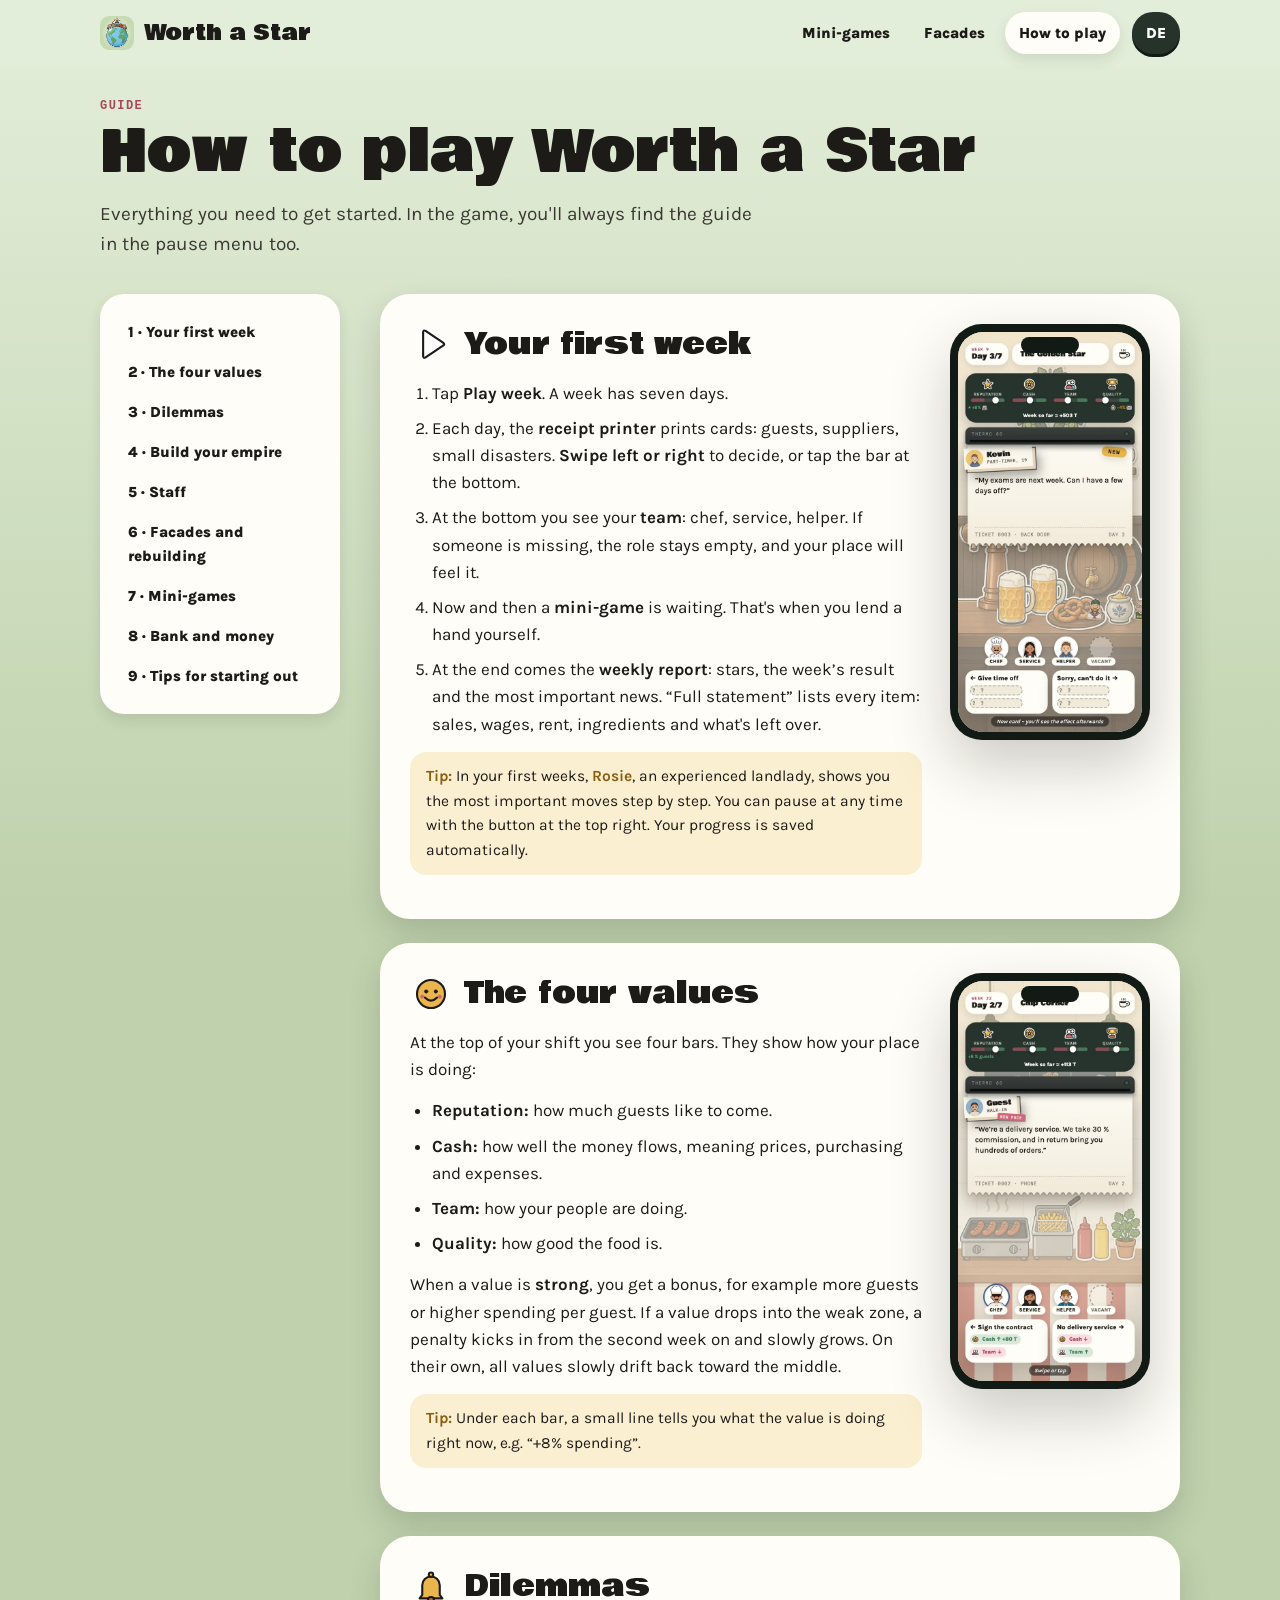
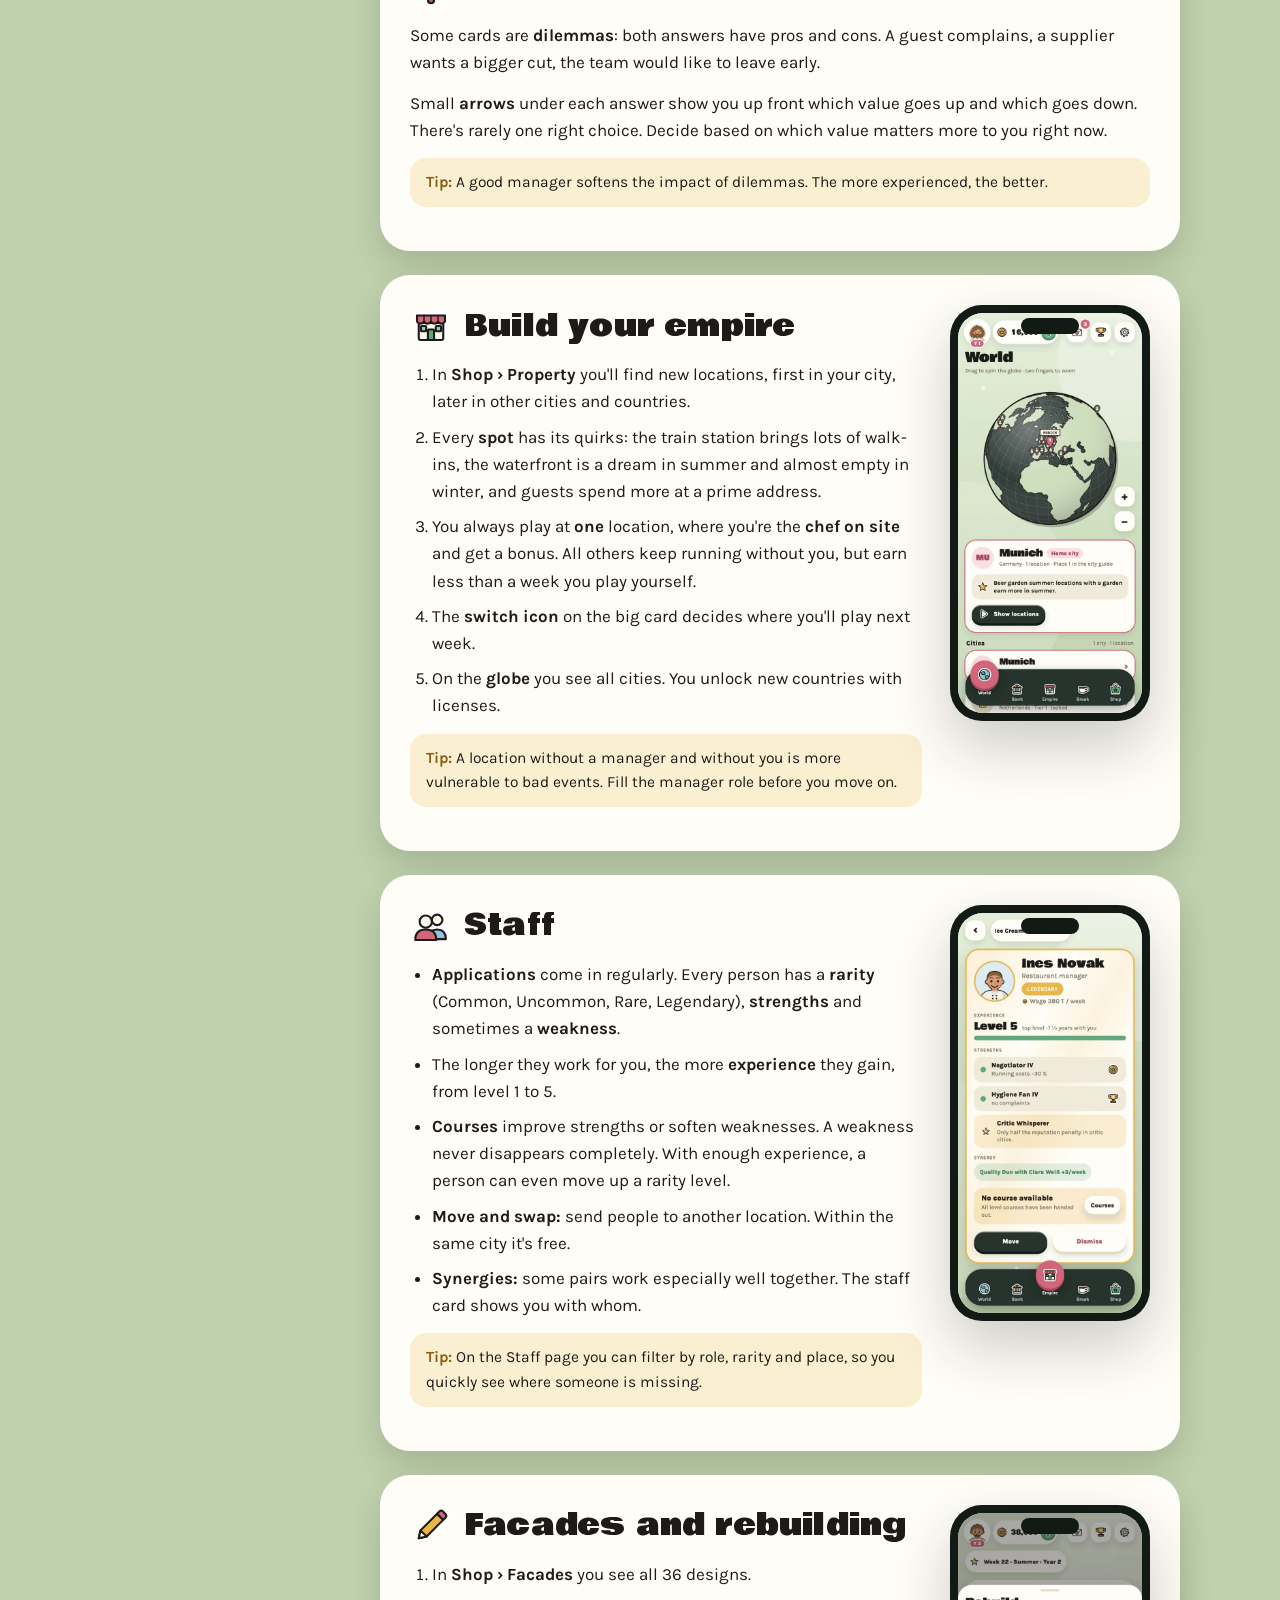
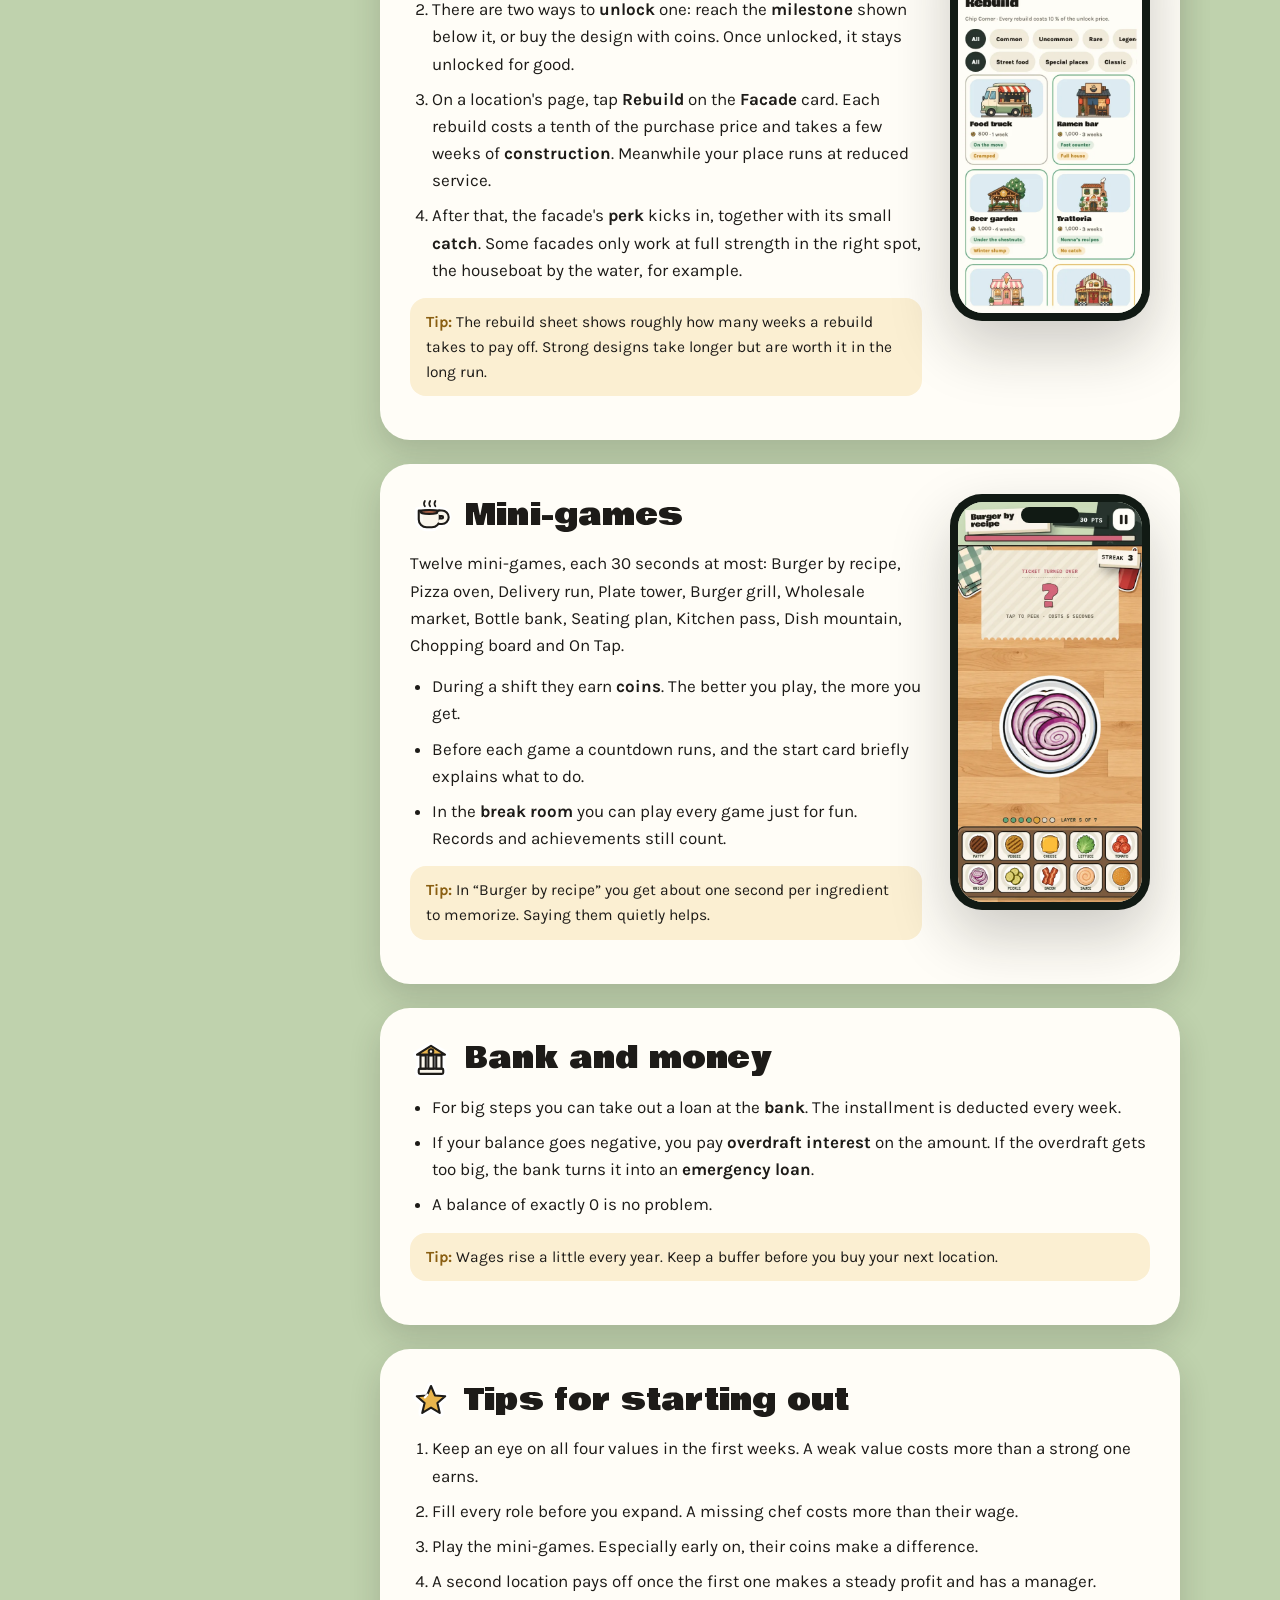
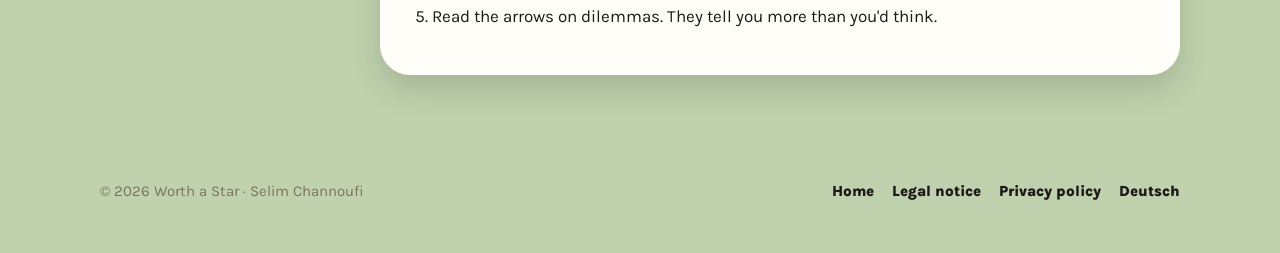
==== anleitung-en.html @ d6e713f4 "WEB-2: Seite auf den aktuellen Stand – 12 Minispiele mit Zapfhahn (Polaroid, „dauert nur 30 Sekunden" ====
<!doctype html>
<html lang="en">
<head>
<meta charset="utf-8">
<meta name="viewport" content="width=device-width, initial-scale=1">
<title>How to play · Worth a Star</title>
<meta name="description" content="How to play Worth a Star: your first week, the four values, dilemmas, empire, staff, facades, mini-games and the bank.">
<meta name="theme-color" content="#E4EEDA">
<link rel="icon" href="img/logo/favicon-32.png" sizes="32x32" type="image/png">
<link rel="icon" href="img/logo/favicon-64.png" sizes="64x64" type="image/png">
<link rel="apple-touch-icon" href="img/logo/apple-touch-icon.png">
<link rel="stylesheet" href="style.css?v=2">
</head>
<body>
<header class="kopf">
  <div class="wrap">
    <a class="marke" href="index-en.html"><img src="img/logo/app-icon-128.png" alt="">Worth a Star</a>
    <nav class="nav" aria-label="Main navigation">
      <a class="mehr" href="index-en.html#minispiele">Mini-games</a>
      <a class="mehr" href="index-en.html#fassaden">Facades</a>
      <a class="aktiv" href="anleitung-en.html">How to play</a>
      <a class="sprache" href="anleitung.html" lang="de" hreflang="de">DE</a>
    </nav>
  </div>
</header>

<main class="wrap" style="padding-top:34px;padding-bottom:40px">
  <span class="etikett">Guide</span>
  <h1 style="font-size:clamp(36px,6vw,58px)">How to play Worth a Star</h1>
  <p style="font-size:19px;max-width:660px;color:#3b3833;margin-bottom:34px">Everything you need to get started. In the game, you'll always find the guide in the pause menu too.</p>

  <div class="inhalt">
    <nav class="toc" aria-label="Contents">
      <a href="#erste-woche">1 · Your first week</a>
      <a href="#werte">2 · The four values</a>
      <a href="#zwickmuehlen">3 · Dilemmas</a>
      <a href="#imperium">4 · Build your empire</a>
      <a href="#personal">5 · Staff</a>
      <a href="#fassaden">6 · Facades and rebuilding</a>
      <a href="#minispiele">7 · Mini-games</a>
      <a href="#bank">8 · Bank and money</a>
      <a href="#tipps">9 · Tips for starting out</a>
    </nav>

    <div>
      <article class="kapitel" id="erste-woche">
        <div>
          <h2><img src="img/symbole/weiter.svg" alt="">Your first week</h2>
          <ol>
            <li>Tap <b>Play week</b>. A week has seven days.</li>
            <li>Each day, the <b>receipt printer</b> prints cards: guests, suppliers, small disasters. <b>Swipe left or right</b> to decide, or tap the bar at the bottom.</li>
            <li>At the bottom you see your <b>team</b>: chef, service, helper. If someone is missing, the role stays empty, and your place will feel it.</li>
            <li>Now and then a <b>mini-game</b> is waiting. That's when you lend a hand yourself.</li>
            <li>At the end comes the <b>weekly report</b>: stars, the week’s result and the most important news. “Full statement” lists every item: sales, wages, rent, ingredients and what's left over.</li>
          </ol>
          <p class="tipp"><b>Tip:</b> In your first weeks, <b>Rosie</b>, an experienced landlady, shows you the most important moves step by step. You can pause at any time with the button at the top right. Your progress is saved automatically.</p>
        </div>
        <div class="telefon"><div class="bild"><img src="img/screens/en/schicht.webp?v=3" alt="Shift with receipt printer" loading="lazy"></div></div>
      </article>

      <article class="kapitel" id="werte">
        <div>
          <h2><img src="img/symbole/stimmung.svg" alt="">The four values</h2>
          <p>At the top of your shift you see four bars. They show how your place is doing:</p>
          <ul>
            <li><b>Reputation:</b> how much guests like to come.</li>
            <li><b>Cash:</b> how well the money flows, meaning prices, purchasing and expenses.</li>
            <li><b>Team:</b> how your people are doing.</li>
            <li><b>Quality:</b> how good the food is.</li>
          </ul>
          <p>When a value is <b>strong</b>, you get a bonus, for example more guests or higher spending per guest. If a value drops into the weak zone, a penalty kicks in from the second week on and slowly grows. On their own, all values slowly drift back toward the middle.</p>
          <p class="tipp"><b>Tip:</b> Under each bar, a small line tells you what the value is doing right now, e.g. “+8% spending”.</p>
        </div>
        <div class="telefon"><div class="bild"><img src="img/screens/en/zwickmuehle.webp?v=3" alt="Values board during a shift" loading="lazy"></div></div>
      </article>

      <article class="kapitel ohnebild" id="zwickmuehlen">
        <div>
          <h2><img src="img/symbole/glocke.svg" alt="">Dilemmas</h2>
          <p>Some cards are <b>dilemmas</b>: both answers have pros and cons. A guest complains, a supplier wants a bigger cut, the team would like to leave early.</p>
          <p>Small <b>arrows</b> under each answer show you up front which value goes up and which goes down. There's rarely one right choice. Decide based on which value matters more to you right now.</p>
          <p class="tipp"><b>Tip:</b> A good manager softens the impact of dilemmas. The more experienced, the better.</p>
        </div>
      </article>

      <article class="kapitel" id="imperium">
        <div>
          <h2><img src="img/symbole/imperium.svg" alt="">Build your empire</h2>
          <ol>
            <li>In <b>Shop › Property</b> you'll find new locations, first in your city, later in other cities and countries.</li>
            <li>Every <b>spot</b> has its quirks: the train station brings lots of walk-ins, the waterfront is a dream in summer and almost empty in winter, and guests spend more at a prime address.</li>
            <li>You always play at <b>one</b> location, where you're the <b>chef on site</b> and get a bonus. All others keep running without you, but earn less than a week you play yourself.</li>
            <li>The <b>switch icon</b> on the big card decides where you'll play next week.</li>
            <li>On the <b>globe</b> you see all cities. You unlock new countries with licenses.</li>
          </ol>
          <p class="tipp"><b>Tip:</b> A location without a manager and without you is more vulnerable to bad events. Fill the manager role before you move on.</p>
        </div>
        <div class="telefon"><div class="bild"><img src="img/screens/en/welt.webp?v=3" alt="Globe" loading="lazy"></div></div>
      </article>

      <article class="kapitel" id="personal">
        <div>
          <h2><img src="img/symbole/team.svg" alt="">Staff</h2>
          <ul>
            <li><b>Applications</b> come in regularly. Every person has a <b>rarity</b> (Common, Uncommon, Rare, Legendary), <b>strengths</b> and sometimes a <b>weakness</b>.</li>
            <li>The longer they work for you, the more <b>experience</b> they gain, from level 1 to 5.</li>
            <li><b>Courses</b> improve strengths or soften weaknesses. A weakness never disappears completely. With enough experience, a person can even move up a rarity level.</li>
            <li><b>Move and swap:</b> send people to another location. Within the same city it's free.</li>
            <li><b>Synergies:</b> some pairs work especially well together. The staff card shows you with whom.</li>
          </ul>
          <p class="tipp"><b>Tip:</b> On the Staff page you can filter by role, rarity and place, so you quickly see where someone is missing.</p>
        </div>
        <div class="telefon"><div class="bild"><img src="img/screens/en/mitarbeiter.webp?v=3" alt="Staff card" loading="lazy"></div></div>
      </article>

      <article class="kapitel" id="fassaden">
        <div>
          <h2><img src="img/symbole/stift.svg" alt="">Facades and rebuilding</h2>
          <ol>
            <li>In <b>Shop › Facades</b> you see all 36 designs.</li>
            <li>There are two ways to <b>unlock</b> one: reach the <b>milestone</b> shown below it, or buy the design with coins. Once unlocked, it stays unlocked for good.</li>
            <li>On a location's page, tap <b>Rebuild</b> on the <b>Facade</b> card. Each rebuild costs a tenth of the purchase price and takes a few weeks of <b>construction</b>. Meanwhile your place runs at reduced service.</li>
            <li>After that, the facade's <b>perk</b> kicks in, together with its small <b>catch</b>. Some facades only work at full strength in the right spot, the houseboat by the water, for example.</li>
          </ol>
          <p class="tipp"><b>Tip:</b> The rebuild sheet shows roughly how many weeks a rebuild takes to pay off. Strong designs take longer but are worth it in the long run.</p>
        </div>
        <div class="telefon"><div class="bild"><img src="img/screens/en/umbau.webp?v=3" alt="Rebuild sheet" loading="lazy"></div></div>
      </article>

      <article class="kapitel" id="minispiele">
        <div>
          <h2><img src="img/symbole/pause.svg" alt="">Mini-games</h2>
          <p>Twelve mini-games, each 30 seconds at most: Burger by recipe, Pizza oven, Delivery run, Plate tower, Burger grill, Wholesale market, Bottle bank, Seating plan, Kitchen pass, Dish mountain, Chopping board and On Tap.</p>
          <ul>
            <li>During a shift they earn <b>coins</b>. The better you play, the more you get.</li>
            <li>Before each game a countdown runs, and the start card briefly explains what to do.</li>
            <li>In the <b>break room</b> you can play every game just for fun. Records and achievements still count.</li>
          </ul>
          <p class="tipp"><b>Tip:</b> In “Burger by recipe” you get about one second per ingredient to memorize. Saying them quietly helps.</p>
        </div>
        <div class="telefon"><div class="bild"><img src="img/screens/en/burger.webp?v=3" alt="Burger by recipe" loading="lazy"></div></div>
      </article>

      <article class="kapitel ohnebild" id="bank">
        <div>
          <h2><img src="img/symbole/bank.svg" alt="">Bank and money</h2>
          <ul>
            <li>For big steps you can take out a loan at the <b>bank</b>. The installment is deducted every week.</li>
            <li>If your balance goes negative, you pay <b>overdraft interest</b> on the amount. If the overdraft gets too big, the bank turns it into an <b>emergency loan</b>.</li>
            <li>A balance of exactly 0 is no problem.</li>
          </ul>
          <p class="tipp"><b>Tip:</b> Wages rise a little every year. Keep a buffer before you buy your next location.</p>
        </div>
      </article>

      <article class="kapitel ohnebild" id="tipps">
        <div>
          <h2><img src="img/symbole/stern.svg" alt="">Tips for starting out</h2>
          <ol>
            <li>Keep an eye on all four values in the first weeks. A weak value costs more than a strong one earns.</li>
            <li>Fill every role before you expand. A missing chef costs more than their wage.</li>
            <li>Play the mini-games. Especially early on, their coins make a difference.</li>
            <li>A second location pays off once the first one makes a steady profit and has a manager.</li>
            <li>Read the arrows on dilemmas. They tell you more than you'd think.</li>
          </ol>
        </div>
      </article>
    </div>
  </div>
</main>

<footer class="fuss">
  <div class="wrap">
    <span>© 2026 Worth a Star · Selim Channoufi</span>
    <nav aria-label="Legal">
      <a href="index-en.html">Home</a>
      <a href="impressum-en.html">Legal notice</a>
      <a href="datenschutz-en.html">Privacy policy</a>
      <a href="anleitung.html" lang="de">Deutsch</a>
    </nav>
  </div>
</footer>
</body>
</html>
---- style.css ----
/* Worth a Star – Webseite. Farben, Schriften und Formen wie die Menüs im Spiel (CI Variante B).
   Schriften liegen lokal in fonts/ (SIL Open Font License). Es wird nichts von fremden Servern geladen. */
@font-face{font-family:'Bowlby One';font-weight:400;font-display:swap;src:url('fonts/bowlby-one-latin-400-normal.woff2') format('woff2')}
@font-face{font-family:'Karla';font-weight:400;font-display:swap;src:url('fonts/karla-latin-400-normal.woff2') format('woff2')}
@font-face{font-family:'Karla';font-weight:700;font-display:swap;src:url('fonts/karla-latin-700-normal.woff2') format('woff2')}
@font-face{font-family:'Karla';font-weight:800;font-display:swap;src:url('fonts/karla-latin-800-normal.woff2') format('woff2')}

:root{
  --bg-oben:#E4EEDA; --bg-unten:#BFD2AD;
  --karte:#FFFDF7; --kachel:#F1EAD9; --feld:#E2DAC6; --himmel:#DCEBF2;
  --rose:#D2667A; --rose-kante:#A9485C; --rose-hell:#F9DDE2;
  --senf:#E9B54C; --senf-kante:#C48A2A; --senf-hell:#FBEFD2;
  --gruen:#5FA77A; --gruen-kante:#3F8159; --gruen-hell:#DCEFE1;
  --blau:#3E5C8A;
  --dunkel:#26332B; --dunkel-kante:#111A14;
  --tinte:#1D1B18; --leise:#7A7364;
  --sh-karte:0 14px 32px rgba(29,27,24,.16);
  --sh-kachel:0 6px 14px rgba(29,27,24,.11);
  --sh-gross:0 26px 60px rgba(29,27,24,.22);
  --breit:1120px;
}
*{box-sizing:border-box}
html{background:var(--bg-unten);overflow-x:hidden;scroll-behavior:smooth;scroll-padding-top:84px}
@media (prefers-reduced-motion:reduce){html{scroll-behavior:auto}*{animation:none!important;transition:none!important}}
body{margin:0;background:linear-gradient(180deg,var(--bg-oben),var(--bg-unten)) fixed;color:var(--tinte);
  font:400 17px/1.6 Karla,system-ui,-apple-system,sans-serif;-webkit-text-size-adjust:100%;overflow-x:hidden}
img{max-width:100%;display:block}
a{color:var(--rose-kante);font-weight:700}
h1,h2,h3,.bowlby{font-family:'Bowlby One','Arial Black',sans-serif;font-weight:400;letter-spacing:.2px}
h1{font-size:clamp(40px,7vw,76px);line-height:.98;margin:0 0 18px}
h2{font-size:clamp(30px,4.4vw,46px);line-height:1.05;margin:0 0 14px}
h3{font-size:22px;line-height:1.15;margin:0 0 8px}
p{margin:0 0 14px}
.leise{color:var(--leise)}
.etikett{font:600 12px/1 'IBM Plex Mono',ui-monospace,Menlo,monospace;letter-spacing:.12em;text-transform:uppercase;color:var(--rose-kante);margin:0 0 12px;display:block}
.wrap{max-width:var(--breit);margin:0 auto;padding:0 20px}

/* Kopfleiste */
.kopf{position:sticky;top:0;z-index:20;padding:12px 0;background:rgba(228,238,218,.86);backdrop-filter:blur(10px);-webkit-backdrop-filter:blur(10px)}
.kopf .wrap{display:flex;align-items:center;justify-content:space-between;gap:16px}
.marke{display:flex;align-items:center;gap:10px;font:400 21px/1 'Bowlby One','Arial Black',sans-serif;color:var(--tinte);text-decoration:none;white-space:nowrap}
.marke img{width:34px;height:34px;border-radius:9px}
.nav{display:flex;gap:6px;align-items:center}
.nav a{color:var(--tinte);text-decoration:none;font-weight:800;font-size:15px;padding:9px 14px;border-radius:22px}
.nav a:hover{background:var(--karte)}
.nav a.sprache{background:var(--dunkel);color:#fff;margin-left:6px;padding:9px 14px;box-shadow:0 3px 0 var(--dunkel-kante)}
.nav a.sprache:hover{background:var(--dunkel)}
.nav a.aktiv{background:var(--karte);box-shadow:var(--sh-kachel)}
@media (max-width:760px){.nav a.mehr{display:none}}

/* Knöpfe mit 3D-Kante wie im Spiel */
.knopf{display:inline-flex;align-items:center;gap:10px;font:400 18px/1 'Bowlby One','Arial Black',sans-serif;text-decoration:none;
  padding:16px 26px;border-radius:22px;color:#fff;background:var(--rose);box-shadow:0 5px 0 var(--rose-kante),var(--sh-kachel);
  transition:transform .12s ease,box-shadow .12s ease;border:0;cursor:pointer}
.knopf:hover{transform:translateY(-2px);box-shadow:0 7px 0 var(--rose-kante),var(--sh-karte)}
.knopf:active{transform:translateY(4px);box-shadow:0 1px 0 var(--rose-kante)}
.knopf img{width:26px;height:26px}
.knopf.dunkel{background:var(--dunkel);box-shadow:0 5px 0 var(--dunkel-kante),var(--sh-kachel)}
.knopf.dunkel:hover{box-shadow:0 7px 0 var(--dunkel-kante),var(--sh-karte)}
.knopf.hell{background:var(--karte);color:var(--tinte);box-shadow:0 5px 0 var(--feld),var(--sh-kachel)}
.knopf.klein{font-size:15px;padding:12px 18px;border-radius:18px}

/* Hintergrund-Deko wie im Spiel: helle Kreise und kleine Sterne */
.deko{position:relative;isolation:isolate;overflow-x:clip}
.deko::before,.deko::after{content:"";position:absolute;border-radius:50%;background:#fff;z-index:-1;pointer-events:none}
.deko::before{width:620px;height:620px;opacity:.22;top:-140px;right:-160px}
.deko::after{width:380px;height:380px;opacity:.16;bottom:-120px;left:-140px}
.stern{position:absolute;width:18px;opacity:.85;z-index:-1;pointer-events:none}

/* Hero */
.hero{padding:42px 0 70px;overflow:hidden}
.hero .wrap{display:grid;grid-template-columns:1.05fr .95fr;gap:40px;align-items:center}
.hero p.unter{font-size:20px;max-width:520px;color:#3b3833}
.hero .aktionen{display:flex;flex-wrap:wrap;gap:16px;margin-top:26px}
.hero .hinweis{margin-top:16px;font-size:14px;color:var(--leise)}
.buehne{position:relative;min-height:600px}
.buehne .telefon{position:relative;margin:0 auto;z-index:2}
.schwebe{position:absolute;z-index:3;filter:drop-shadow(0 10px 14px rgba(29,27,24,.18));animation:schweben 6s ease-in-out infinite}
.schwebe.a{width:150px;left:-40px;top:30px;animation-delay:-1s}
.schwebe.b{width:130px;right:-30px;top:150px;animation-delay:-3s}
.schwebe.c{width:150px;left:-50px;bottom:10px;animation-delay:-2s}
.schwebe.d{width:130px;right:-40px;bottom:120px;animation-delay:-4s}
@keyframes schweben{0%,100%{transform:translateY(0) rotate(-2deg)}50%{transform:translateY(-12px) rotate(2deg)}}
@media (max-width:880px){
  .hero .wrap{grid-template-columns:1fr}
  .schwebe.a,.schwebe.b,.schwebe.c,.schwebe.d{display:none}
  .schwebe.a,.schwebe.d{display:block}
  .buehne{min-height:520px}
  .schwebe.a,.schwebe.c{left:0}.schwebe.b,.schwebe.d{right:0}
  .schwebe{width:110px!important}
}

/* Telefon-Rahmen */
.telefon{width:290px;background:#111A14;border-radius:46px;padding:11px;box-shadow:var(--sh-gross);position:relative}
.telefon::after{content:"";position:absolute;top:19px;left:50%;transform:translateX(-50%);width:86px;height:24px;background:#111A14;border-radius:14px;z-index:2}
.telefon .bild{width:100%;aspect-ratio:804/1748;border-radius:36px;overflow:hidden;position:relative;background:var(--bg-oben)}
.telefon .bild img{position:absolute;inset:0;width:100%;height:100%;object-fit:cover;object-position:top;transition:opacity .7s ease}
.telefon .bild img.weg{opacity:0}
.telefon.klein{width:230px;border-radius:38px;padding:9px}
.telefon.klein .bild{border-radius:30px}
.telefon.klein::after{top:15px;width:68px;height:19px}

/* Abschnitte */
section{padding:84px 0;position:relative}
.kopfzeile{max-width:680px;margin-bottom:38px}
.kopfzeile p{font-size:19px;color:#3b3833}
.karte{background:var(--karte);border-radius:30px;box-shadow:var(--sh-karte);padding:28px}
.kachel{background:var(--kachel);border-radius:18px;padding:18px}
.zwei{display:grid;grid-template-columns:1fr 1fr;gap:48px;align-items:center}
.zwei.umgekehrt>:first-child{order:2}
@media (max-width:880px){.zwei{grid-template-columns:1fr;gap:32px}.zwei.umgekehrt>:first-child{order:0}}
.telefone{display:flex;gap:22px;justify-content:center;align-items:flex-start}
.telefone .telefon:nth-child(2){margin-top:46px}
@media (max-width:560px){.telefone .telefon.klein{width:46%}.telefone .telefon.klein .bild{border-radius:22px}.telefone .telefon.klein{border-radius:28px;padding:7px}.telefone .telefon.klein::after{display:none}}

/* Woche in drei Schritten */
.schritte{display:grid;grid-template-columns:repeat(3,1fr);gap:22px;counter-reset:s}
.schritt{background:var(--karte);border-radius:30px;box-shadow:var(--sh-karte);padding:22px;display:flex;flex-direction:column;gap:14px}
.schritt .nr{counter-increment:s;display:flex;align-items:center;gap:12px}
.schritt .nr::before{content:counter(s);display:grid;place-items:center;width:40px;height:40px;border-radius:50%;background:var(--rose);color:#fff;font:400 20px/1 'Bowlby One',sans-serif;box-shadow:0 3px 0 var(--rose-kante)}
.telefon.mini{width:200px;border-radius:32px;padding:8px;margin:4px auto 0;box-shadow:var(--sh-karte)}
.telefon.mini .bild{border-radius:25px}
.telefon.mini::after{top:13px;width:58px;height:16px}
@media (max-width:880px){.schritte{grid-template-columns:1fr}}

/* Werte */
.werte{display:grid;grid-template-columns:repeat(4,1fr);gap:14px;margin-top:22px}
.wert{background:var(--kachel);border-radius:18px;padding:16px;text-align:center}
.wert img{width:40px;height:40px;margin:0 auto 8px}
.wert b{display:block;font:400 17px/1.1 'Bowlby One',sans-serif}
.wert span{font-size:14px;color:var(--leise)}
@media (max-width:560px){.werte{grid-template-columns:repeat(2,1fr)}}

/* Minispiele */
.minis{display:grid;grid-template-columns:1fr 330px;gap:40px;align-items:start}
.polaroids{display:grid;grid-template-columns:repeat(auto-fill,minmax(150px,1fr));gap:18px}
.polaroid{background:#fff;padding:10px 10px 12px;border-radius:6px;box-shadow:var(--sh-kachel);cursor:pointer;border:0;text-align:left;font:inherit;color:inherit;
  transform:rotate(var(--r,0deg));transition:transform .18s ease,box-shadow .18s ease}
.polaroid:nth-child(3n+1){--r:-2deg}.polaroid:nth-child(3n+2){--r:1.5deg}.polaroid:nth-child(4n){--r:-1deg}
.polaroid:hover,.polaroid:focus-visible{transform:rotate(0) translateY(-4px) scale(1.03);box-shadow:var(--sh-karte);outline:none}
.polaroid[aria-pressed="true"]{box-shadow:0 0 0 4px var(--rose),var(--sh-karte);transform:rotate(0) scale(1.03)}
.polaroid img{aspect-ratio:1;object-fit:cover;border-radius:2px}
.polaroid b{display:block;font:400 15px/1.15 'Bowlby One',sans-serif;margin-top:9px}
.polaroid span{display:block;font-size:13px;line-height:1.35;color:var(--leise);margin-top:3px}
.minis .vorschau{position:sticky;top:100px;display:flex;flex-direction:column;align-items:center;gap:16px}
.minis .vorschau .titel{font:400 22px/1.1 'Bowlby One',sans-serif;text-align:center}
@media (max-width:880px){.minis{grid-template-columns:1fr}.minis .vorschau{position:static;order:-1}}

/* Fassaden */
.filter{display:flex;flex-wrap:wrap;gap:8px;margin-bottom:22px}
.filter button{font:800 15px/1 Karla,sans-serif;border:0;border-radius:20px;padding:10px 16px;background:var(--karte);color:var(--tinte);cursor:pointer;box-shadow:var(--sh-kachel)}
.filter button[aria-pressed="true"]{background:var(--dunkel);color:#fff}
.fassaden{display:grid;grid-template-columns:repeat(auto-fill,minmax(160px,1fr));gap:16px}
.fassade{background:var(--karte);border-radius:24px;box-shadow:var(--sh-kachel);padding:12px;border:2px solid transparent}
.fassade .bildflaeche{background:var(--himmel);border-radius:18px;aspect-ratio:4/3;display:flex;align-items:flex-end;justify-content:center;padding:8px 8px 4px}
.fassade .bildflaeche img{max-height:100%;width:auto;object-fit:contain}
.fassade b{display:block;font:400 15px/1.15 'Bowlby One',sans-serif;margin:10px 4px 6px}
.selt{display:inline-block;font:600 10px/1 'IBM Plex Mono',ui-monospace,monospace;letter-spacing:.1em;text-transform:uppercase;border-radius:10px;padding:5px 8px;margin:0 4px 4px;color:#fff;background:#A79F8C}
.fassade[data-s="selten"]{border-color:var(--gruen)} .fassade[data-s="selten"] .selt{background:var(--gruen-kante)}
.fassade[data-s="rar"]{border-color:var(--blau)} .fassade[data-s="rar"] .selt{background:var(--blau)}
.fassade[data-s="legendaer"]{border-color:var(--senf)} .fassade[data-s="legendaer"] .selt{background:var(--senf-kante)}
.fassade[hidden]{display:none}

/* Personal */
.chips{display:flex;flex-wrap:wrap;gap:8px;margin:18px 0}
.chip{font:600 12px/1 'IBM Plex Mono',ui-monospace,monospace;letter-spacing:.1em;text-transform:uppercase;border-radius:12px;padding:8px 12px;color:#fff}

/* Anleitungs-Karten */
.anleitungen{display:grid;grid-template-columns:repeat(3,1fr);gap:18px}
@media (max-width:880px){.anleitungen{grid-template-columns:1fr 1fr}}
@media (max-width:560px){.anleitungen{grid-template-columns:1fr}}
.anleitungen a{display:flex;gap:14px;align-items:flex-start;background:var(--karte);border-radius:24px;padding:20px;box-shadow:var(--sh-kachel);color:var(--tinte);text-decoration:none;transition:transform .15s ease,box-shadow .15s ease}
.anleitungen a:hover{transform:translateY(-3px);box-shadow:var(--sh-karte)}
.anleitungen img{width:46px;height:46px;flex:none}
.anleitungen b{display:block;font:400 18px/1.15 'Bowlby One',sans-serif;margin-bottom:4px}
.anleitungen span{font-size:15px;color:var(--leise);line-height:1.45}

/* Abschluss-Band */
.band{background:var(--dunkel);color:#fff;border-radius:36px;padding:48px 36px;text-align:center;box-shadow:var(--sh-gross);position:relative;overflow:hidden}
.band h2{color:#fff}
.band p{color:#D6DED0;max-width:560px;margin:0 auto 24px}
.band .fassreihe{display:flex;justify-content:center;gap:10px;margin-bottom:22px;flex-wrap:wrap}
.band .fassreihe img{height:70px;width:auto}

/* Anleitung (Unterseite) */
.inhalt{display:grid;grid-template-columns:240px 1fr;gap:40px;align-items:start}
.toc{position:sticky;top:96px;background:var(--karte);border-radius:24px;padding:18px;box-shadow:var(--sh-kachel)}
.toc a{display:block;color:var(--tinte);text-decoration:none;font-weight:800;font-size:15px;padding:8px 10px;border-radius:12px}
.toc a:hover{background:var(--kachel)}
.kapitel{background:var(--karte);border-radius:30px;box-shadow:var(--sh-karte);padding:30px;margin-bottom:24px;display:grid;grid-template-columns:1fr 200px;gap:28px;align-items:start}
.kapitel.ohnebild{grid-template-columns:1fr}
.kapitel h2{font-size:30px;display:flex;align-items:center;gap:12px}
.kapitel h2 img{width:42px;height:42px}
.kapitel ol,.kapitel ul{padding-left:22px;margin:0 0 14px}
.kapitel li{margin-bottom:8px}
.tipp{background:var(--senf-hell);border-radius:16px;padding:12px 16px;font-size:15.5px;margin-top:6px}
.tipp b{color:#8A5F12}
.kapitel .telefon{width:200px;border-radius:32px;padding:8px}
.kapitel .telefon .bild{border-radius:25px}
.kapitel .telefon::after{top:13px;width:58px;height:16px}
@media (max-width:880px){.inhalt{grid-template-columns:1fr}.toc{position:static}.kapitel{grid-template-columns:1fr}.kapitel .telefon{margin:0 auto}}

/* Rechtstexte */
.recht{max-width:760px;margin:0 auto;padding:30px 20px 60px}
.recht .karte{margin-bottom:18px;padding:24px 26px 12px}
.recht h1{font-size:clamp(34px,6vw,48px)}
.recht h2{font:800 20px/1.3 Karla,system-ui,sans-serif;margin:0 0 8px;letter-spacing:0}
.recht ul{padding-left:20px;margin:0 0 14px}
.recht li{margin-bottom:6px}
.recht address{font-style:normal;margin-bottom:14px}

/* Fuß */
footer.fuss{padding:40px 0 50px;color:var(--leise);font-size:15px}
footer.fuss .wrap{display:flex;flex-wrap:wrap;gap:14px 26px;justify-content:space-between;align-items:center}
footer.fuss nav{display:flex;flex-wrap:wrap;gap:6px 18px}
footer.fuss a{color:var(--tinte);text-decoration:none;font-weight:800}
footer.fuss a:hover{text-decoration:underline}
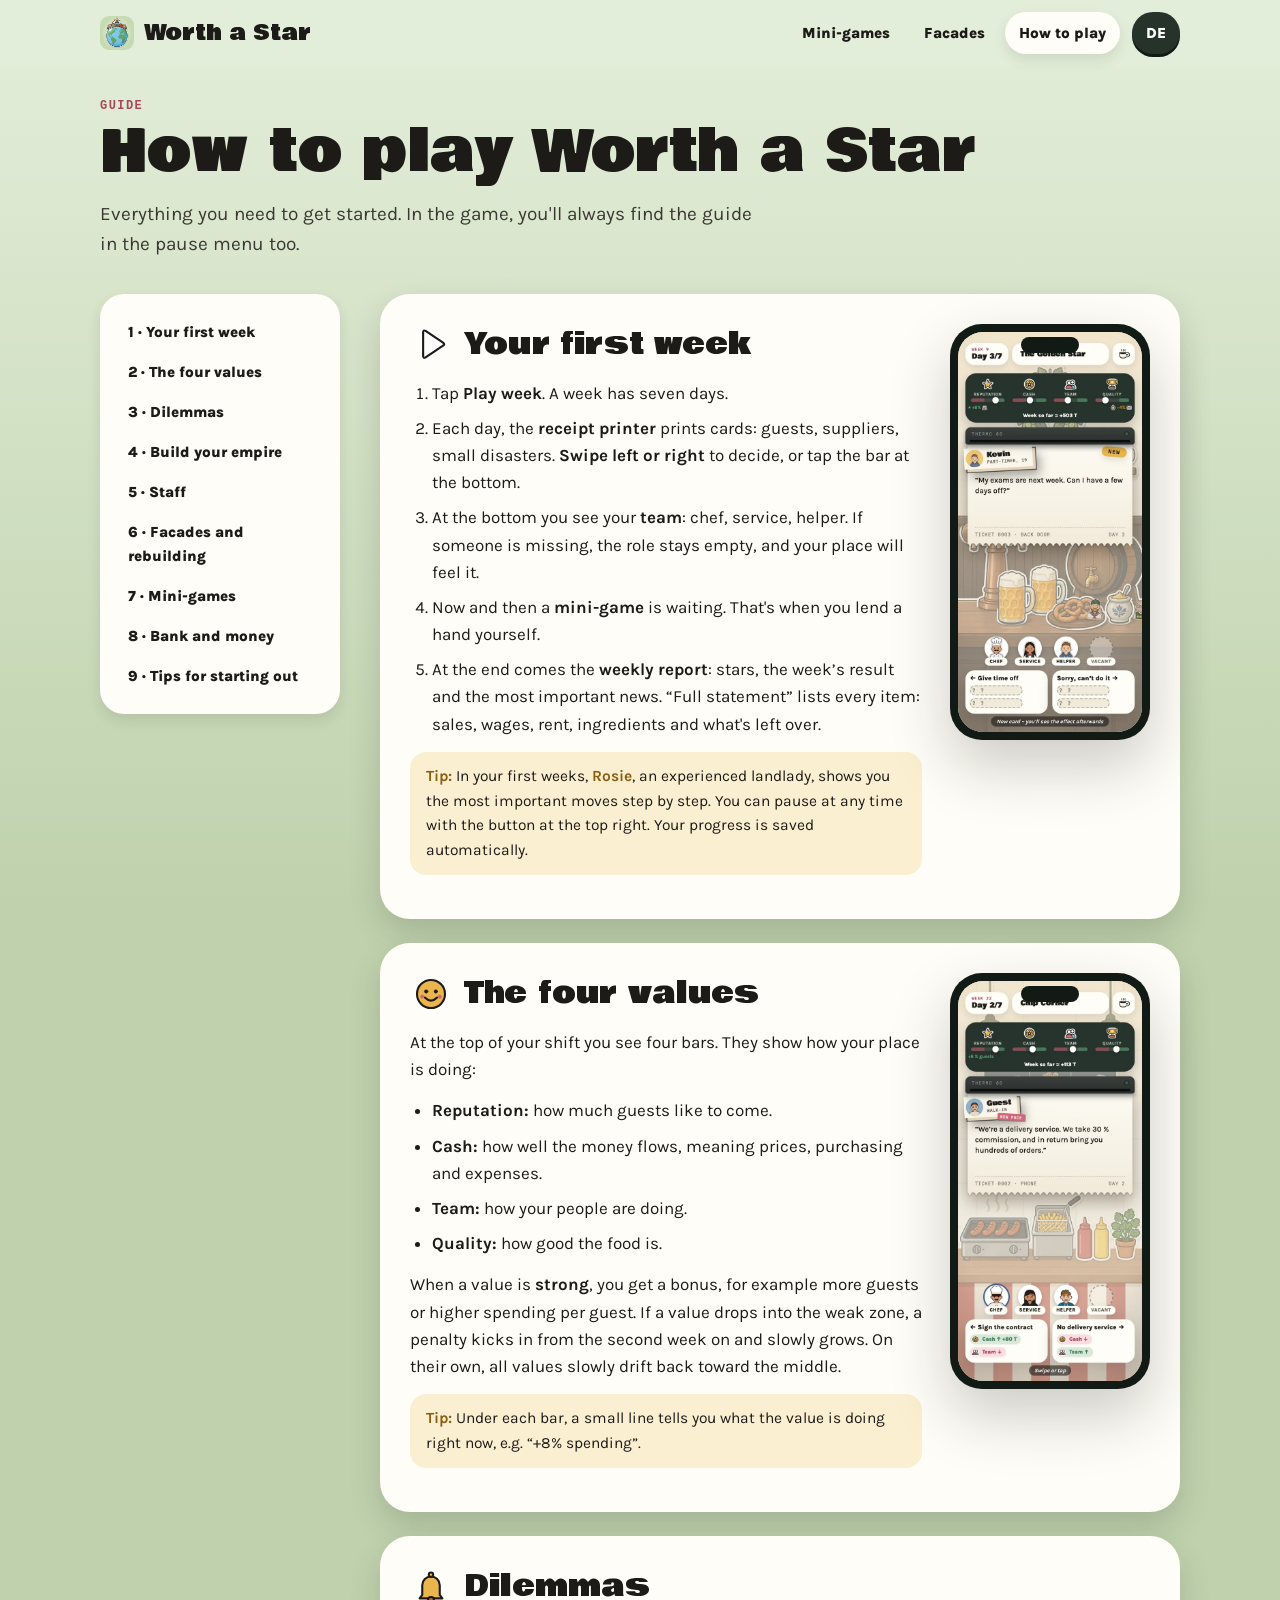
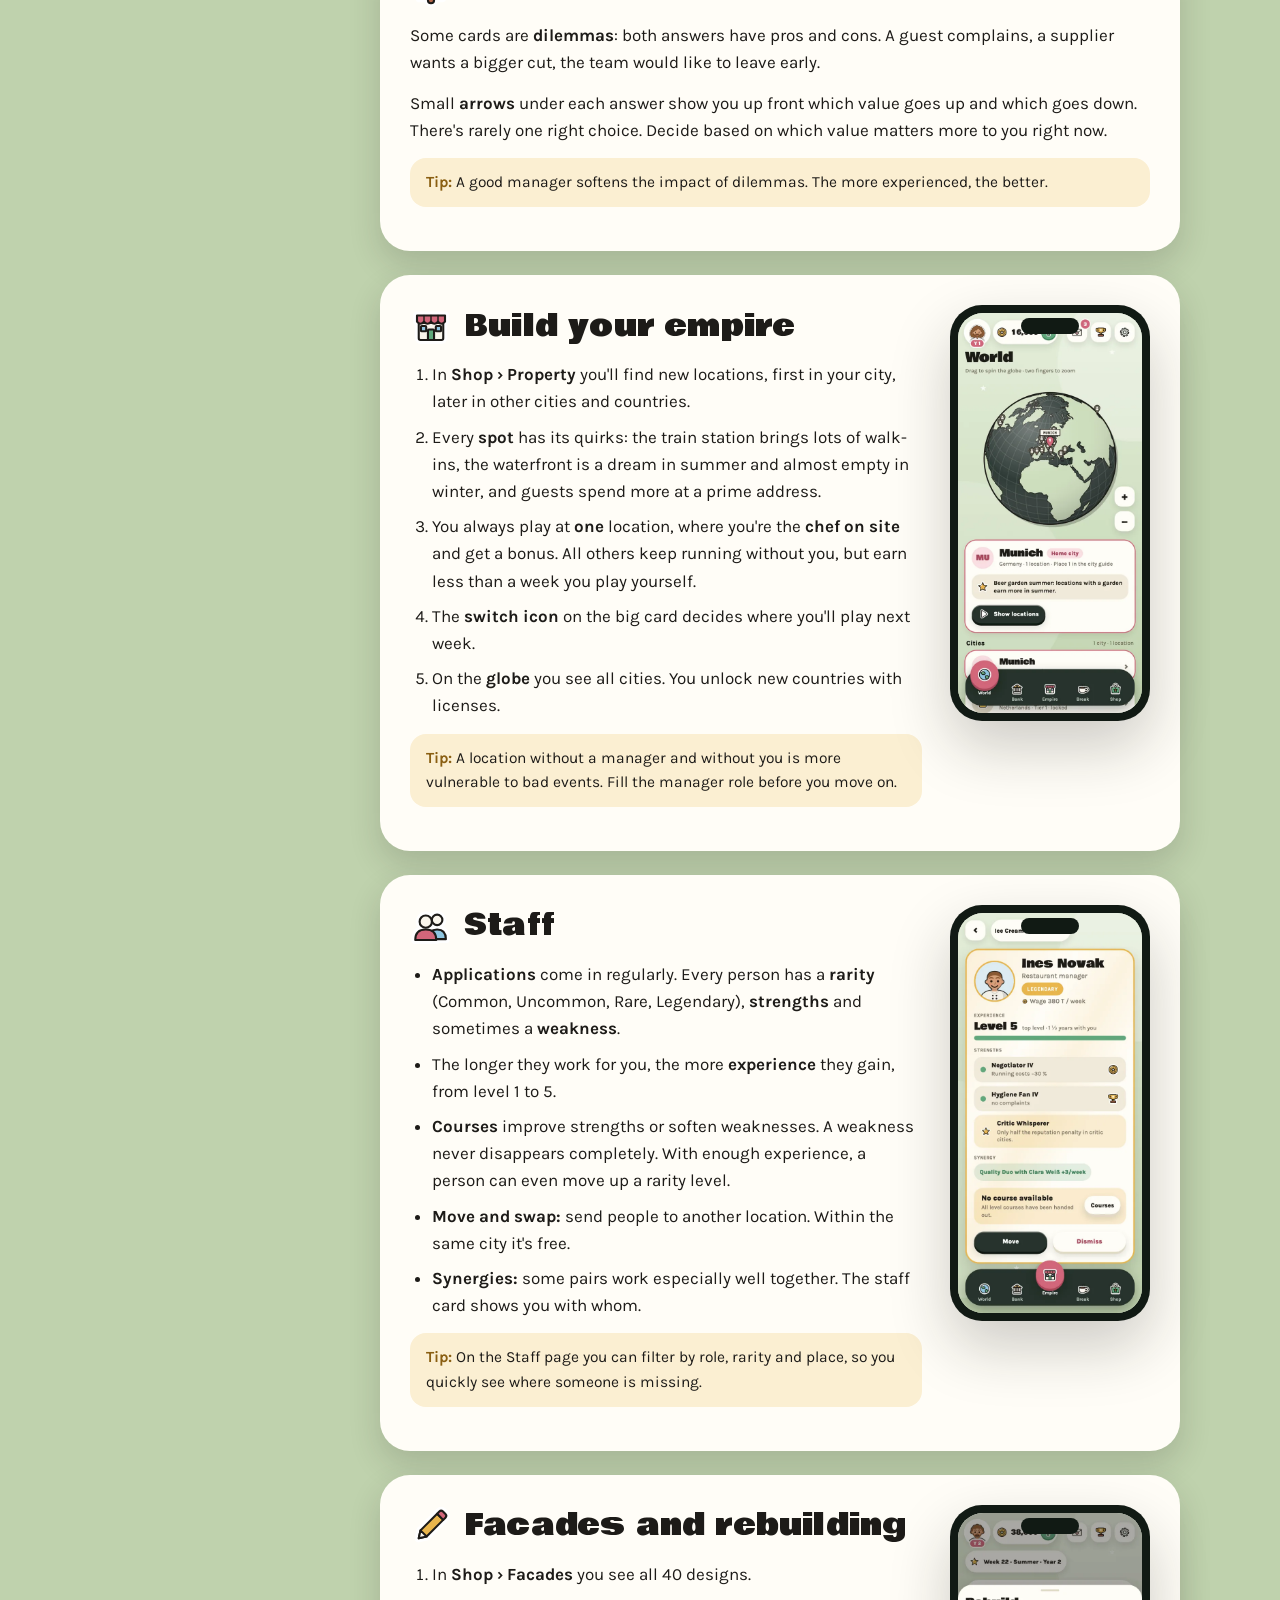
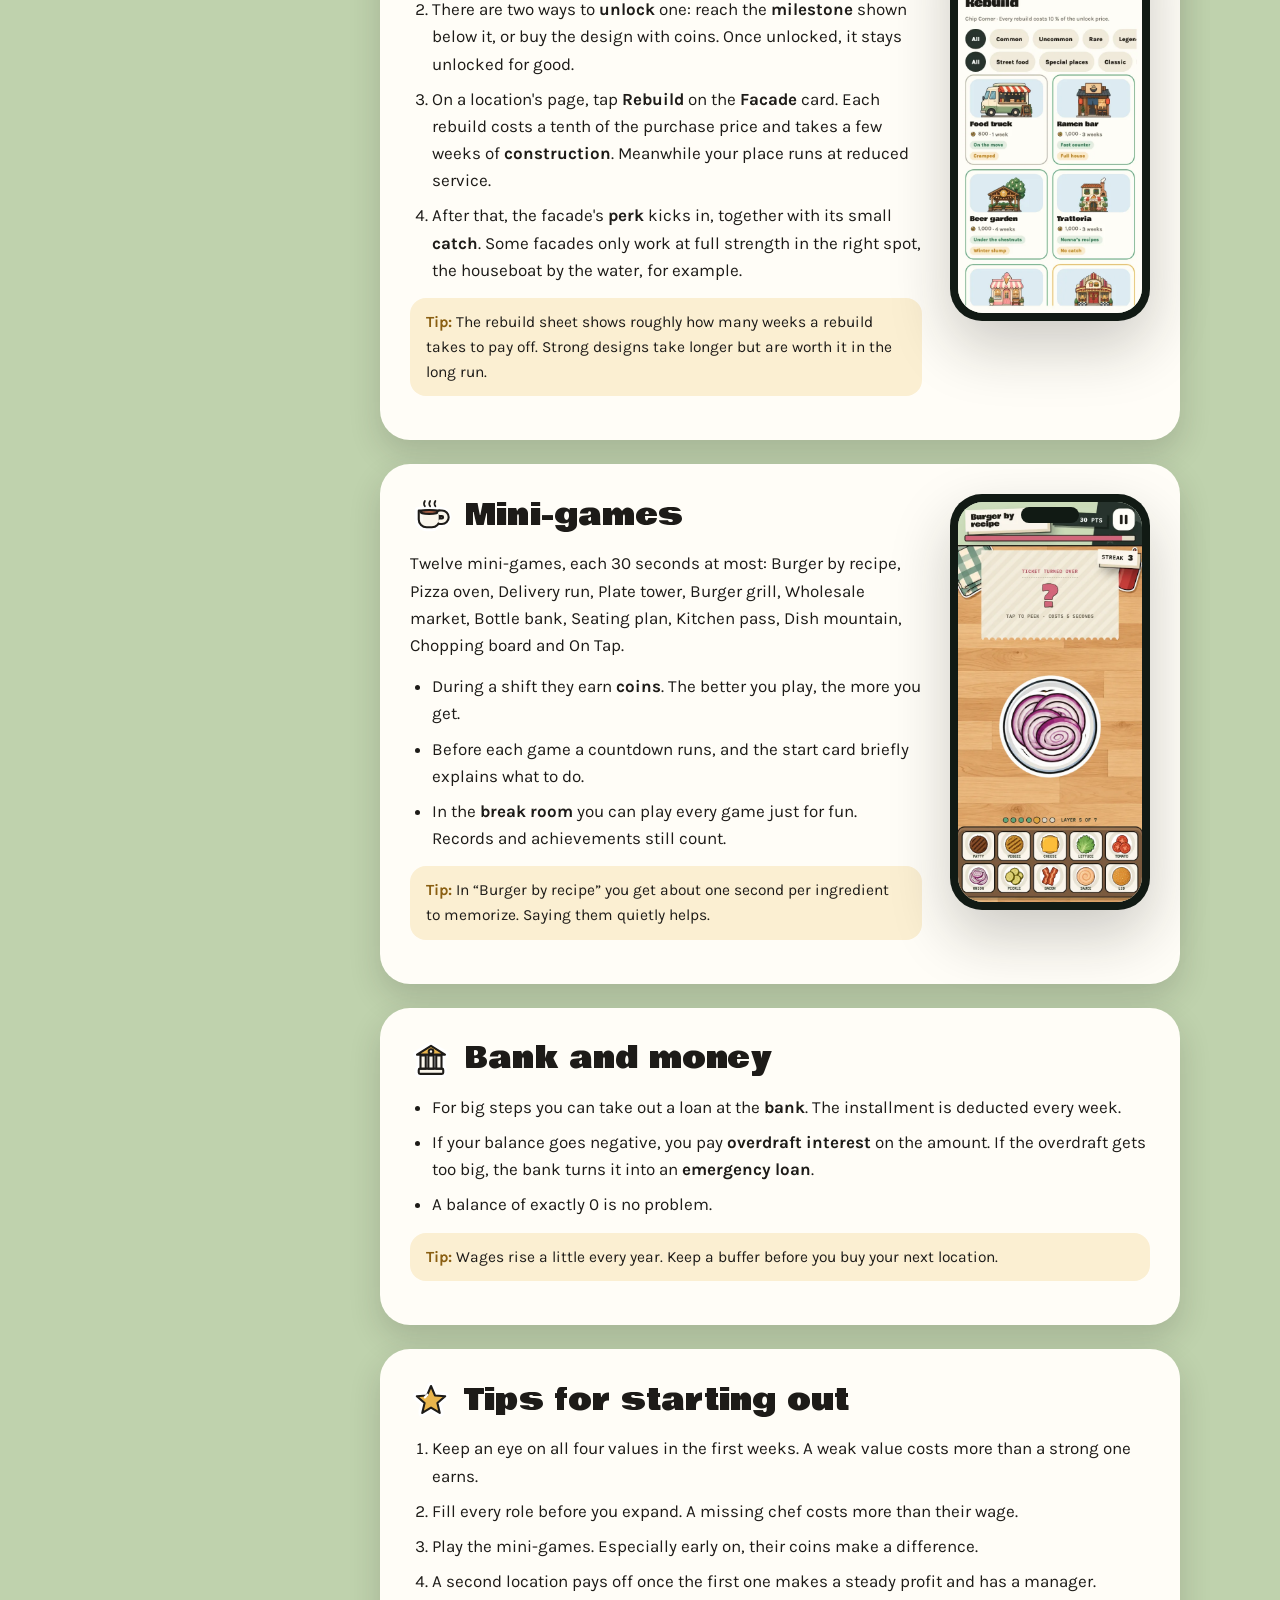
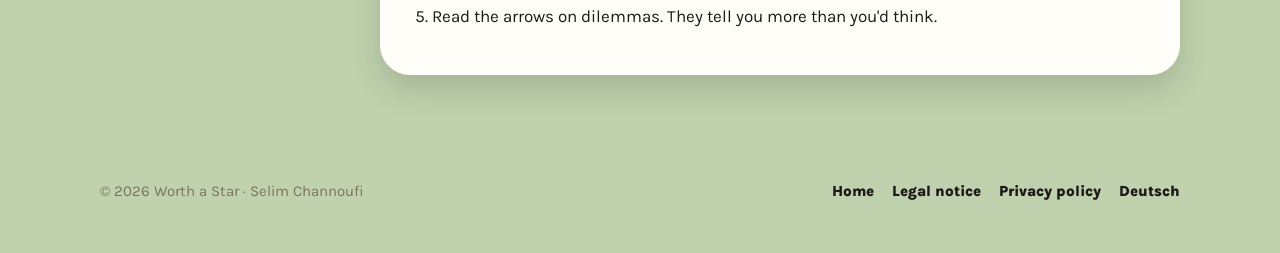
==== commit 21cb8421: "FEB A7: 40 Fassaden – Zirkuswagen-Waffeln, Hofcafé, Riad-Teestube und Feuerwache-Pizzeria in der Fas" ====
--- a/anleitung-en.html
+++ b/anleitung-en.html
@@ -117,7 +117,7 @@
         <div>
           <h2><img src="img/symbole/stift.svg" alt="">Facades and rebuilding</h2>
           <ol>
-            <li>In <b>Shop › Facades</b> you see all 36 designs.</li>
+            <li>In <b>Shop › Facades</b> you see all 40 designs.</li>
             <li>There are two ways to <b>unlock</b> one: reach the <b>milestone</b> shown below it, or buy the design with coins. Once unlocked, it stays unlocked for good.</li>
             <li>On a location's page, tap <b>Rebuild</b> on the <b>Facade</b> card. Each rebuild costs a tenth of the purchase price and takes a few weeks of <b>construction</b>. Meanwhile your place runs at reduced service.</li>
             <li>After that, the facade's <b>perk</b> kicks in, together with its small <b>catch</b>. Some facades only work at full strength in the right spot, the houseboat by the water, for example.</li>
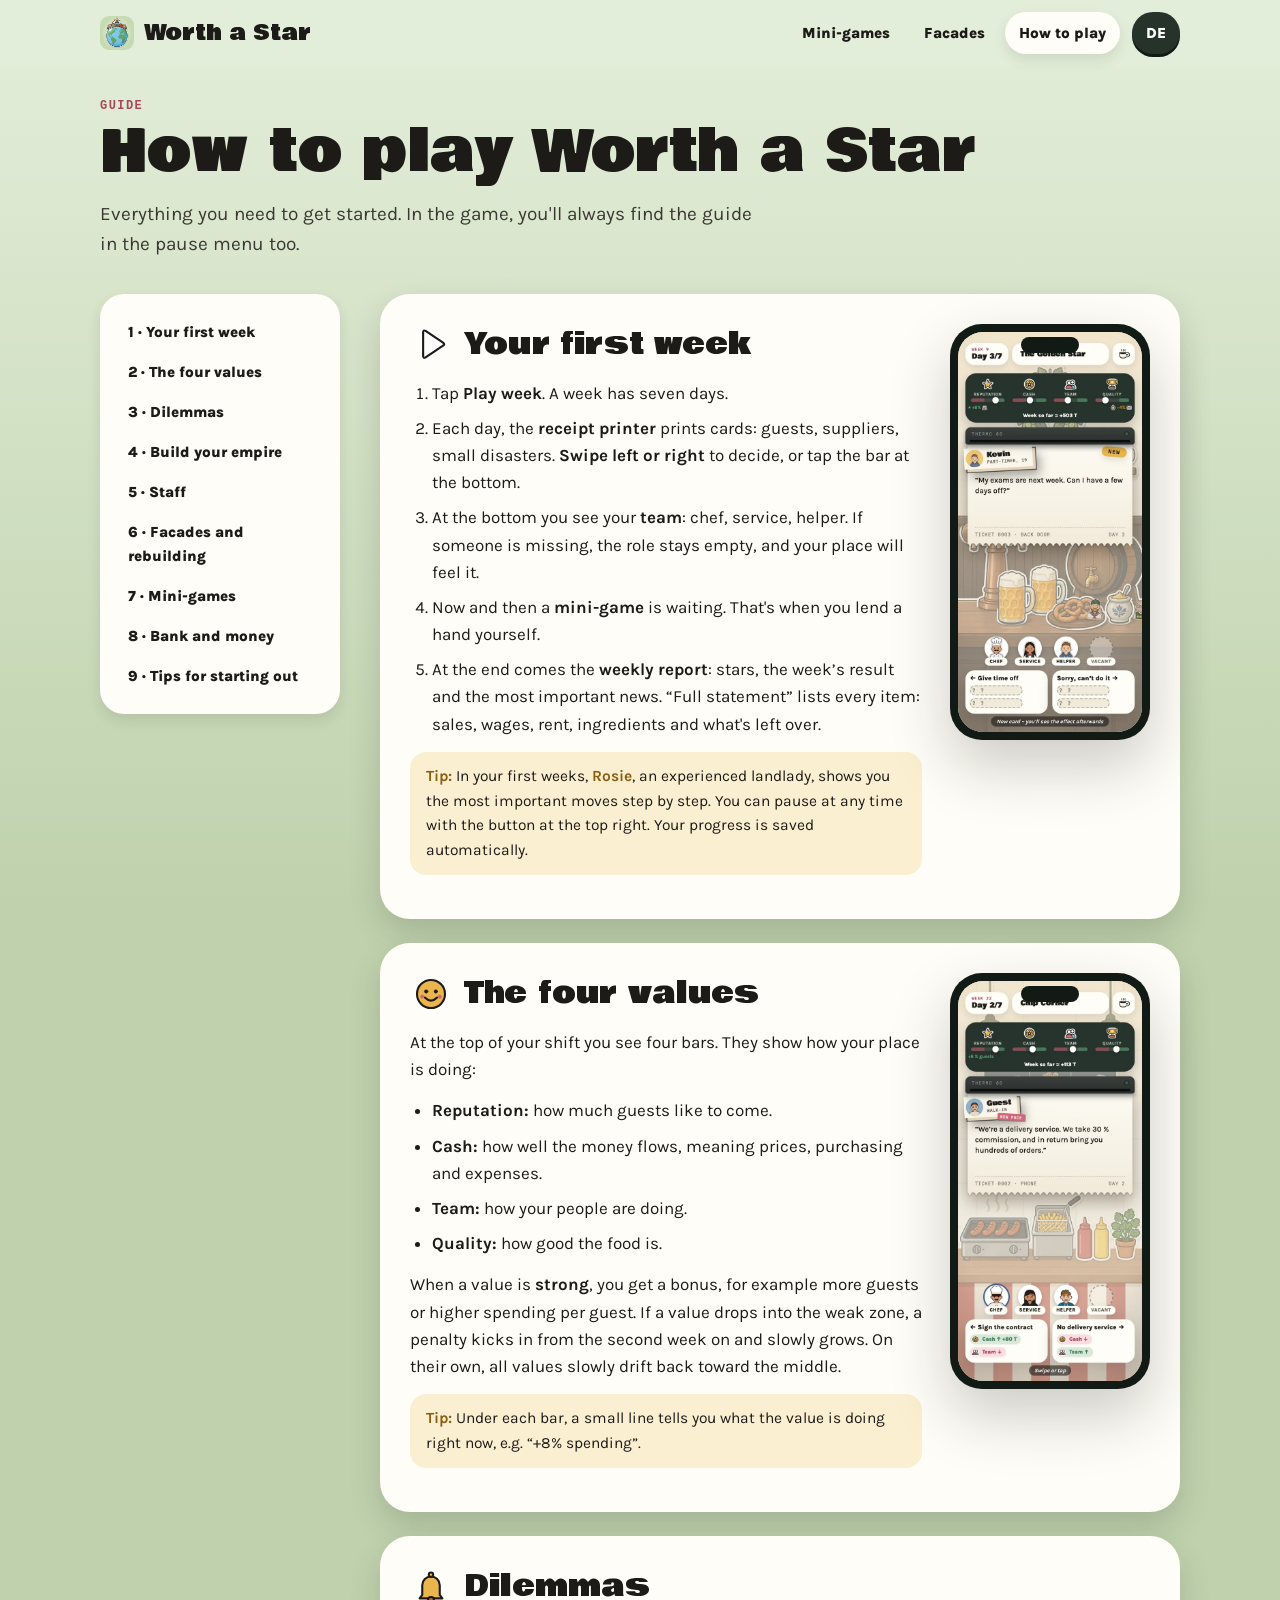
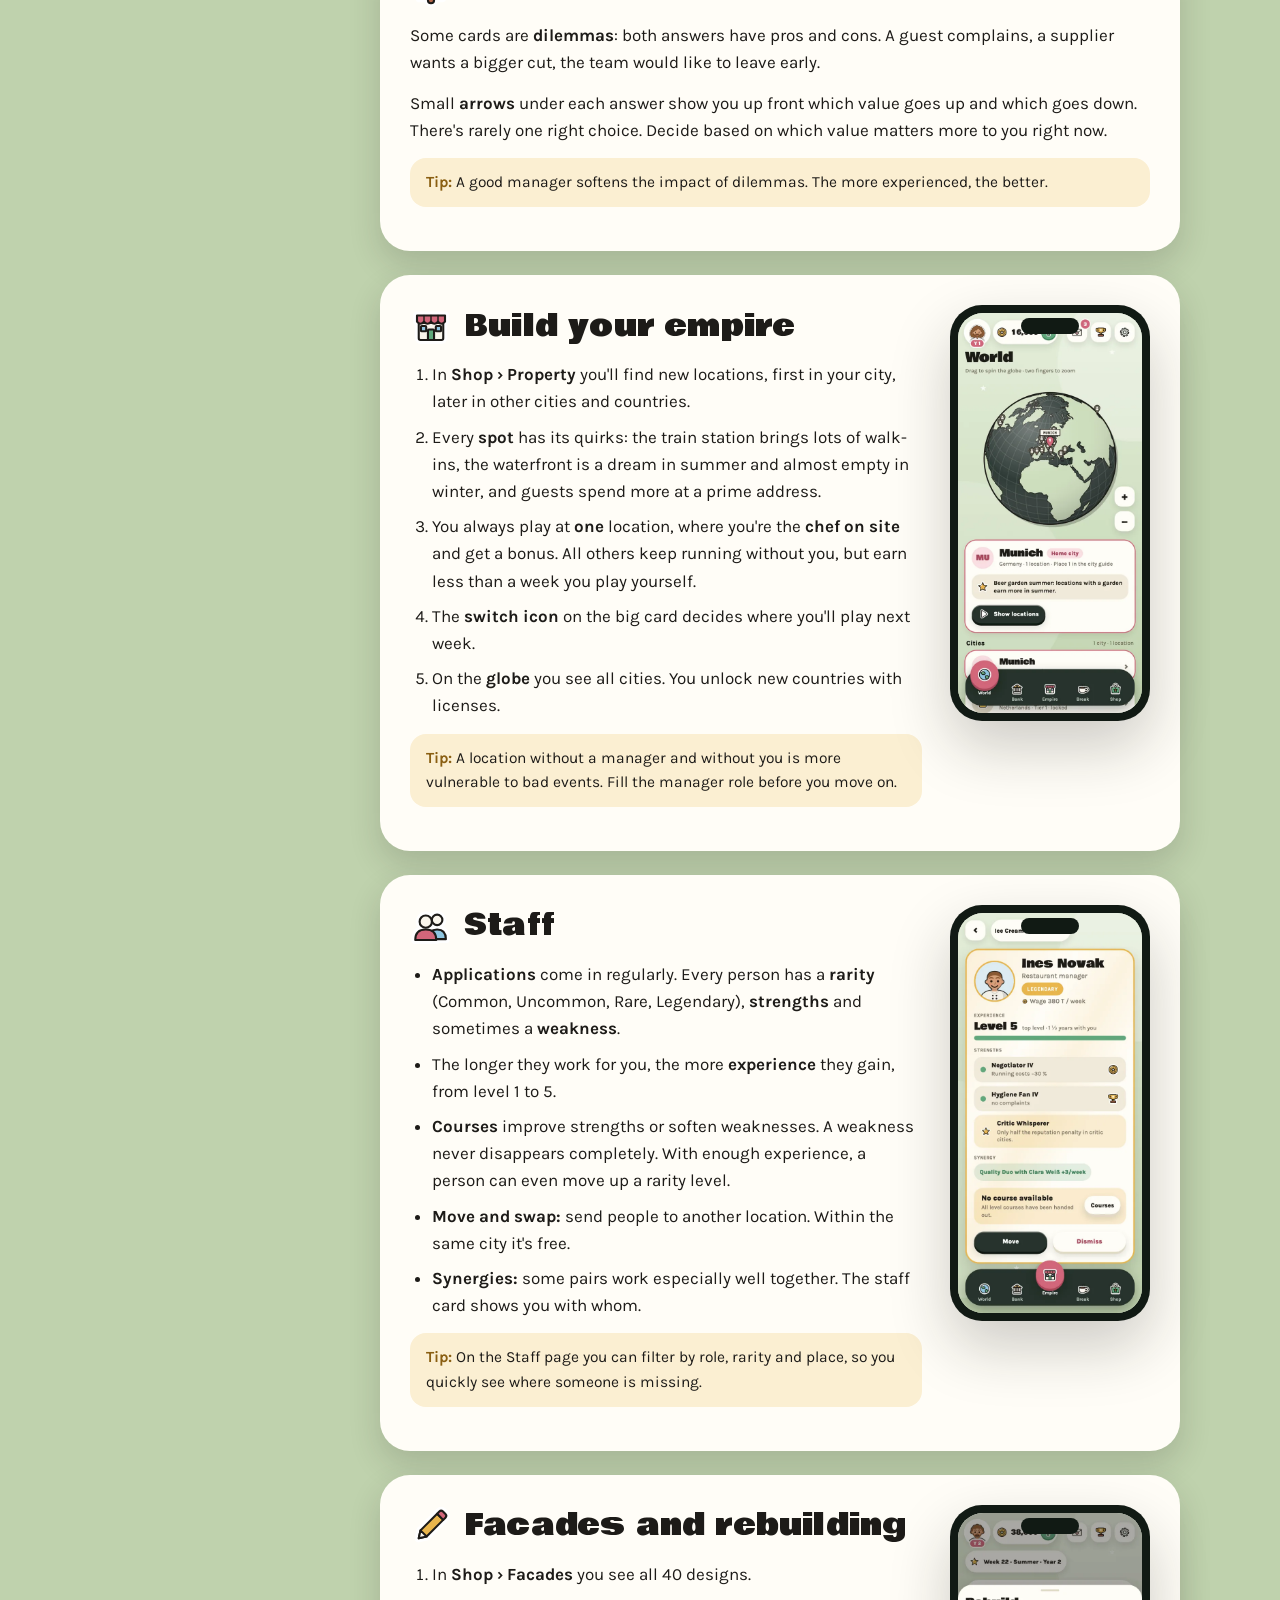
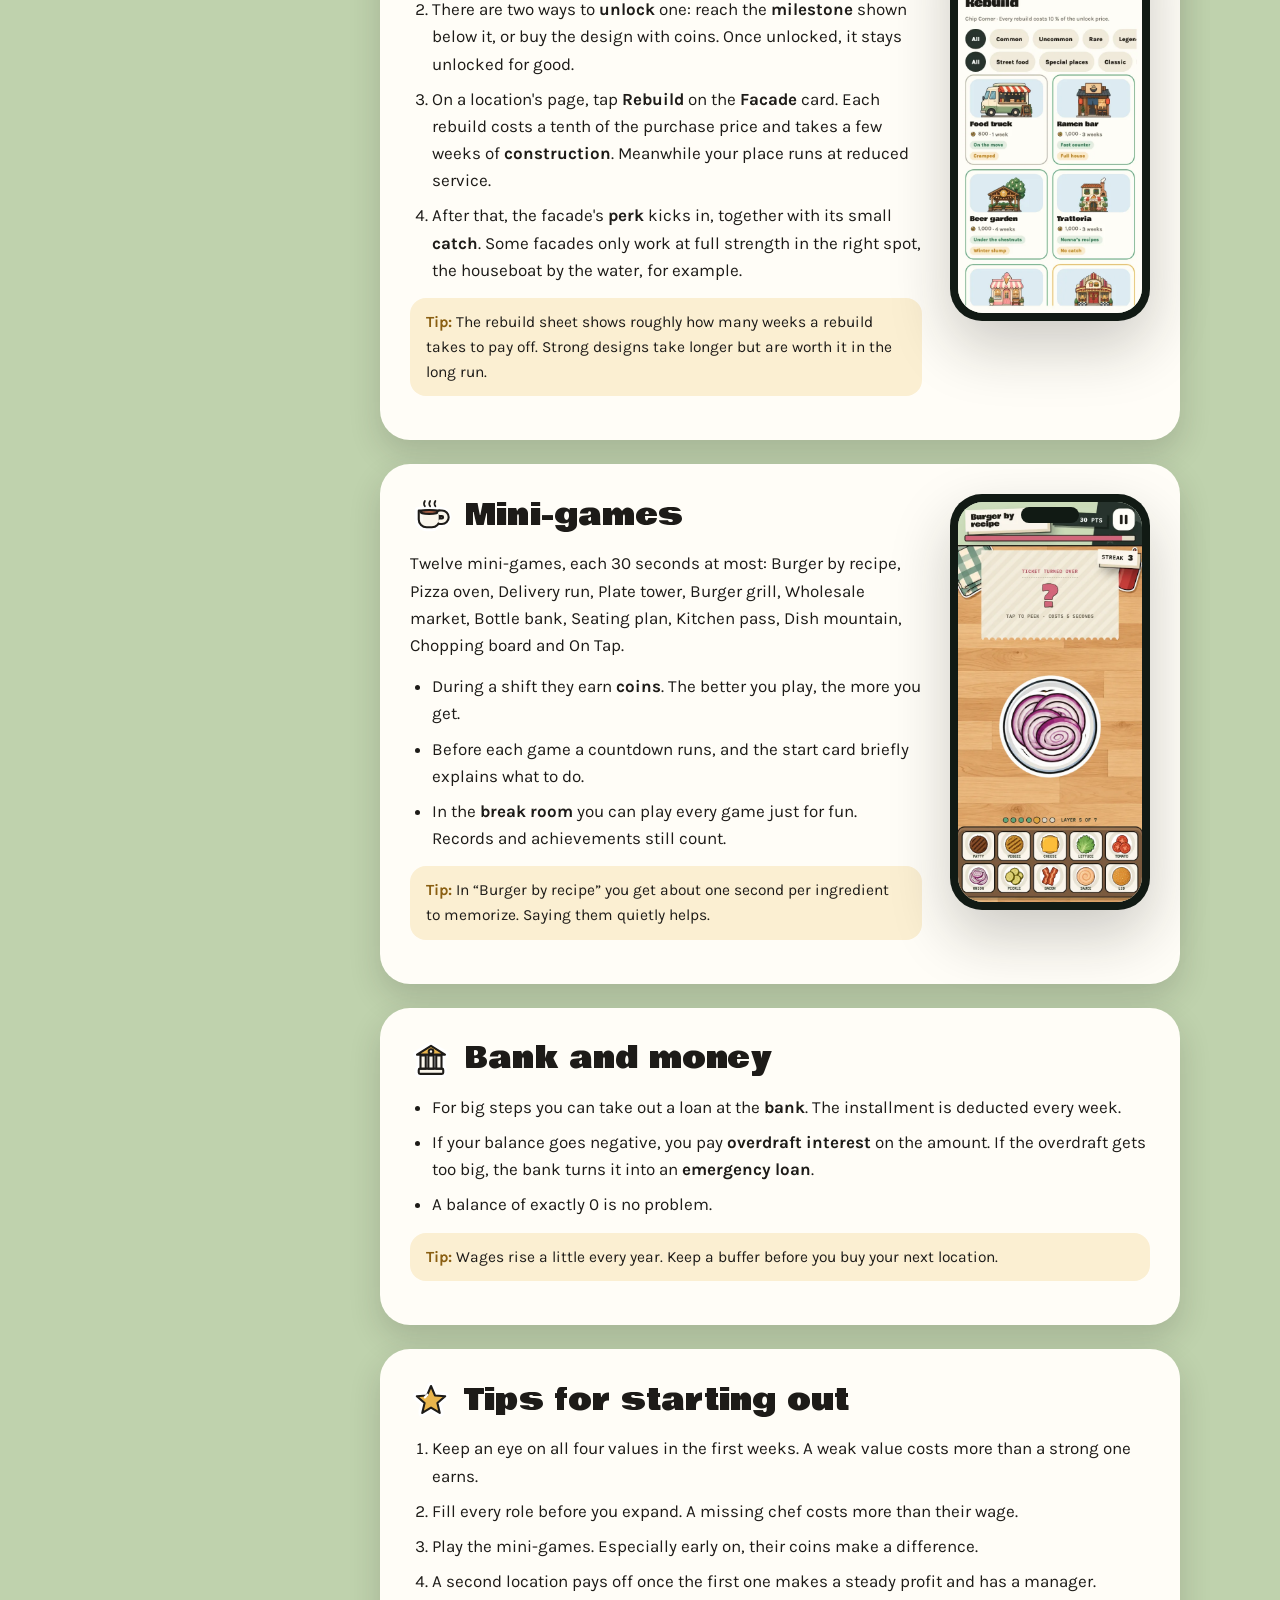
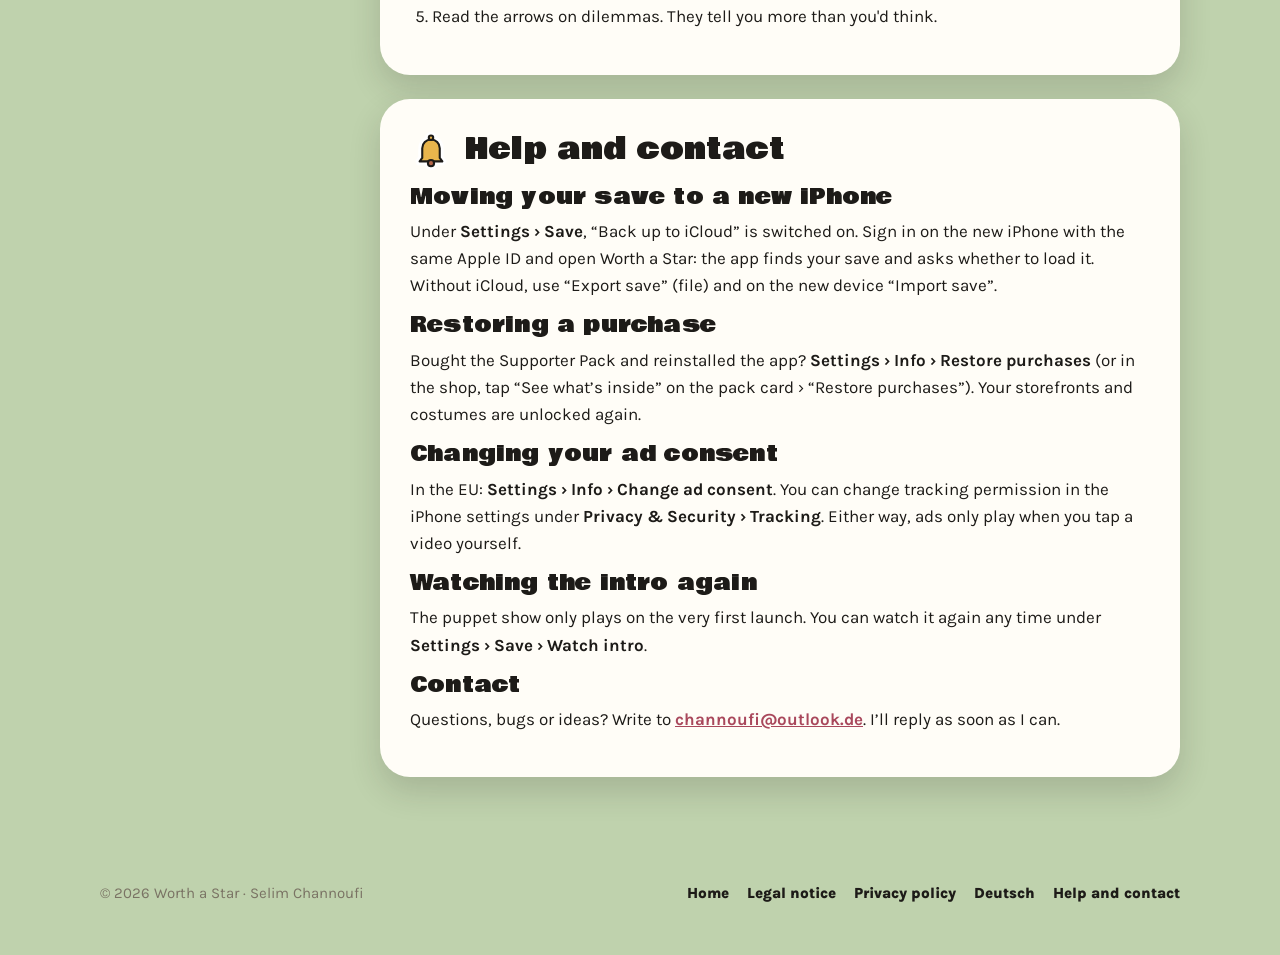
==== commit 54acda63: "RELEASE-1: Hilfe und Kontakt auf der Anleitung (DE/EN: Spielstand übertragen, Kauf wiederherstellen," ====
--- a/anleitung-en.html
+++ b/anleitung-en.html
@@ -165,6 +165,22 @@
           </ol>
         </div>
       </article>
+
+      <article class="kapitel ohnebild" id="hilfe">
+        <div>
+          <h2><img src="img/symbole/glocke.svg" alt="">Help and contact</h2>
+          <h3>Moving your save to a new iPhone</h3>
+          <p>Under <b>Settings › Save</b>, “Back up to iCloud” is switched on. Sign in on the new iPhone with the same Apple ID and open Worth a Star: the app finds your save and asks whether to load it. Without iCloud, use “Export save” (file) and on the new device “Import save”.</p>
+          <h3>Restoring a purchase</h3>
+          <p>Bought the Supporter Pack and reinstalled the app? <b>Settings › Info › Restore purchases</b> (or in the shop, tap “See what’s inside” on the pack card › “Restore purchases”). Your storefronts and costumes are unlocked again.</p>
+          <h3>Changing your ad consent</h3>
+          <p>In the EU: <b>Settings › Info › Change ad consent</b>. You can change tracking permission in the iPhone settings under <b>Privacy &amp; Security › Tracking</b>. Either way, ads only play when you tap a video yourself.</p>
+          <h3>Watching the intro again</h3>
+          <p>The puppet show only plays on the very first launch. You can watch it again any time under <b>Settings › Save › Watch intro</b>.</p>
+          <h3>Contact</h3>
+          <p>Questions, bugs or ideas? Write to <a href="mailto:channoufi@outlook.de">channoufi@outlook.de</a>. I’ll reply as soon as I can.</p>
+        </div>
+      </article>
     </div>
   </div>
 </main>
@@ -177,6 +193,7 @@
       <a href="impressum-en.html">Legal notice</a>
       <a href="datenschutz-en.html">Privacy policy</a>
       <a href="anleitung.html" lang="de">Deutsch</a>
+      <a href="anleitung-en.html#hilfe">Help and contact</a>
     </nav>
   </div>
 </footer>
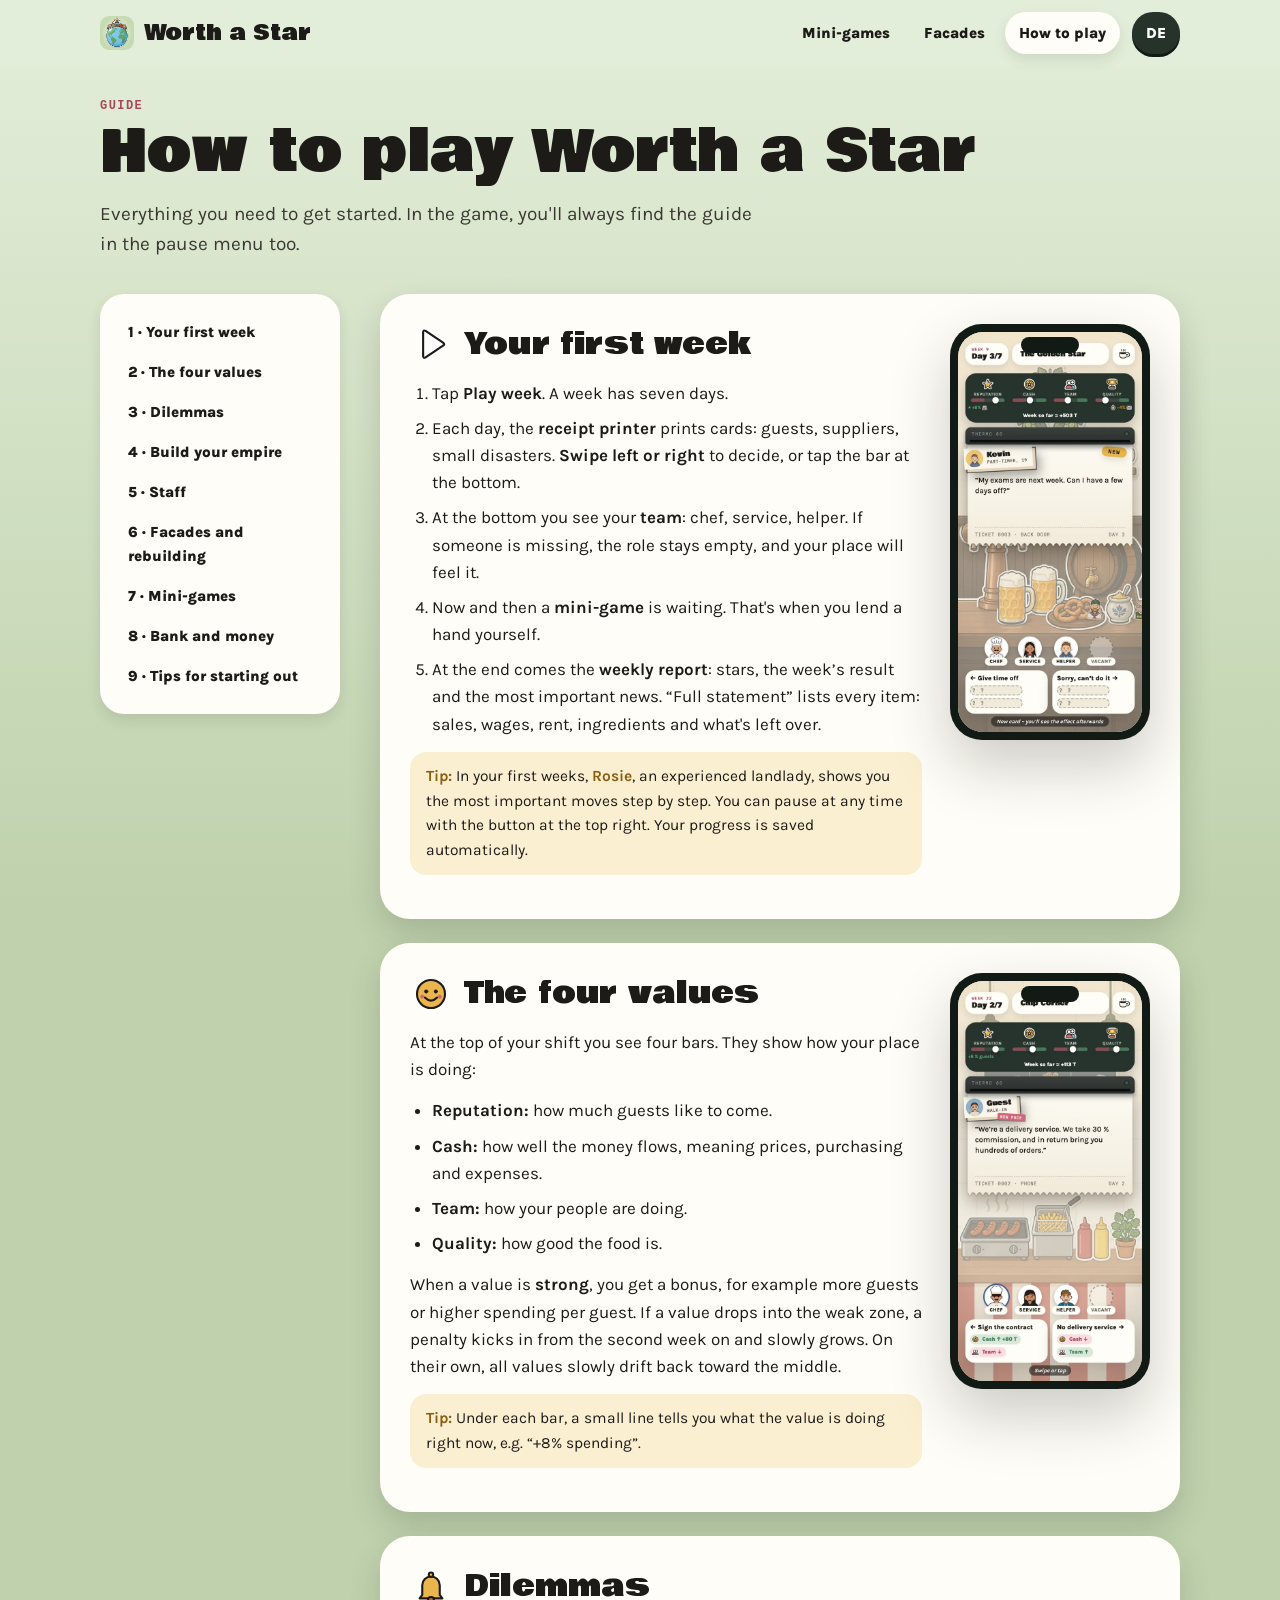
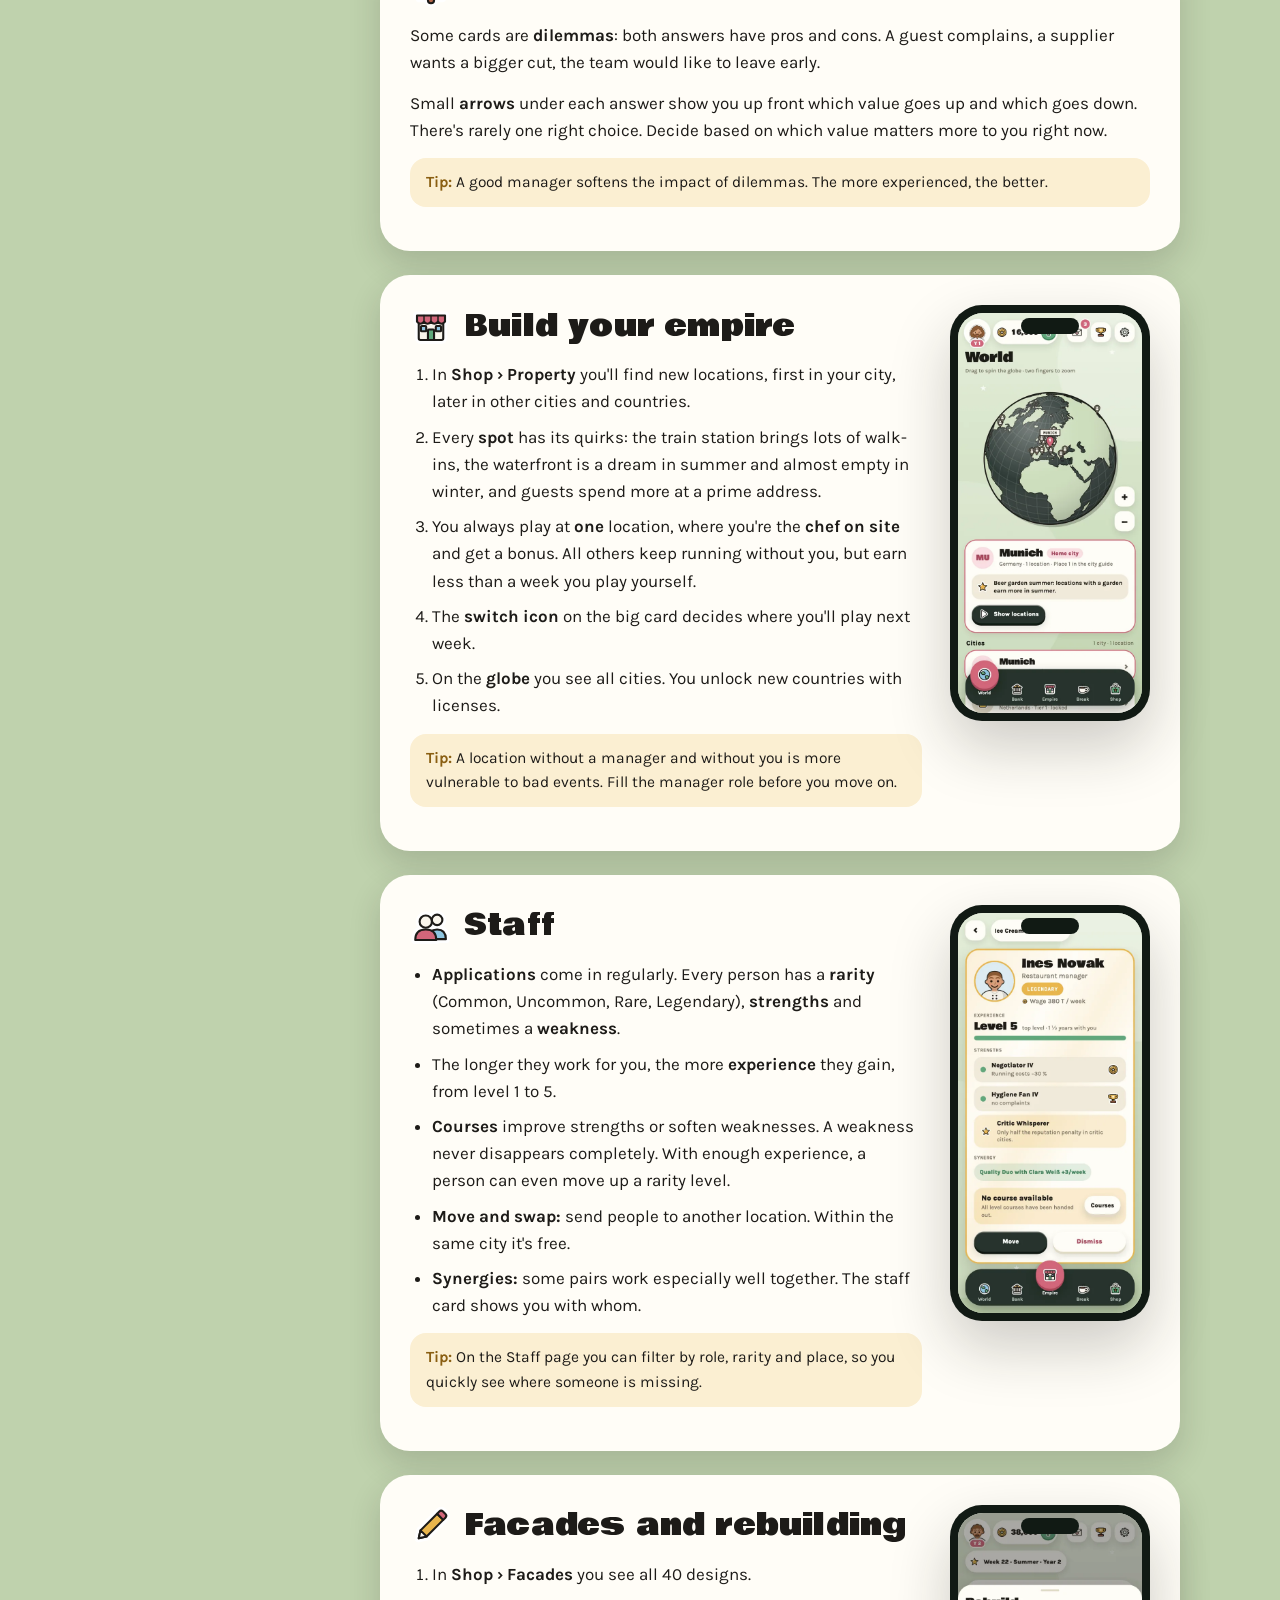
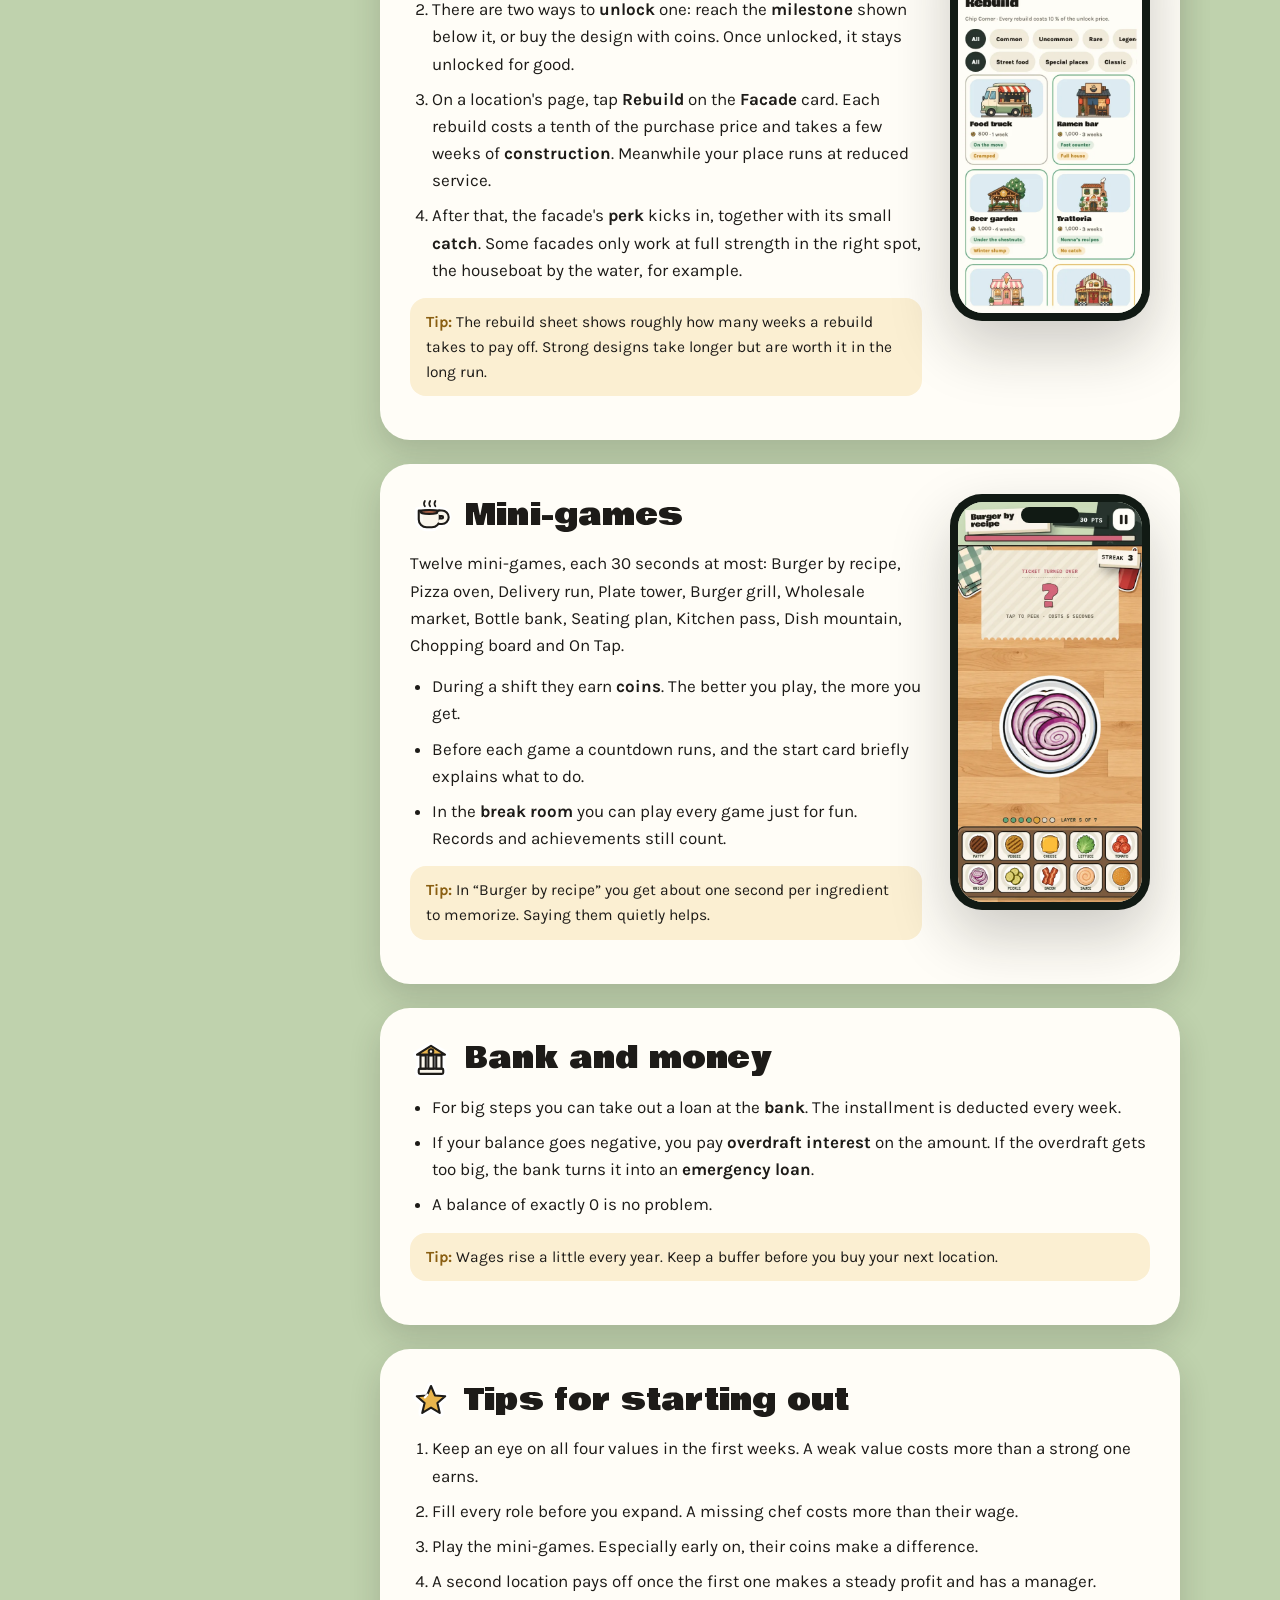
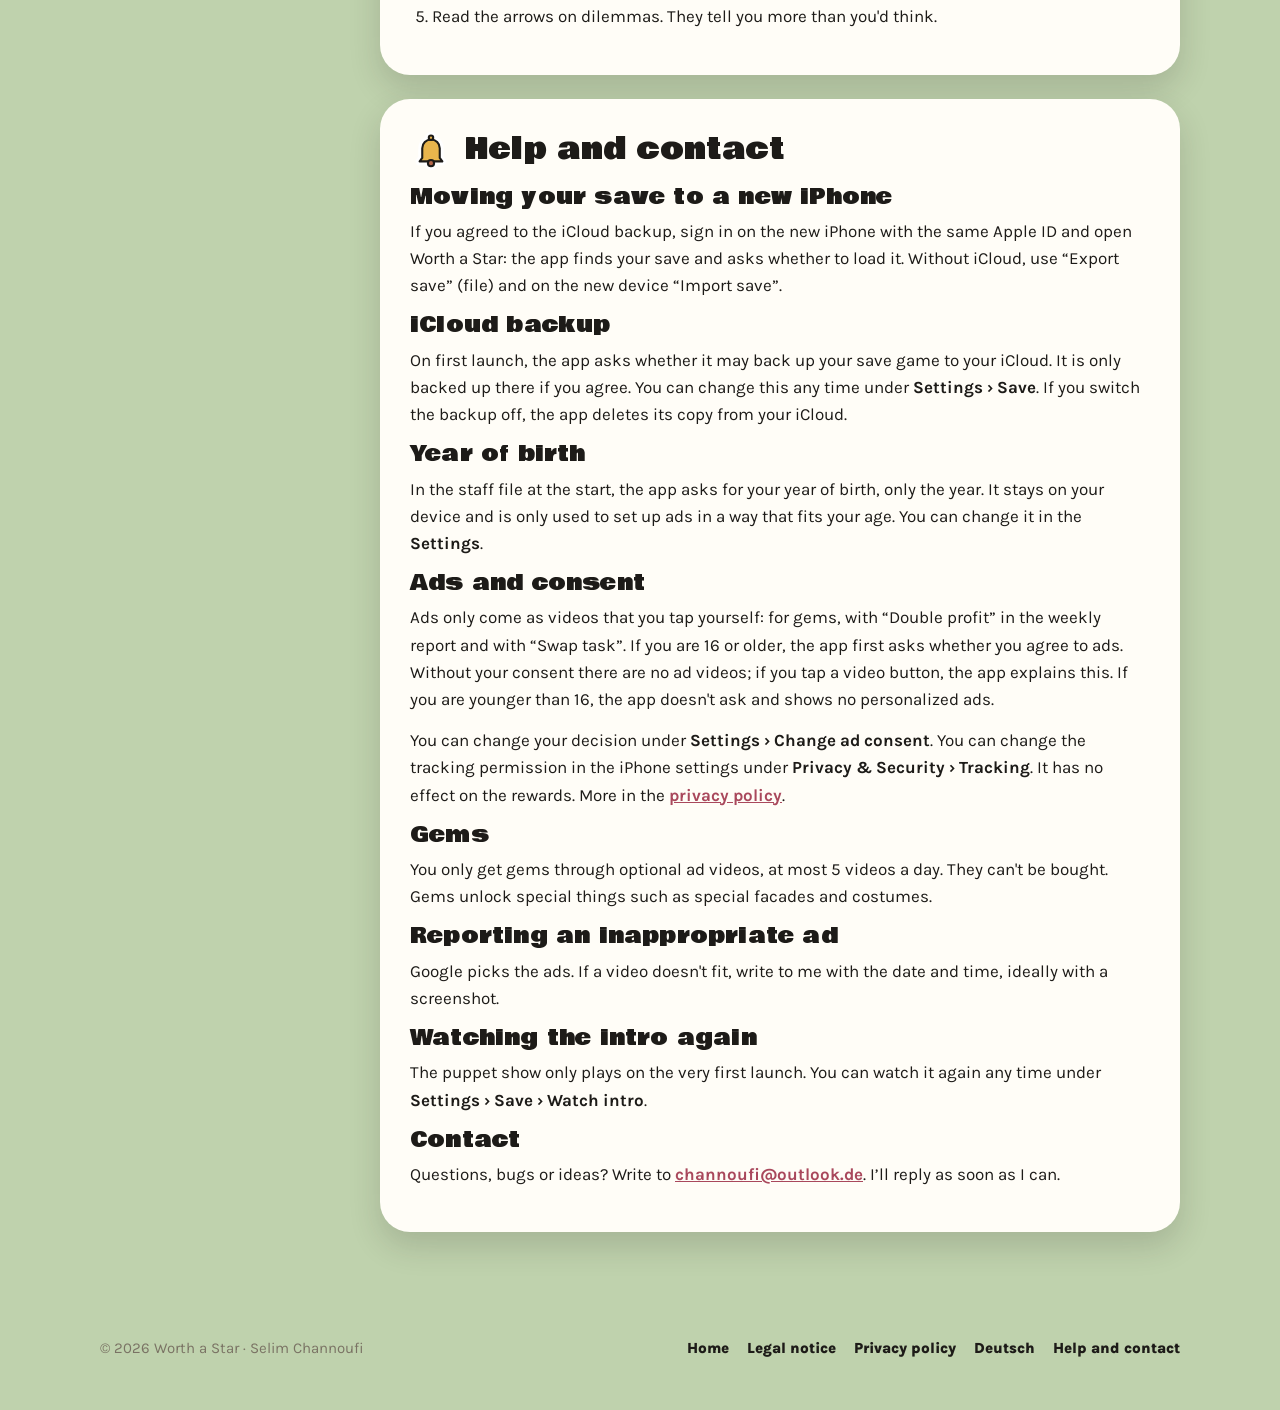
==== commit 86069e64: "RECHT-1A Teil C: Unterstützer-Paket überall entfernt – Startseite nennt stattdessen „Kostenlos, ohne" ====
--- a/anleitung-en.html
+++ b/anleitung-en.html
@@ -170,11 +170,18 @@
         <div>
           <h2><img src="img/symbole/glocke.svg" alt="">Help and contact</h2>
           <h3>Moving your save to a new iPhone</h3>
-          <p>Under <b>Settings › Save</b>, “Back up to iCloud” is switched on. Sign in on the new iPhone with the same Apple ID and open Worth a Star: the app finds your save and asks whether to load it. Without iCloud, use “Export save” (file) and on the new device “Import save”.</p>
-          <h3>Restoring a purchase</h3>
-          <p>Bought the Supporter Pack and reinstalled the app? <b>Settings › Info › Restore purchases</b> (or in the shop, tap “See what’s inside” on the pack card › “Restore purchases”). Your storefronts and costumes are unlocked again.</p>
-          <h3>Changing your ad consent</h3>
-          <p>In the EU: <b>Settings › Info › Change ad consent</b>. You can change tracking permission in the iPhone settings under <b>Privacy &amp; Security › Tracking</b>. Either way, ads only play when you tap a video yourself.</p>
+          <p>If you agreed to the iCloud backup, sign in on the new iPhone with the same Apple ID and open Worth a Star: the app finds your save and asks whether to load it. Without iCloud, use “Export save” (file) and on the new device “Import save”.</p>
+          <h3>iCloud backup</h3>
+          <p>On first launch, the app asks whether it may back up your save game to your iCloud. It is only backed up there if you agree. You can change this any time under <b>Settings › Save</b>. If you switch the backup off, the app deletes its copy from your iCloud.</p>
+          <h3>Year of birth</h3>
+          <p>In the staff file at the start, the app asks for your year of birth, only the year. It stays on your device and is only used to set up ads in a way that fits your age. You can change it in the <b>Settings</b>.</p>
+          <h3>Ads and consent</h3>
+          <p>Ads only come as videos that you tap yourself: for gems, with “Double profit” in the weekly report and with “Swap task”. If you are 16 or older, the app first asks whether you agree to ads. Without your consent there are no ad videos; if you tap a video button, the app explains this. If you are younger than 16, the app doesn't ask and shows no personalized ads.</p>
+          <p>You can change your decision under <b>Settings › Change ad consent</b>. You can change the tracking permission in the iPhone settings under <b>Privacy &amp; Security › Tracking</b>. It has no effect on the rewards. More in the <a href="datenschutz-en.html">privacy policy</a>.</p>
+          <h3>Gems</h3>
+          <p>You only get gems through optional ad videos, at most 5 videos a day. They can't be bought. Gems unlock special things such as special facades and costumes.</p>
+          <h3>Reporting an inappropriate ad</h3>
+          <p>Google picks the ads. If a video doesn't fit, write to me with the date and time, ideally with a screenshot.</p>
           <h3>Watching the intro again</h3>
           <p>The puppet show only plays on the very first launch. You can watch it again any time under <b>Settings › Save › Watch intro</b>.</p>
           <h3>Contact</h3>
--- a/style.css
+++ b/style.css
@@ -208,6 +208,9 @@
 .recht ul{padding-left:20px;margin:0 0 14px}
 .recht li{margin-bottom:6px}
 .recht address{font-style:normal;margin-bottom:14px}
+.recht h3{font:800 17px/1.3 Karla,system-ui,sans-serif;margin:16px 0 6px;letter-spacing:0}
+.recht .tipp{margin:0 0 14px}
+.recht a{overflow-wrap:anywhere}
 
 /* Fuß */
 footer.fuss{padding:40px 0 50px;color:var(--leise);font-size:15px}
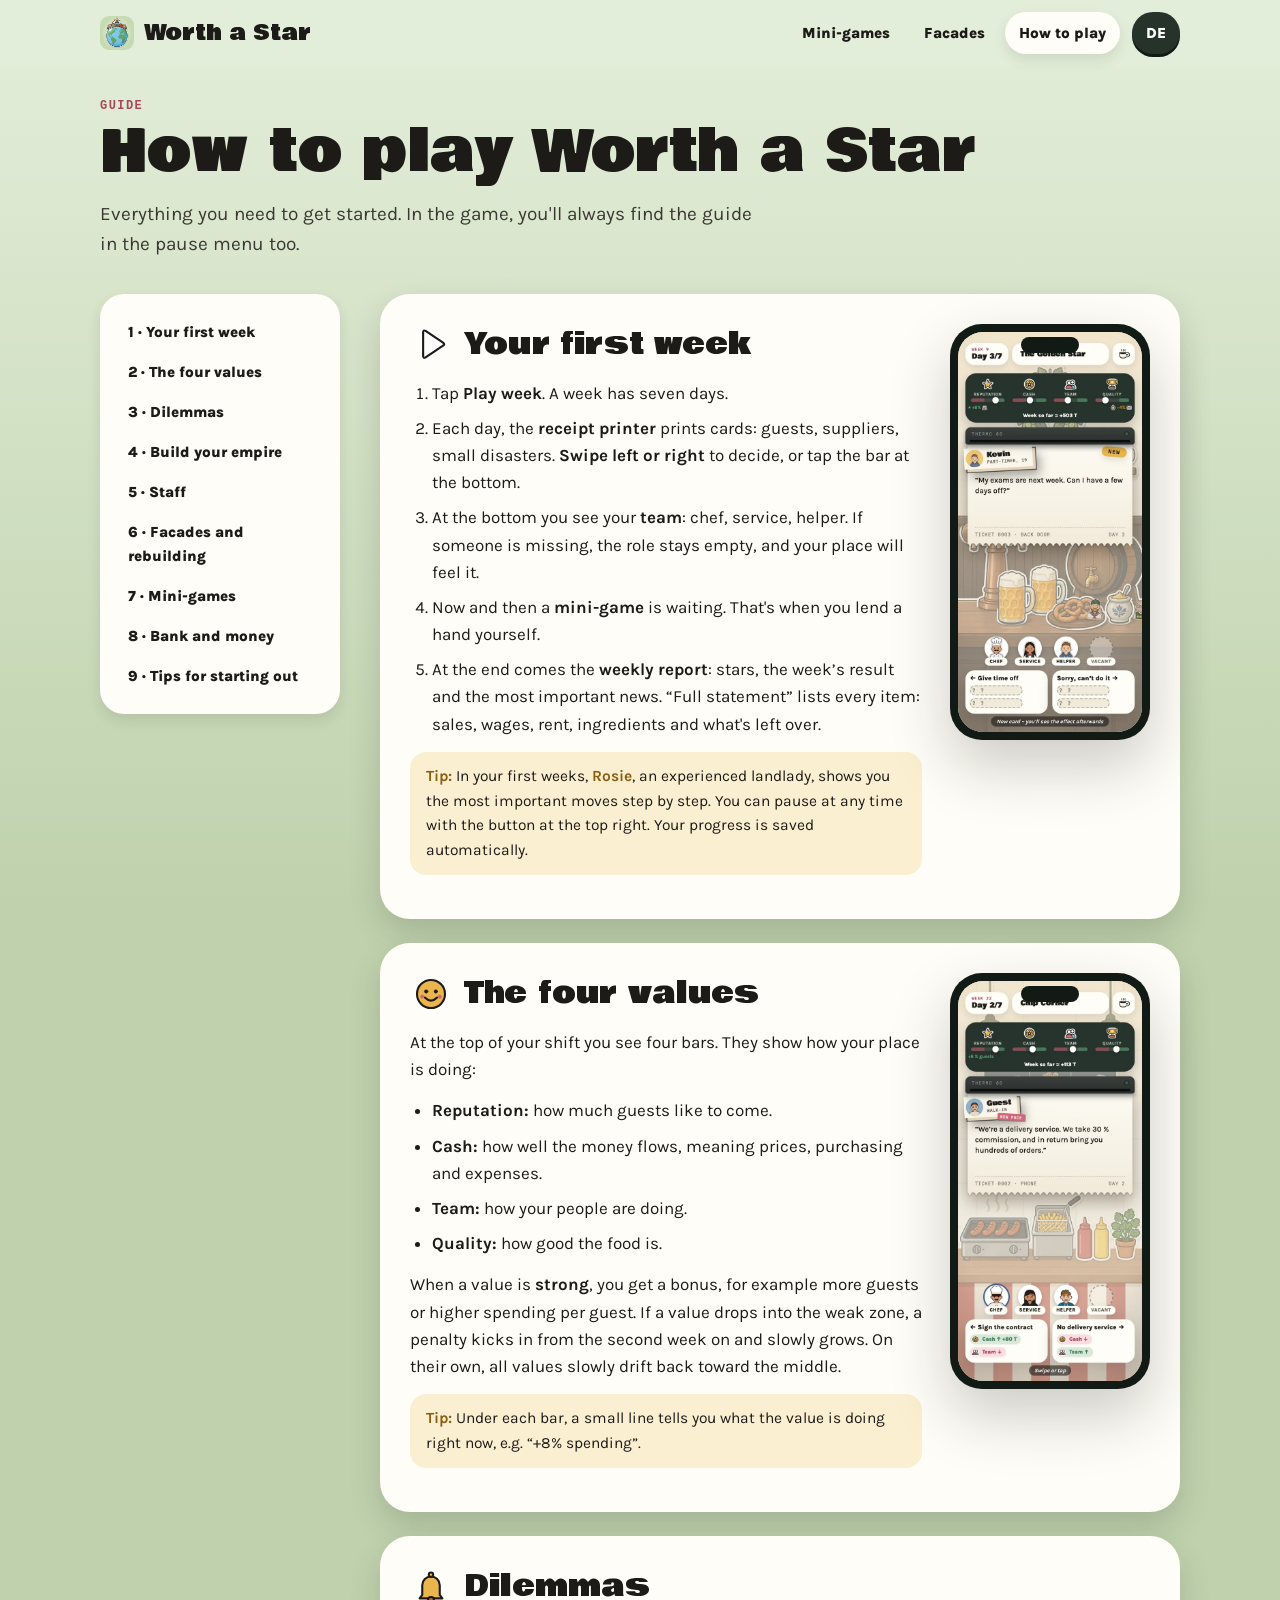
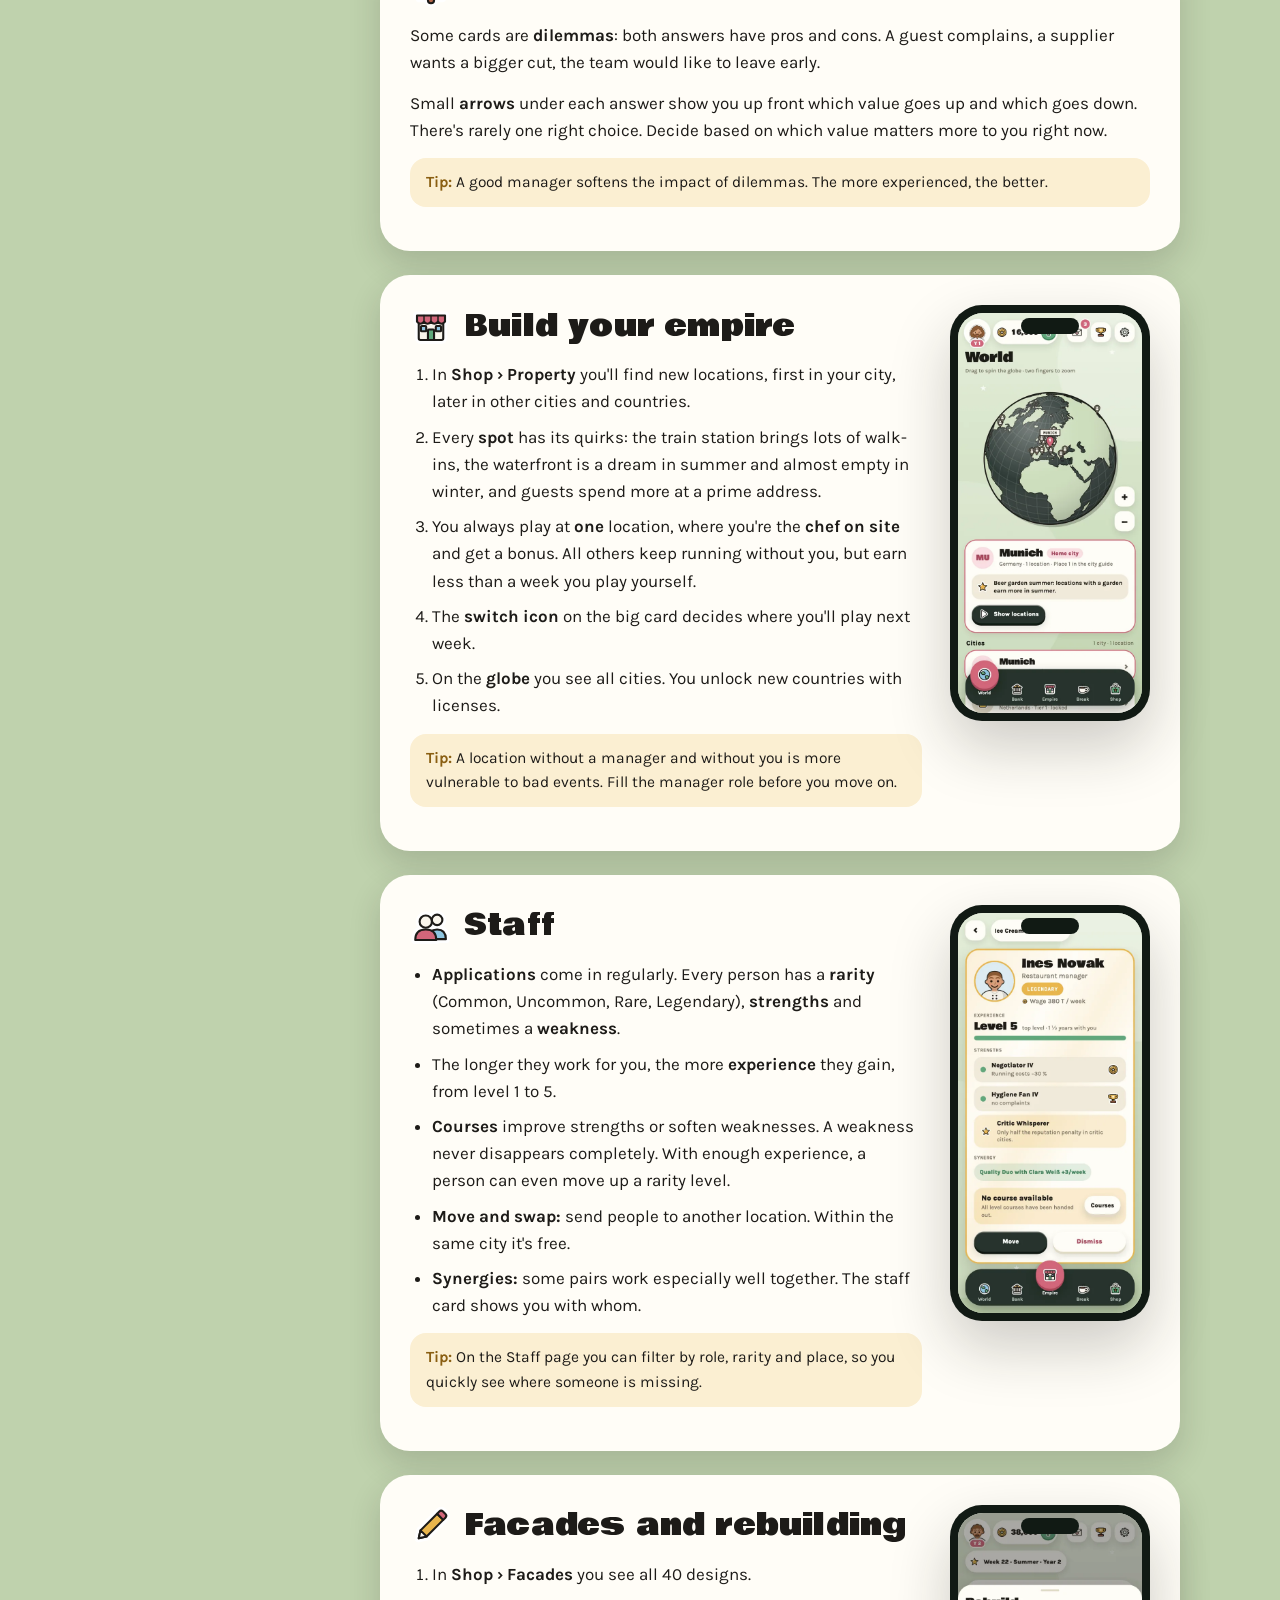
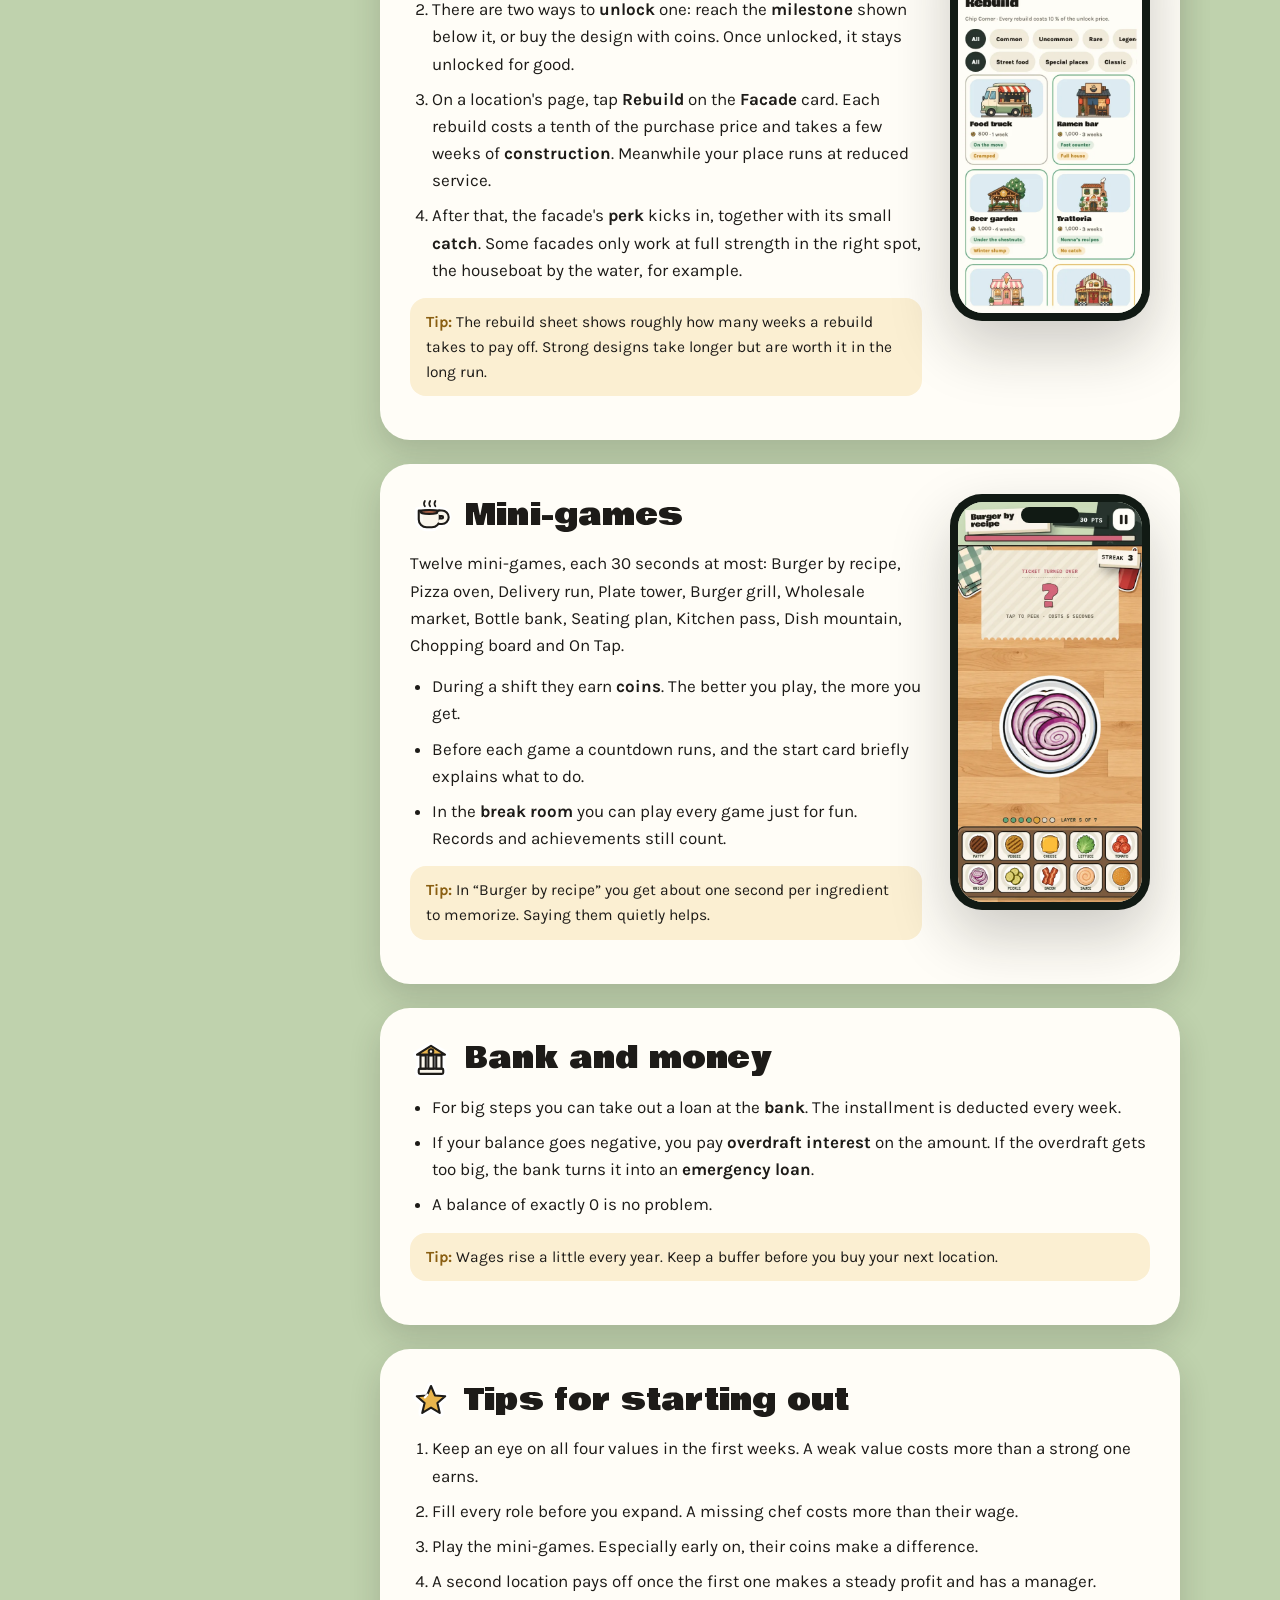
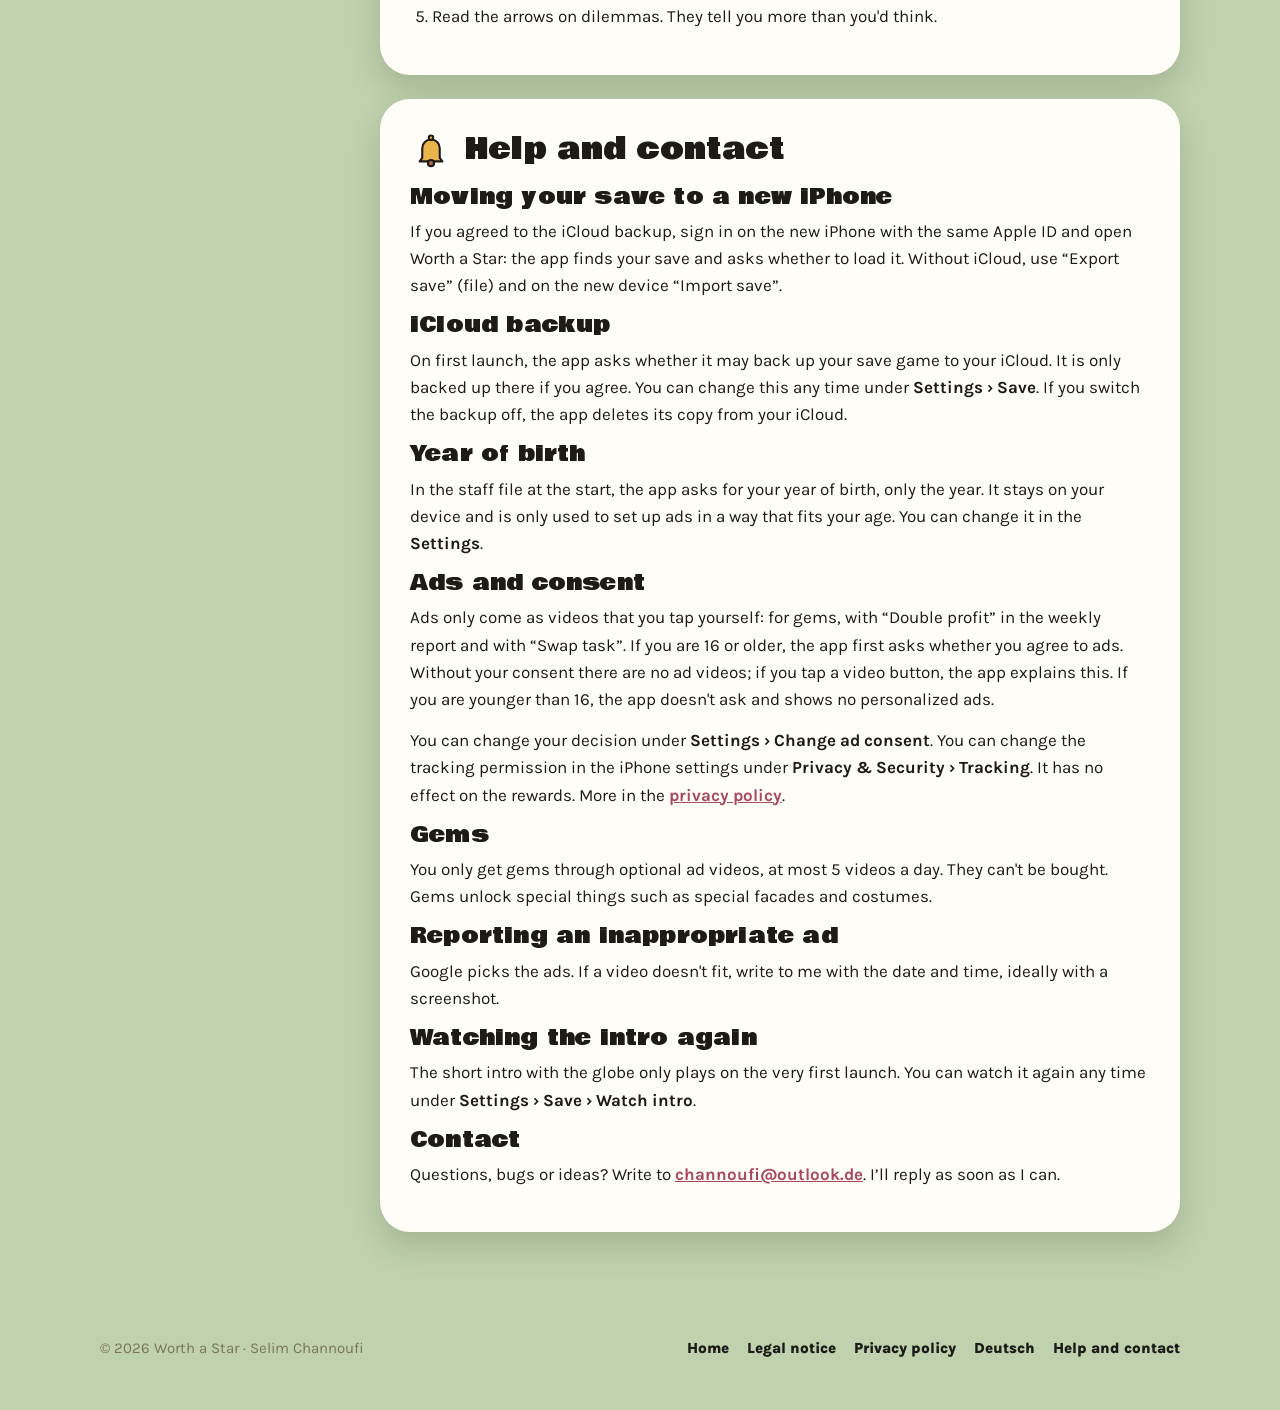
==== commit 3ddc1820: "Anleitung: Intro-Absatz ohne Puppentheater" ====
--- a/anleitung-en.html
+++ b/anleitung-en.html
@@ -183,7 +183,7 @@
           <h3>Reporting an inappropriate ad</h3>
           <p>Google picks the ads. If a video doesn't fit, write to me with the date and time, ideally with a screenshot.</p>
           <h3>Watching the intro again</h3>
-          <p>The puppet show only plays on the very first launch. You can watch it again any time under <b>Settings › Save › Watch intro</b>.</p>
+          <p>The short intro with the globe only plays on the very first launch. You can watch it again any time under <b>Settings › Save › Watch intro</b>.</p>
           <h3>Contact</h3>
           <p>Questions, bugs or ideas? Write to <a href="mailto:channoufi@outlook.de">channoufi@outlook.de</a>. I’ll reply as soon as I can.</p>
         </div>
--- a/style.css
+++ b/style.css
@@ -47,6 +47,7 @@
 .nav a.sprache:hover{background:var(--dunkel)}
 .nav a.aktiv{background:var(--karte);box-shadow:var(--sh-kachel)}
 @media (max-width:760px){.nav a.mehr{display:none}}
+@media (max-width:420px){.kopf .wrap{gap:8px}.marke{font-size:17px;gap:7px}.marke img{width:28px;height:28px}.nav{gap:2px}.nav a{padding:8px 9px;font-size:14px}.nav a.sprache{margin-left:2px;padding:8px 10px}}
 
 /* Knöpfe mit 3D-Kante wie im Spiel */
 .knopf{display:inline-flex;align-items:center;gap:10px;font:400 18px/1 'Bowlby One','Arial Black',sans-serif;text-decoration:none;
@@ -199,6 +200,8 @@
 .kapitel .telefon .bild{border-radius:25px}
 .kapitel .telefon::after{top:13px;width:58px;height:16px}
 @media (max-width:880px){.inhalt{grid-template-columns:1fr}.toc{position:static}.kapitel{grid-template-columns:1fr}.kapitel .telefon{margin:0 auto}}
+.inhalt>*,.kapitel>*{min-width:0}
+@media (max-width:420px){.kapitel{padding:22px 20px}.kapitel h2{font-size:25px;overflow-wrap:anywhere}}
 
 /* Rechtstexte */
 .recht{max-width:760px;margin:0 auto;padding:30px 20px 60px}
@@ -210,7 +213,9 @@
 .recht address{font-style:normal;margin-bottom:14px}
 .recht h3{font:800 17px/1.3 Karla,system-ui,sans-serif;margin:16px 0 6px;letter-spacing:0}
 .recht .tipp{margin:0 0 14px}
-.recht a{overflow-wrap:anywhere}
+.recht a{overflow-wrap:anywhere;-webkit-hyphens:none;hyphens:none}
+.recht a[href^="mailto:"],.recht a[href^="tel:"]{white-space:nowrap}
+.recht h2,.recht h3,.recht p,.recht li{overflow-wrap:break-word;-webkit-hyphens:auto;hyphens:auto}
 
 /* Fuß */
 footer.fuss{padding:40px 0 50px;color:var(--leise);font-size:15px}
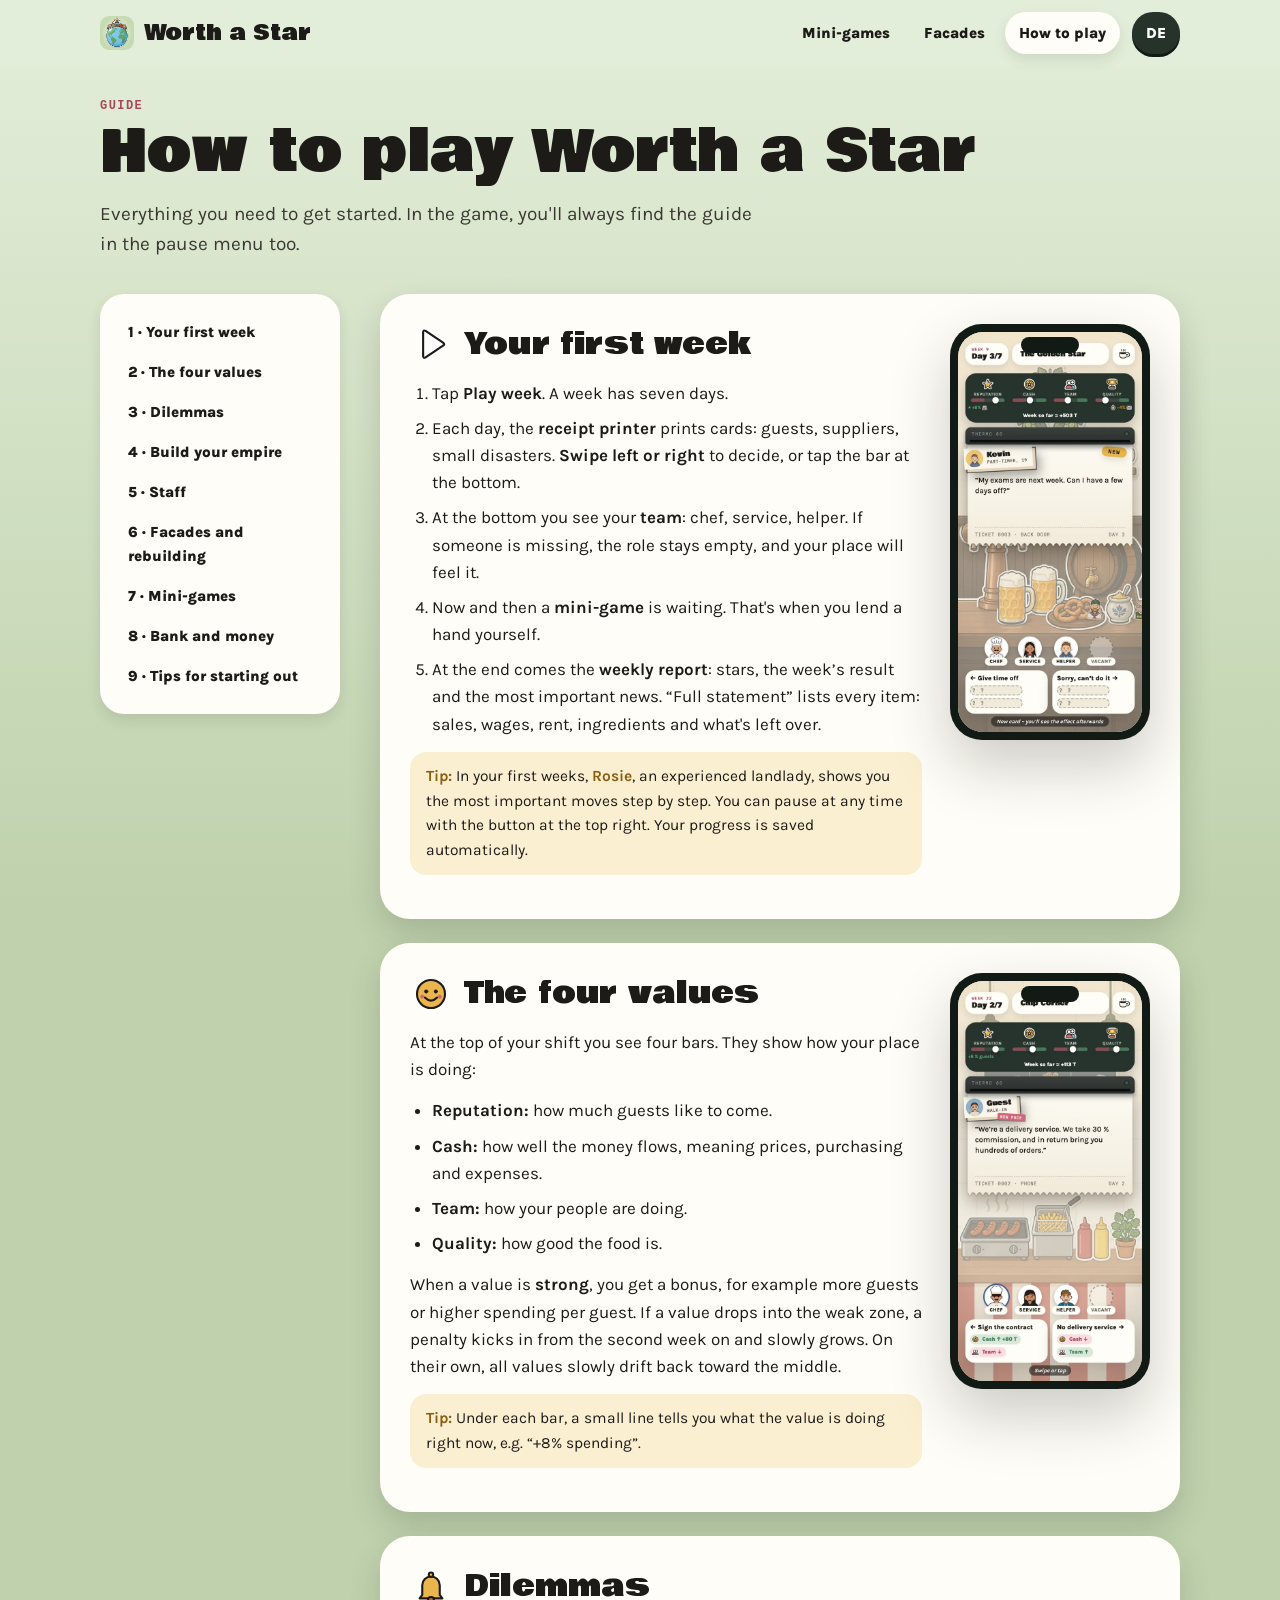
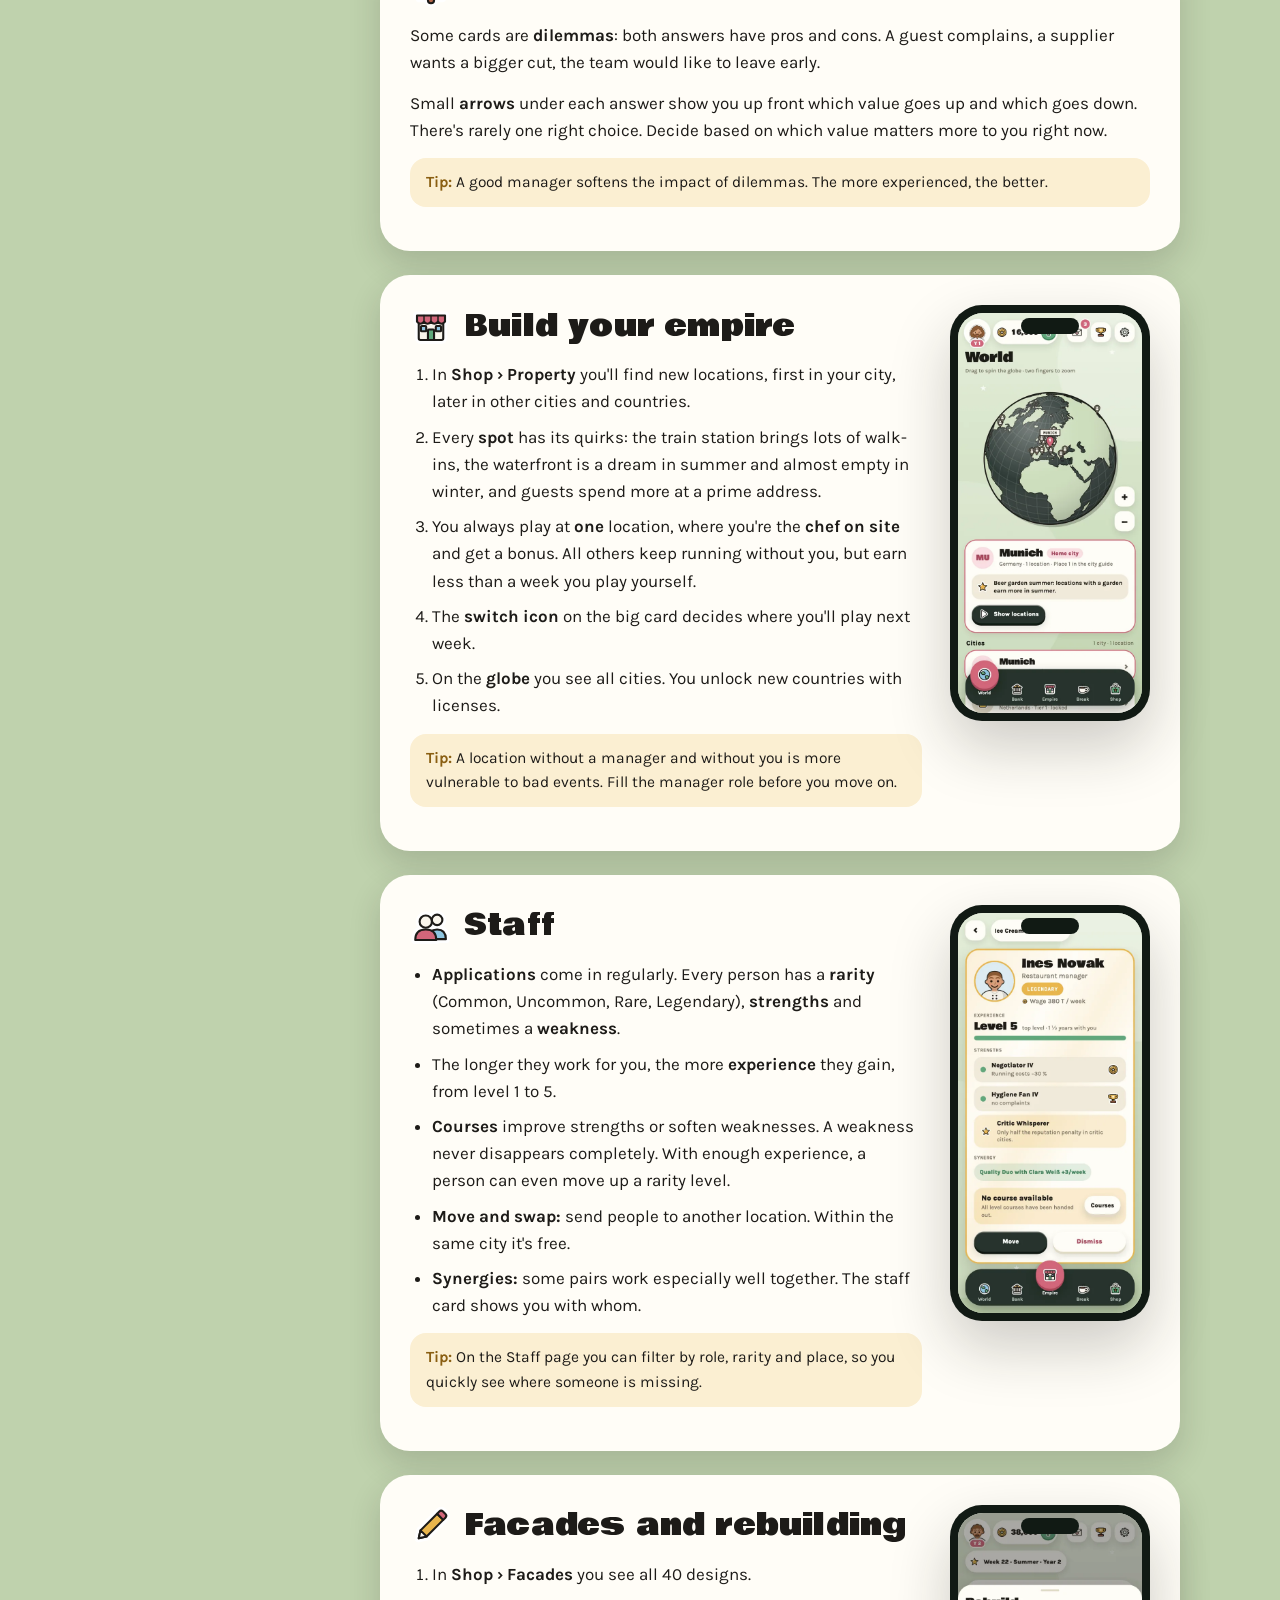
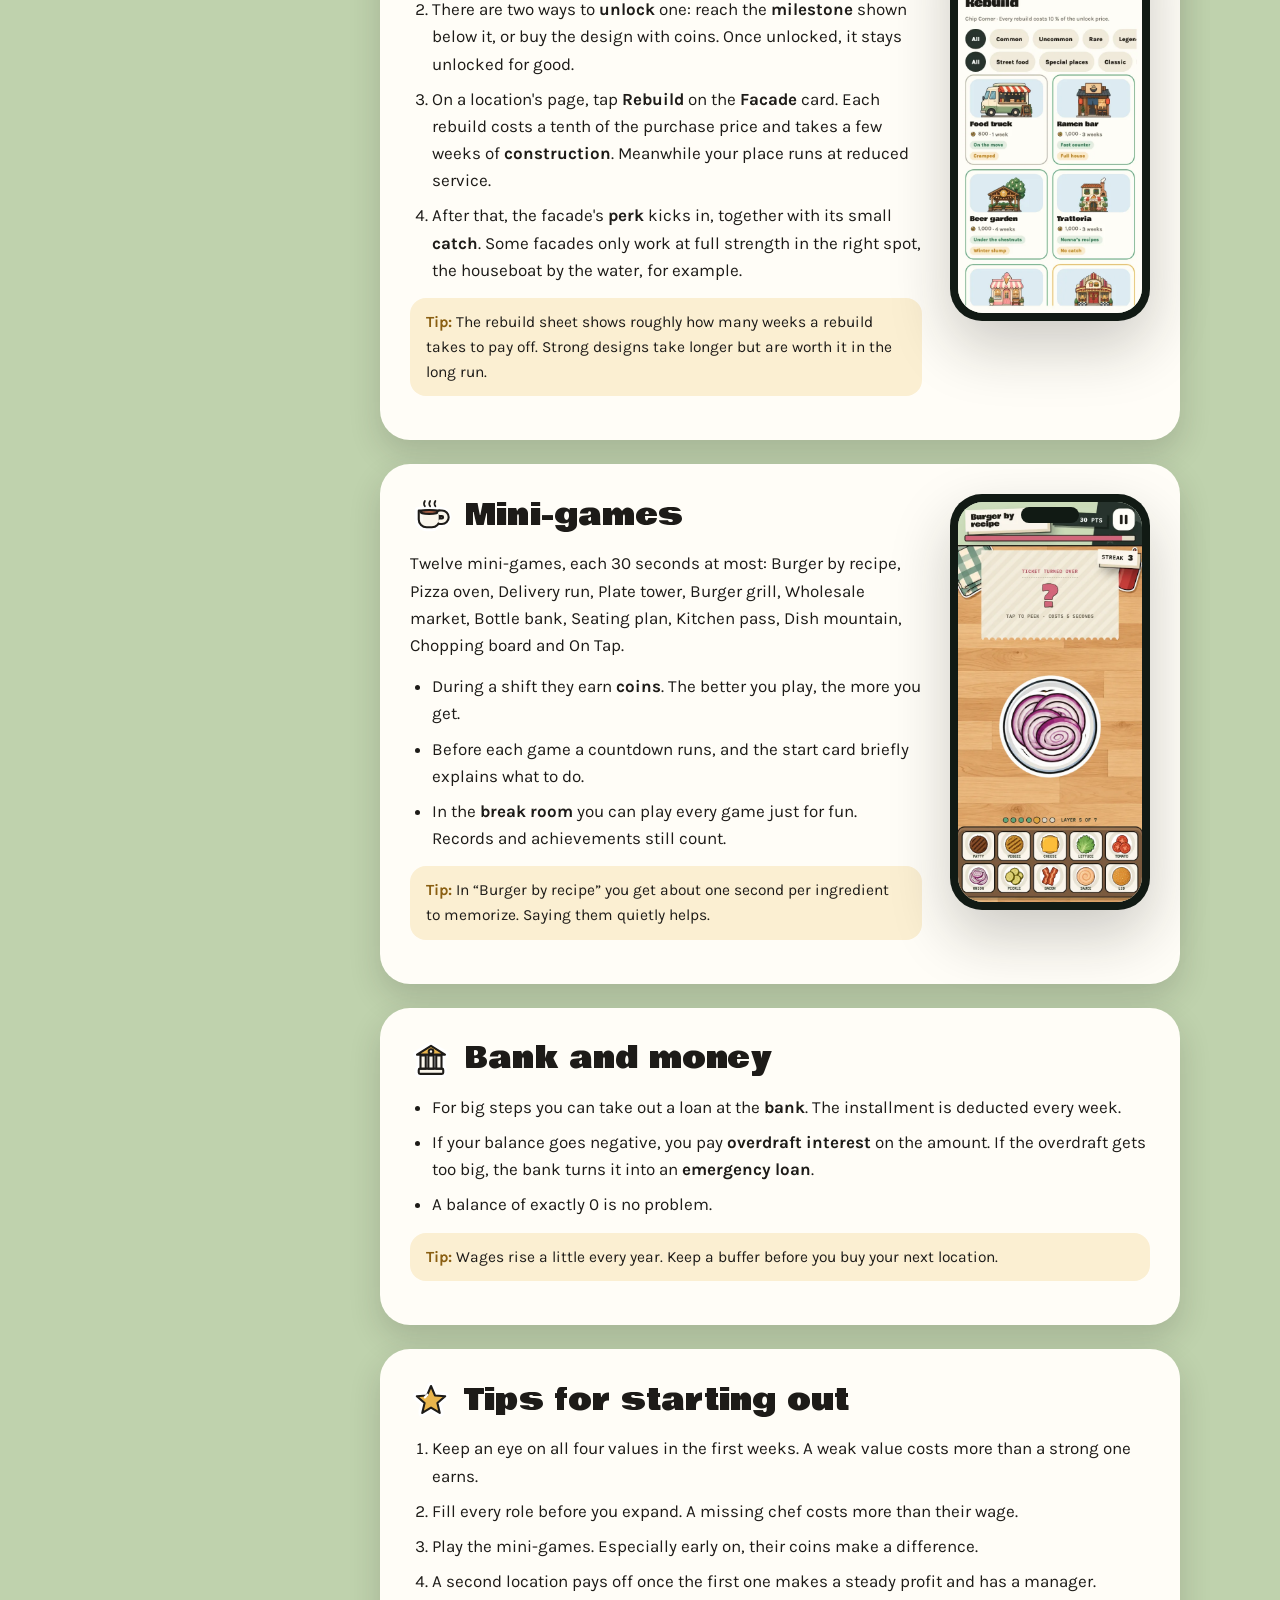
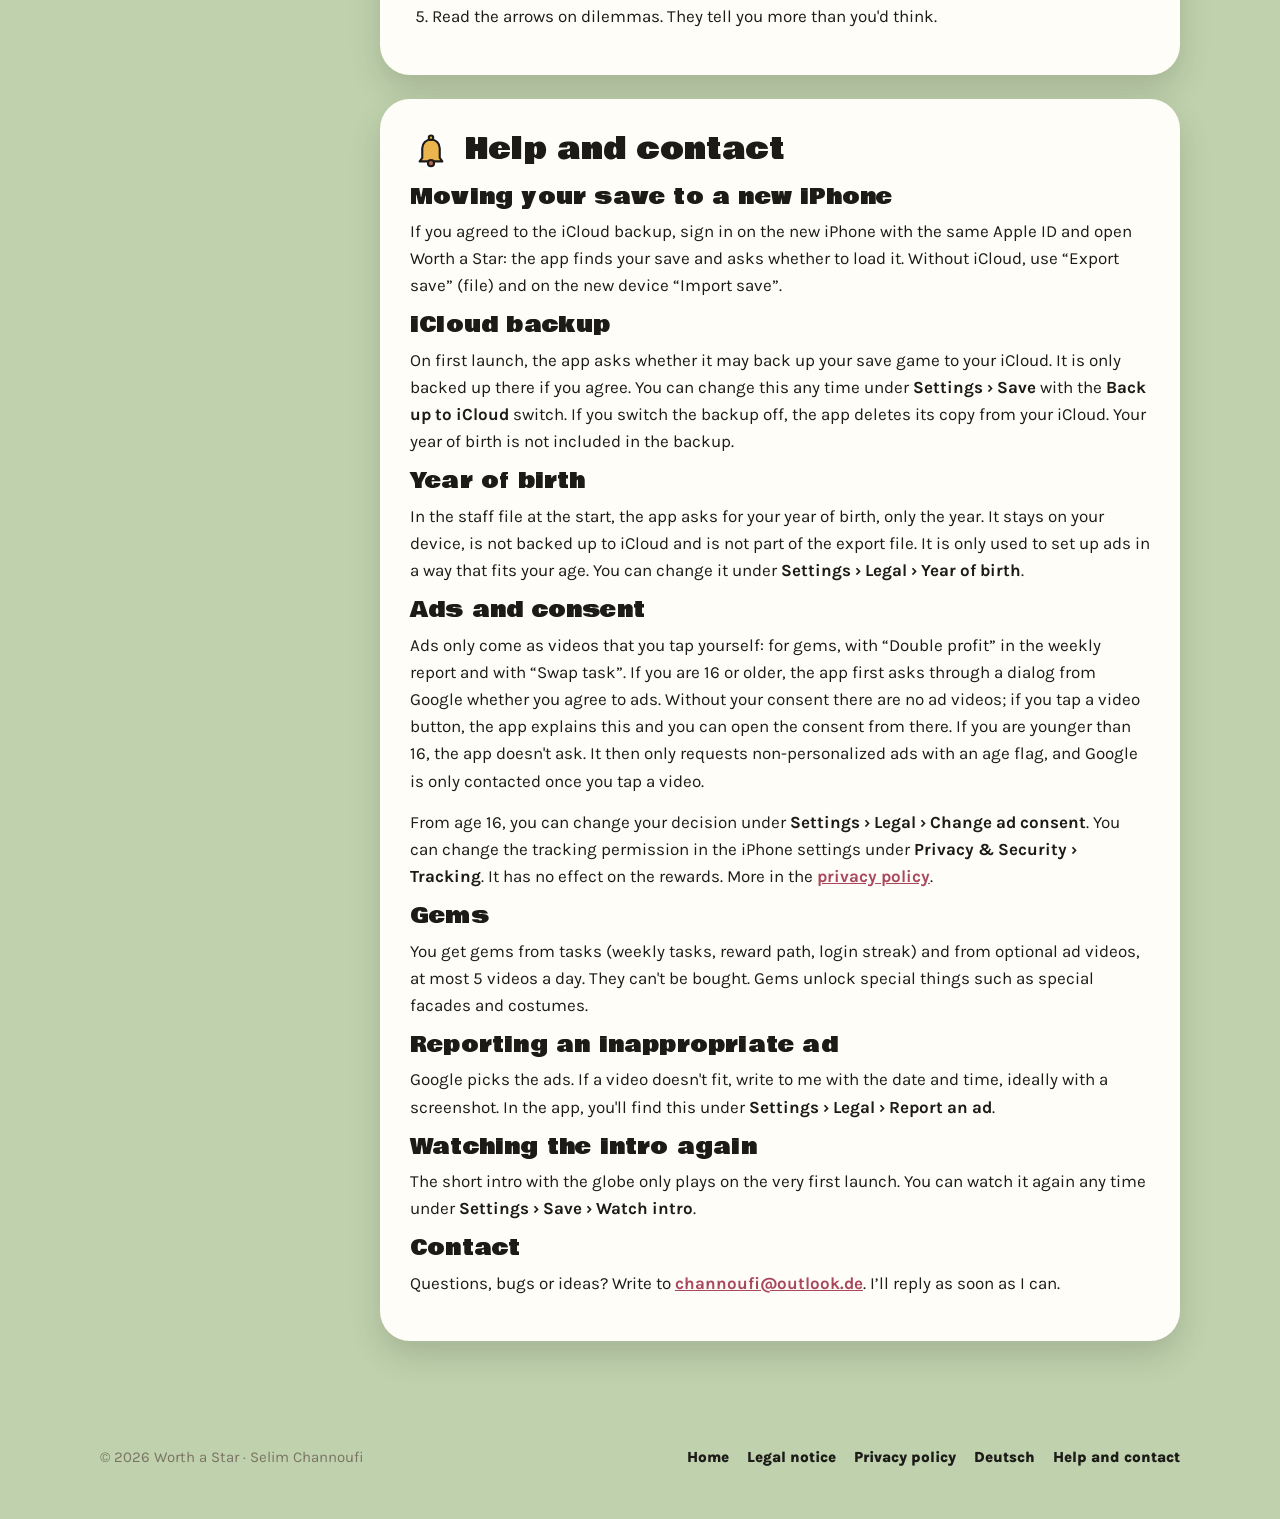
==== commit da9fcae1: "RECHT-1C: Datenschutzerklärung und Anleitung an den Stand der App angeglichen (DE/EN) – „Personalbog" ====
--- a/anleitung-en.html
+++ b/anleitung-en.html
@@ -172,16 +172,16 @@
           <h3>Moving your save to a new iPhone</h3>
           <p>If you agreed to the iCloud backup, sign in on the new iPhone with the same Apple ID and open Worth a Star: the app finds your save and asks whether to load it. Without iCloud, use “Export save” (file) and on the new device “Import save”.</p>
           <h3>iCloud backup</h3>
-          <p>On first launch, the app asks whether it may back up your save game to your iCloud. It is only backed up there if you agree. You can change this any time under <b>Settings › Save</b>. If you switch the backup off, the app deletes its copy from your iCloud.</p>
+          <p>On first launch, the app asks whether it may back up your save game to your iCloud. It is only backed up there if you agree. You can change this any time under <b>Settings › Save</b> with the <b>Back up to iCloud</b> switch. If you switch the backup off, the app deletes its copy from your iCloud. Your year of birth is not included in the backup.</p>
           <h3>Year of birth</h3>
-          <p>In the staff file at the start, the app asks for your year of birth, only the year. It stays on your device and is only used to set up ads in a way that fits your age. You can change it in the <b>Settings</b>.</p>
+          <p>In the staff file at the start, the app asks for your year of birth, only the year. It stays on your device, is not backed up to iCloud and is not part of the export file. It is only used to set up ads in a way that fits your age. You can change it under <b>Settings › Legal › Year of birth</b>.</p>
           <h3>Ads and consent</h3>
-          <p>Ads only come as videos that you tap yourself: for gems, with “Double profit” in the weekly report and with “Swap task”. If you are 16 or older, the app first asks whether you agree to ads. Without your consent there are no ad videos; if you tap a video button, the app explains this. If you are younger than 16, the app doesn't ask and shows no personalized ads.</p>
-          <p>You can change your decision under <b>Settings › Change ad consent</b>. You can change the tracking permission in the iPhone settings under <b>Privacy &amp; Security › Tracking</b>. It has no effect on the rewards. More in the <a href="datenschutz-en.html">privacy policy</a>.</p>
+          <p>Ads only come as videos that you tap yourself: for gems, with “Double profit” in the weekly report and with “Swap task”. If you are 16 or older, the app first asks through a dialog from Google whether you agree to ads. Without your consent there are no ad videos; if you tap a video button, the app explains this and you can open the consent from there. If you are younger than 16, the app doesn't ask. It then only requests non-personalized ads with an age flag, and Google is only contacted once you tap a video.</p>
+          <p>From age 16, you can change your decision under <b>Settings › Legal › Change ad consent</b>. You can change the tracking permission in the iPhone settings under <b>Privacy &amp; Security › Tracking</b>. It has no effect on the rewards. More in the <a href="datenschutz-en.html">privacy policy</a>.</p>
           <h3>Gems</h3>
-          <p>You only get gems through optional ad videos, at most 5 videos a day. They can't be bought. Gems unlock special things such as special facades and costumes.</p>
+          <p>You get gems from tasks (weekly tasks, reward path, login streak) and from optional ad videos, at most 5 videos a day. They can't be bought. Gems unlock special things such as special facades and costumes.</p>
           <h3>Reporting an inappropriate ad</h3>
-          <p>Google picks the ads. If a video doesn't fit, write to me with the date and time, ideally with a screenshot.</p>
+          <p>Google picks the ads. If a video doesn't fit, write to me with the date and time, ideally with a screenshot. In the app, you'll find this under <b>Settings › Legal › Report an ad</b>.</p>
           <h3>Watching the intro again</h3>
           <p>The short intro with the globe only plays on the very first launch. You can watch it again any time under <b>Settings › Save › Watch intro</b>.</p>
           <h3>Contact</h3>
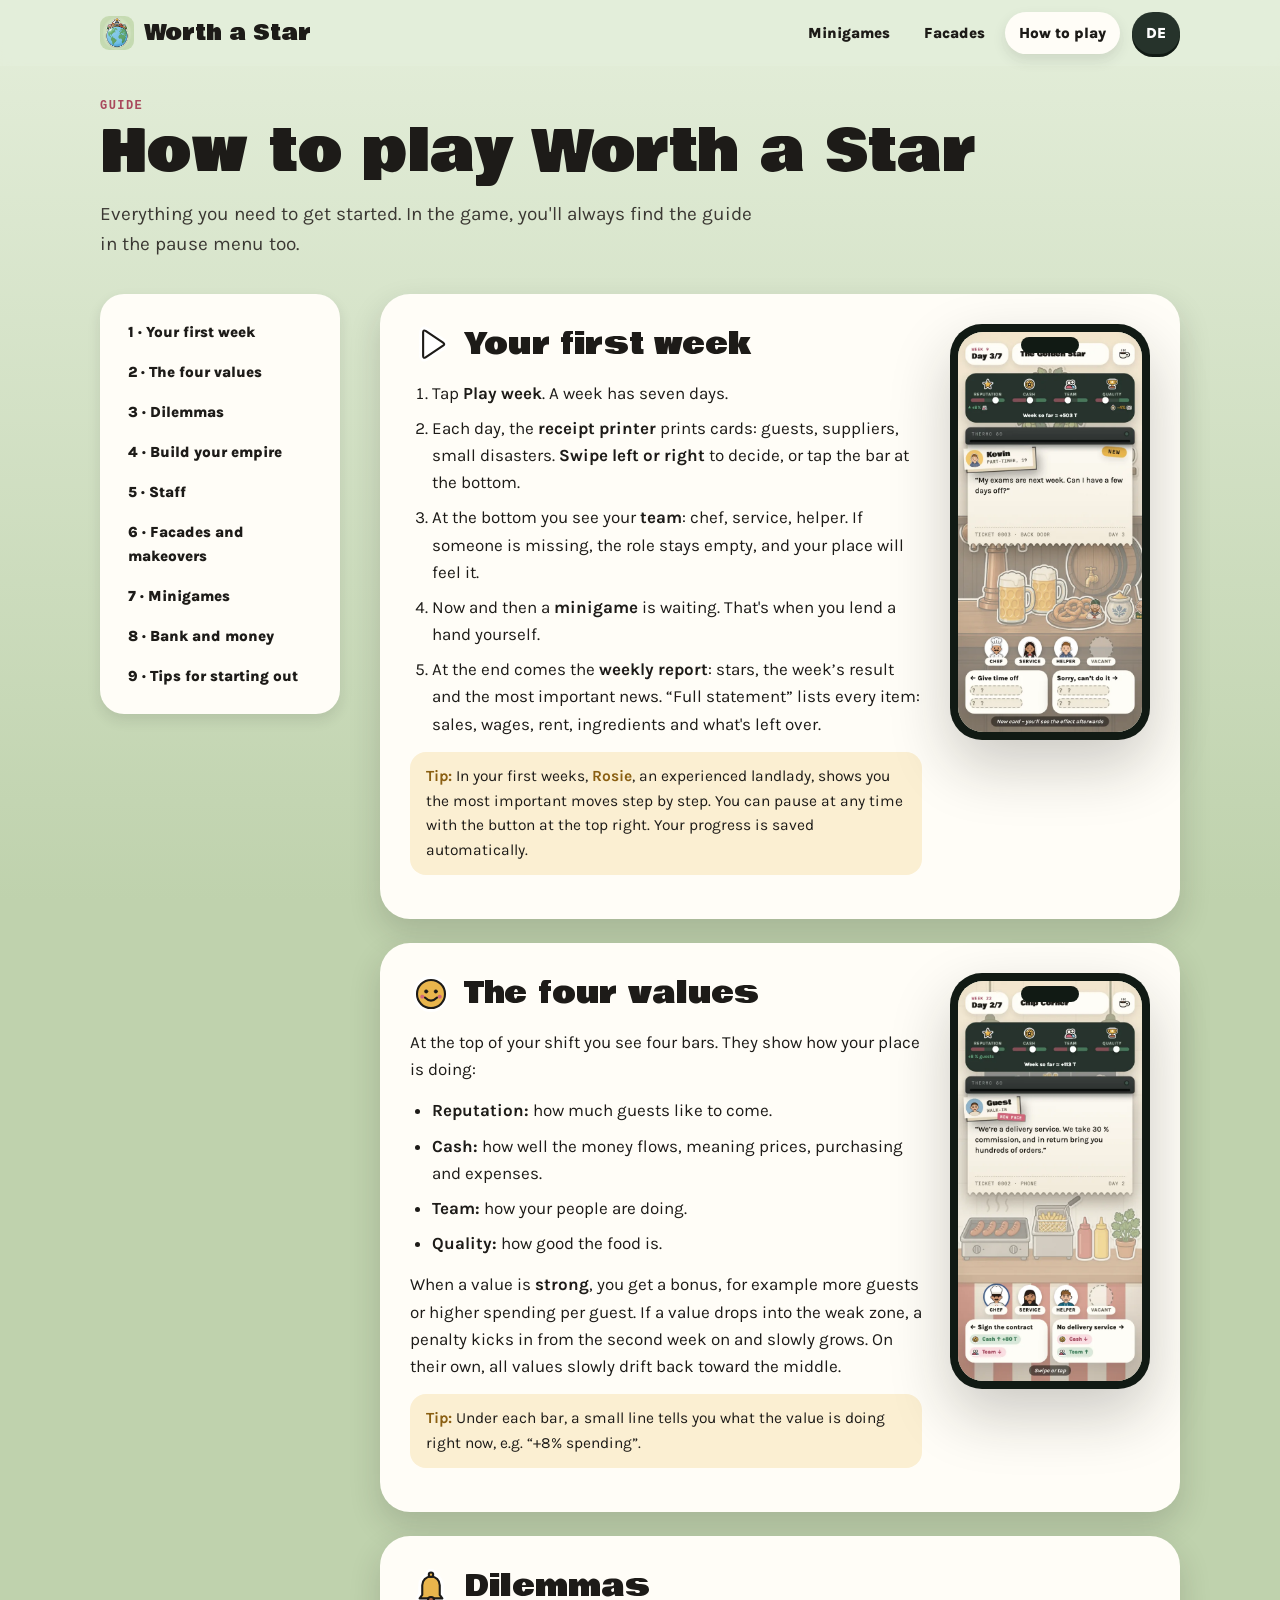
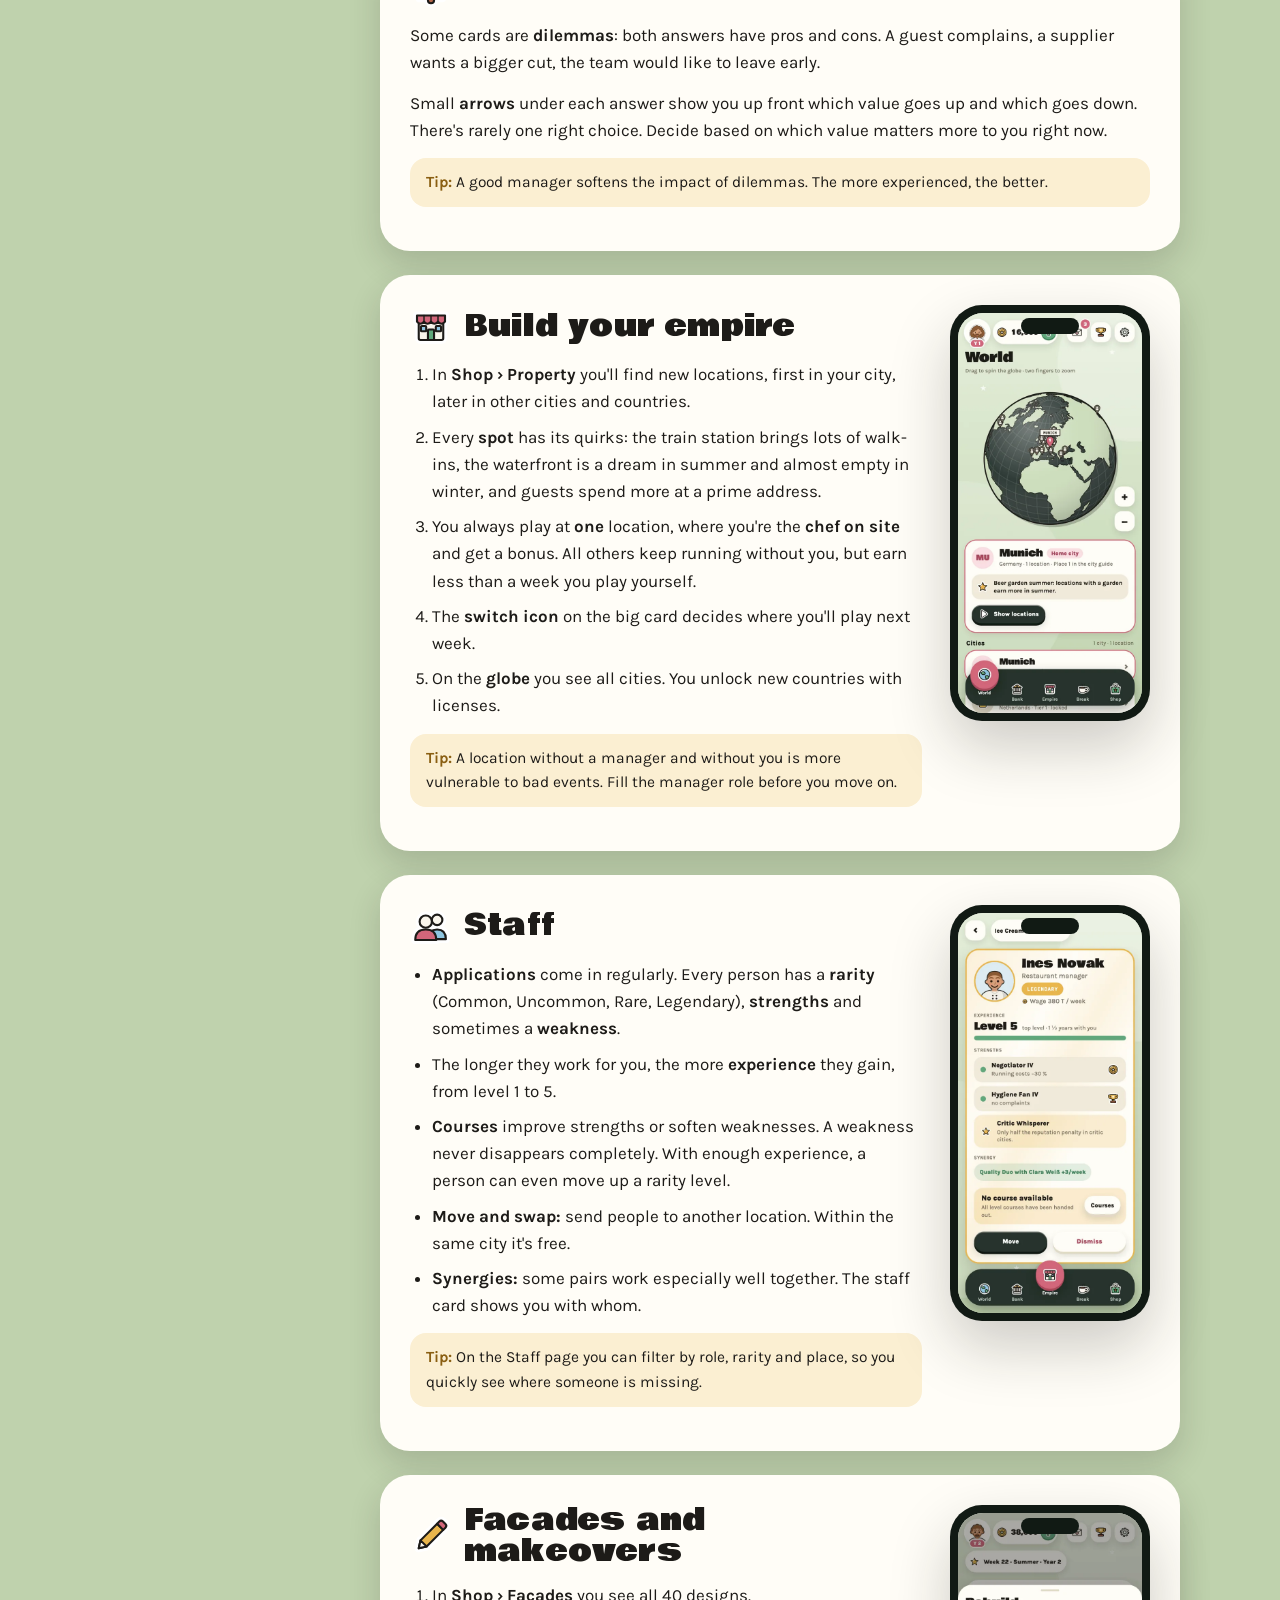
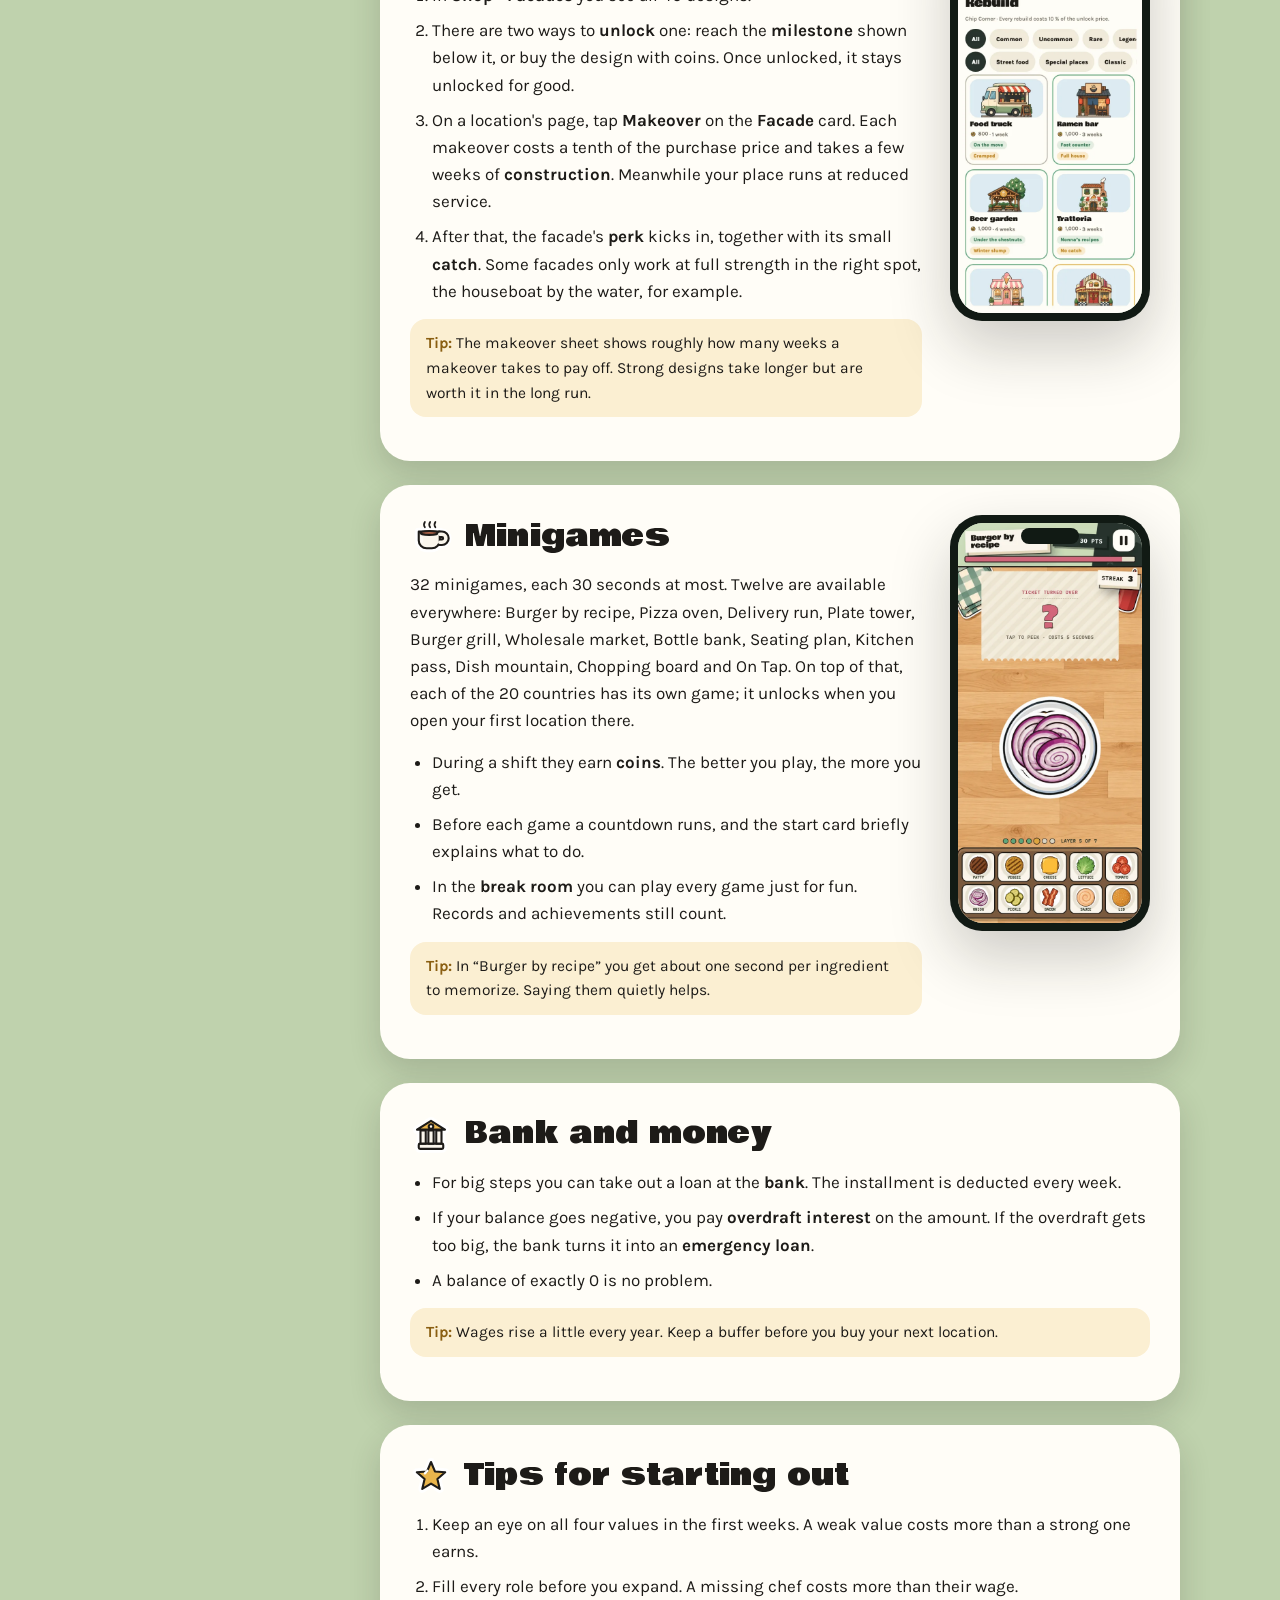
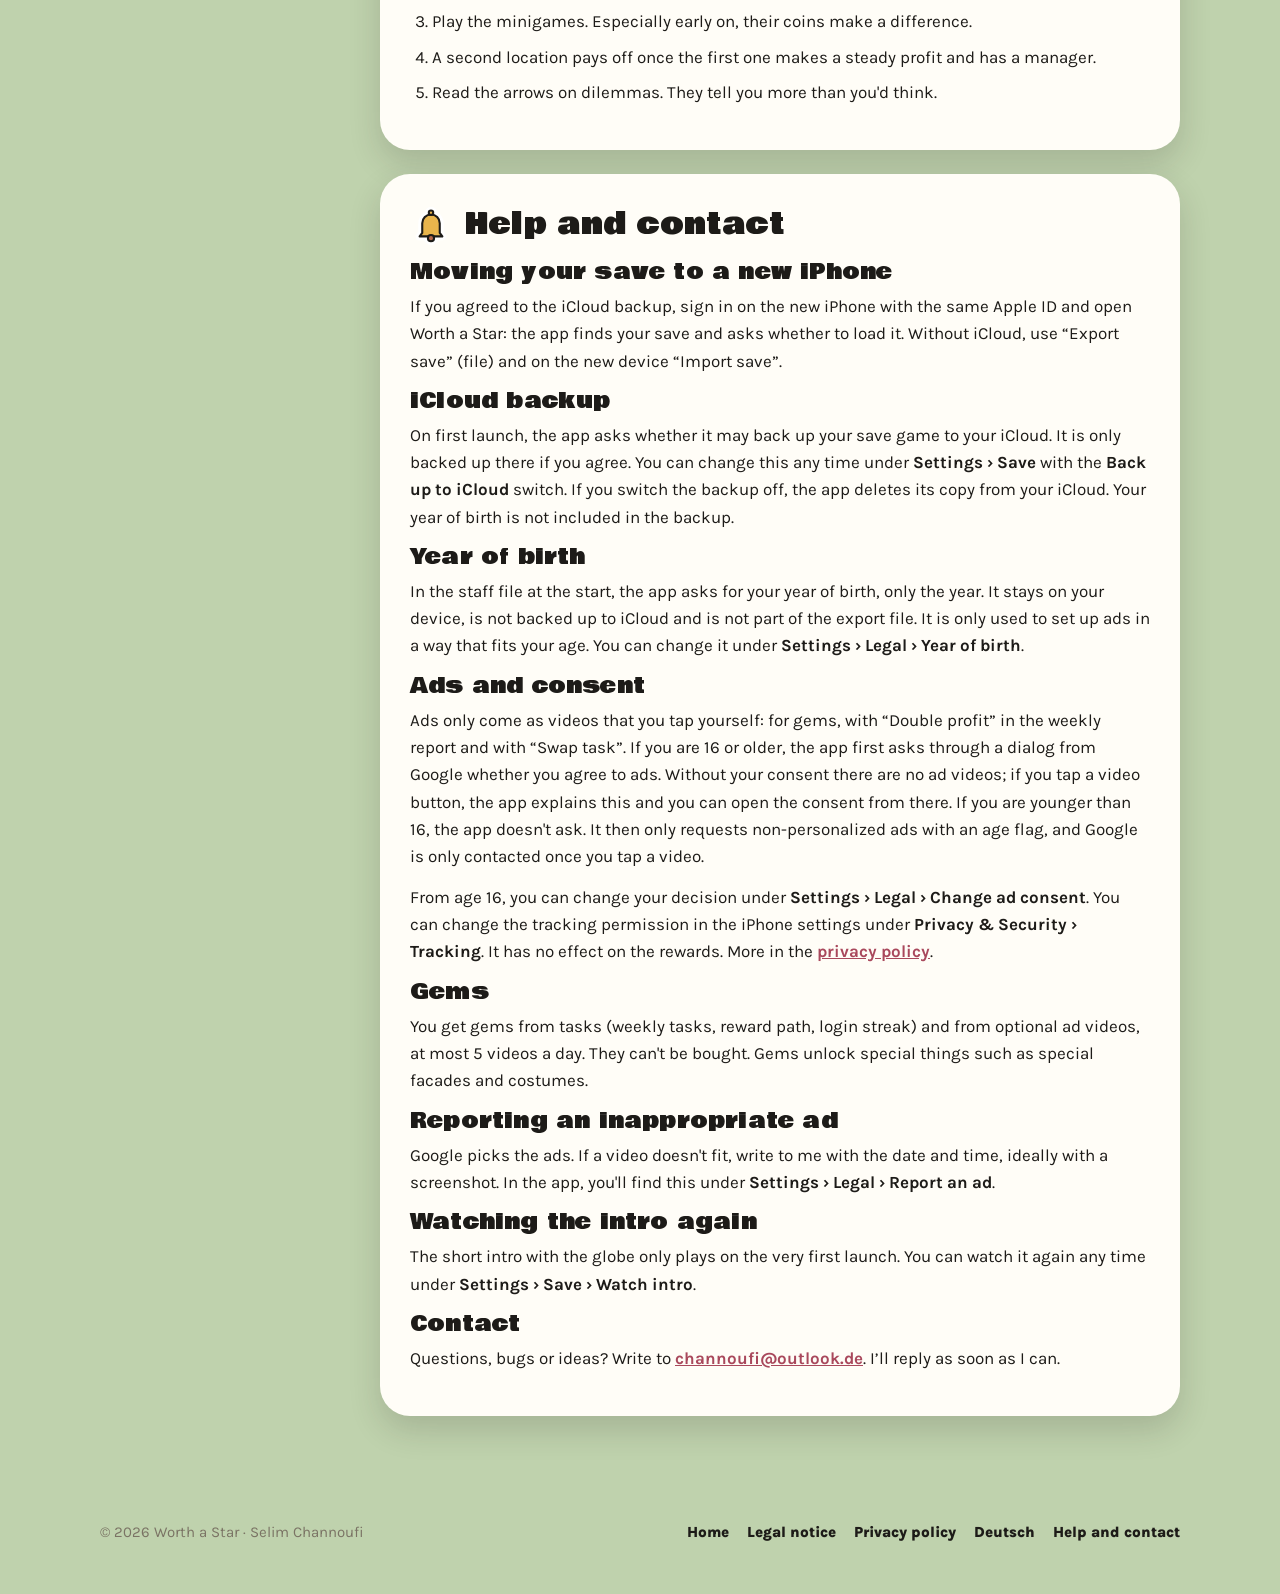
==== commit 7ed68ca8: "RELEASE-2: Zahlen an den Stand der App angeglichen (32 Minispiele, 20 Länder, 62 Fassaden) – Startse" ====
--- a/anleitung-en.html
+++ b/anleitung-en.html
@@ -4,7 +4,7 @@
 <meta charset="utf-8">
 <meta name="viewport" content="width=device-width, initial-scale=1">
 <title>How to play · Worth a Star</title>
-<meta name="description" content="How to play Worth a Star: your first week, the four values, dilemmas, empire, staff, facades, mini-games and the bank.">
+<meta name="description" content="How to play Worth a Star: your first week, the four values, dilemmas, empire, staff, facades, minigames and the bank.">
 <meta name="theme-color" content="#E4EEDA">
 <link rel="icon" href="img/logo/favicon-32.png" sizes="32x32" type="image/png">
 <link rel="icon" href="img/logo/favicon-64.png" sizes="64x64" type="image/png">
@@ -16,7 +16,7 @@
   <div class="wrap">
     <a class="marke" href="index-en.html"><img src="img/logo/app-icon-128.png" alt="">Worth a Star</a>
     <nav class="nav" aria-label="Main navigation">
-      <a class="mehr" href="index-en.html#minispiele">Mini-games</a>
+      <a class="mehr" href="index-en.html#minispiele">Minigames</a>
       <a class="mehr" href="index-en.html#fassaden">Facades</a>
       <a class="aktiv" href="anleitung-en.html">How to play</a>
       <a class="sprache" href="anleitung.html" lang="de" hreflang="de">DE</a>
@@ -36,8 +36,8 @@
       <a href="#zwickmuehlen">3 · Dilemmas</a>
       <a href="#imperium">4 · Build your empire</a>
       <a href="#personal">5 · Staff</a>
-      <a href="#fassaden">6 · Facades and rebuilding</a>
-      <a href="#minispiele">7 · Mini-games</a>
+      <a href="#fassaden">6 · Facades and makeovers</a>
+      <a href="#minispiele">7 · Minigames</a>
       <a href="#bank">8 · Bank and money</a>
       <a href="#tipps">9 · Tips for starting out</a>
     </nav>
@@ -50,7 +50,7 @@
             <li>Tap <b>Play week</b>. A week has seven days.</li>
             <li>Each day, the <b>receipt printer</b> prints cards: guests, suppliers, small disasters. <b>Swipe left or right</b> to decide, or tap the bar at the bottom.</li>
             <li>At the bottom you see your <b>team</b>: chef, service, helper. If someone is missing, the role stays empty, and your place will feel it.</li>
-            <li>Now and then a <b>mini-game</b> is waiting. That's when you lend a hand yourself.</li>
+            <li>Now and then a <b>minigame</b> is waiting. That's when you lend a hand yourself.</li>
             <li>At the end comes the <b>weekly report</b>: stars, the week’s result and the most important news. “Full statement” lists every item: sales, wages, rent, ingredients and what's left over.</li>
           </ol>
           <p class="tipp"><b>Tip:</b> In your first weeks, <b>Rosie</b>, an experienced landlady, shows you the most important moves step by step. You can pause at any time with the button at the top right. Your progress is saved automatically.</p>
@@ -115,22 +115,22 @@
 
       <article class="kapitel" id="fassaden">
         <div>
-          <h2><img src="img/symbole/stift.svg" alt="">Facades and rebuilding</h2>
+          <h2><img src="img/symbole/stift.svg" alt="">Facades and makeovers</h2>
           <ol>
             <li>In <b>Shop › Facades</b> you see all 40 designs.</li>
             <li>There are two ways to <b>unlock</b> one: reach the <b>milestone</b> shown below it, or buy the design with coins. Once unlocked, it stays unlocked for good.</li>
-            <li>On a location's page, tap <b>Rebuild</b> on the <b>Facade</b> card. Each rebuild costs a tenth of the purchase price and takes a few weeks of <b>construction</b>. Meanwhile your place runs at reduced service.</li>
+            <li>On a location's page, tap <b>Makeover</b> on the <b>Facade</b> card. Each makeover costs a tenth of the purchase price and takes a few weeks of <b>construction</b>. Meanwhile your place runs at reduced service.</li>
             <li>After that, the facade's <b>perk</b> kicks in, together with its small <b>catch</b>. Some facades only work at full strength in the right spot, the houseboat by the water, for example.</li>
           </ol>
-          <p class="tipp"><b>Tip:</b> The rebuild sheet shows roughly how many weeks a rebuild takes to pay off. Strong designs take longer but are worth it in the long run.</p>
-        </div>
-        <div class="telefon"><div class="bild"><img src="img/screens/en/umbau.webp?v=3" alt="Rebuild sheet" loading="lazy"></div></div>
+          <p class="tipp"><b>Tip:</b> The makeover sheet shows roughly how many weeks a makeover takes to pay off. Strong designs take longer but are worth it in the long run.</p>
+        </div>
+        <div class="telefon"><div class="bild"><img src="img/screens/en/umbau.webp?v=3" alt="Makeover sheet" loading="lazy"></div></div>
       </article>
 
       <article class="kapitel" id="minispiele">
         <div>
-          <h2><img src="img/symbole/pause.svg" alt="">Mini-games</h2>
-          <p>Twelve mini-games, each 30 seconds at most: Burger by recipe, Pizza oven, Delivery run, Plate tower, Burger grill, Wholesale market, Bottle bank, Seating plan, Kitchen pass, Dish mountain, Chopping board and On Tap.</p>
+          <h2><img src="img/symbole/pause.svg" alt="">Minigames</h2>
+          <p>32 minigames, each 30 seconds at most. Twelve are available everywhere: Burger by recipe, Pizza oven, Delivery run, Plate tower, Burger grill, Wholesale market, Bottle bank, Seating plan, Kitchen pass, Dish mountain, Chopping board and On Tap. On top of that, each of the 20 countries has its own game; it unlocks when you open your first location there.</p>
           <ul>
             <li>During a shift they earn <b>coins</b>. The better you play, the more you get.</li>
             <li>Before each game a countdown runs, and the start card briefly explains what to do.</li>
@@ -159,7 +159,7 @@
           <ol>
             <li>Keep an eye on all four values in the first weeks. A weak value costs more than a strong one earns.</li>
             <li>Fill every role before you expand. A missing chef costs more than their wage.</li>
-            <li>Play the mini-games. Especially early on, their coins make a difference.</li>
+            <li>Play the minigames. Especially early on, their coins make a difference.</li>
             <li>A second location pays off once the first one makes a steady profit and has a manager.</li>
             <li>Read the arrows on dilemmas. They tell you more than you'd think.</li>
           </ol>
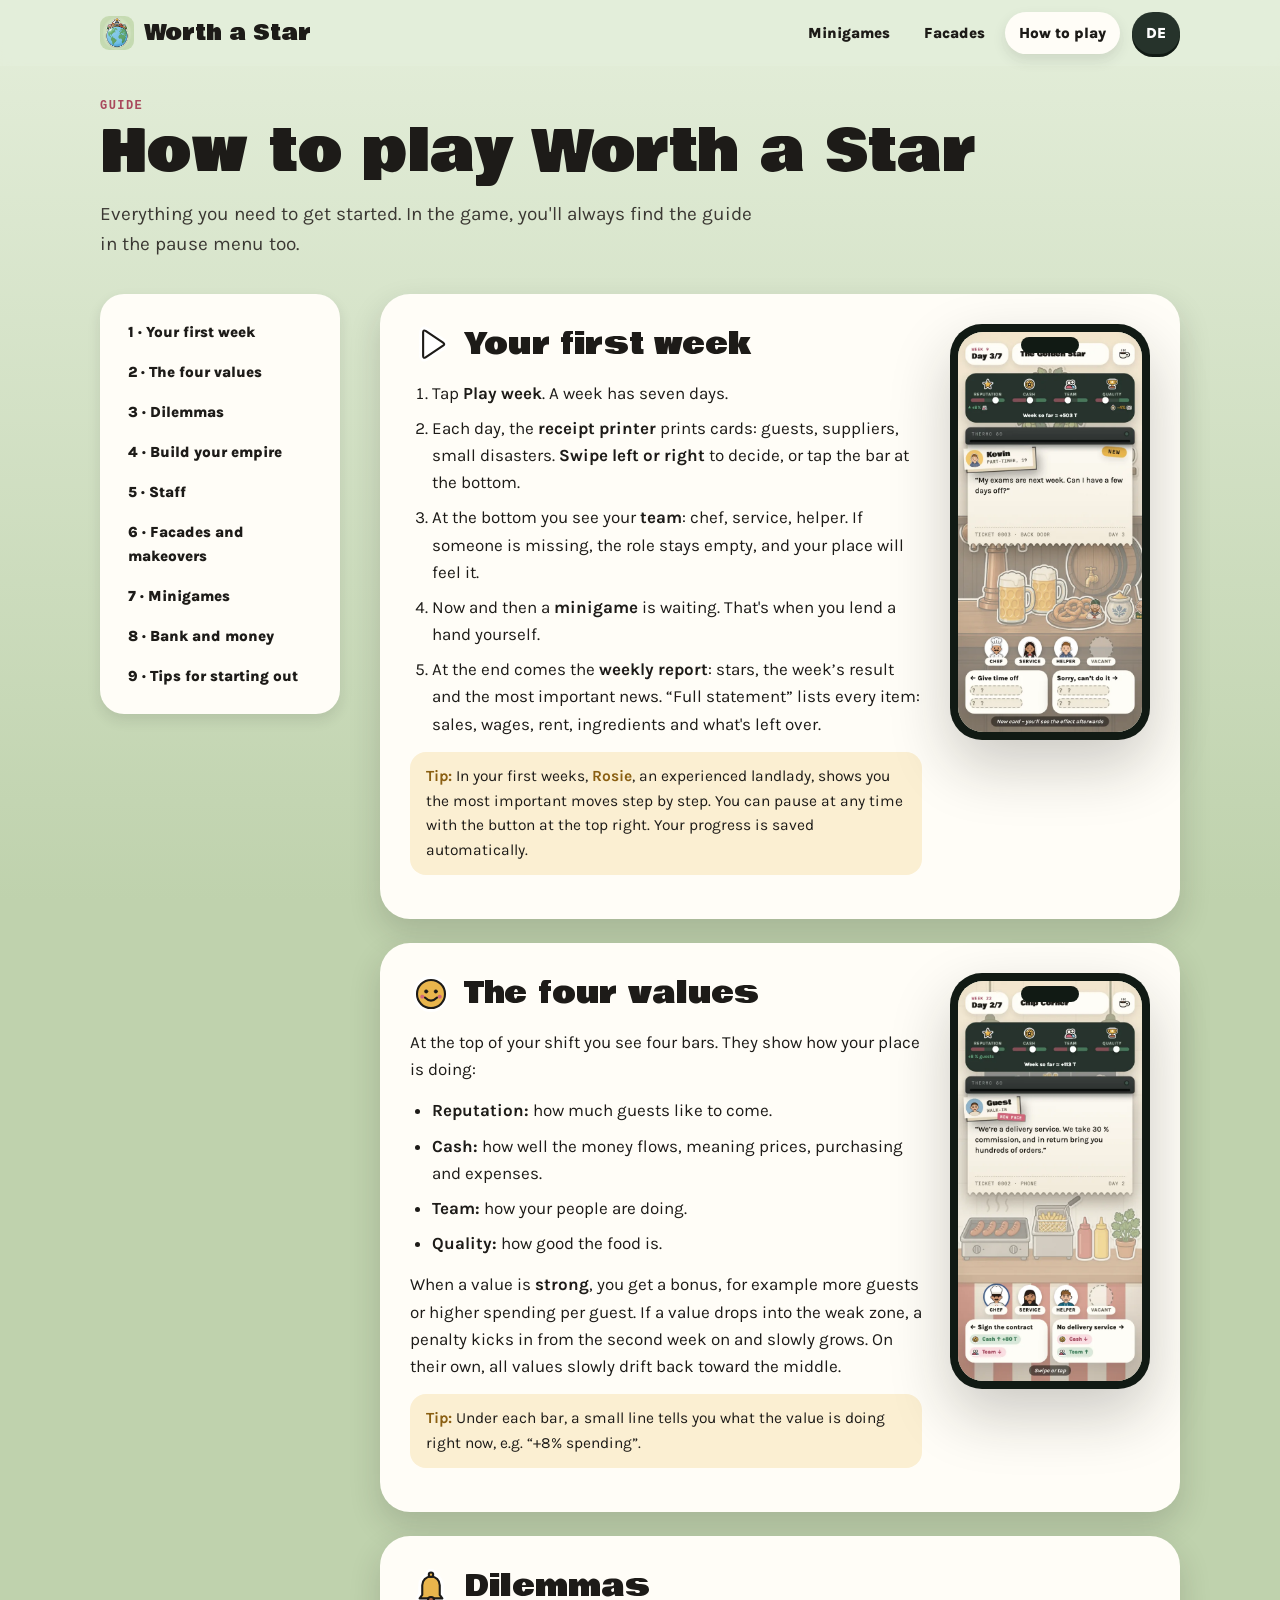
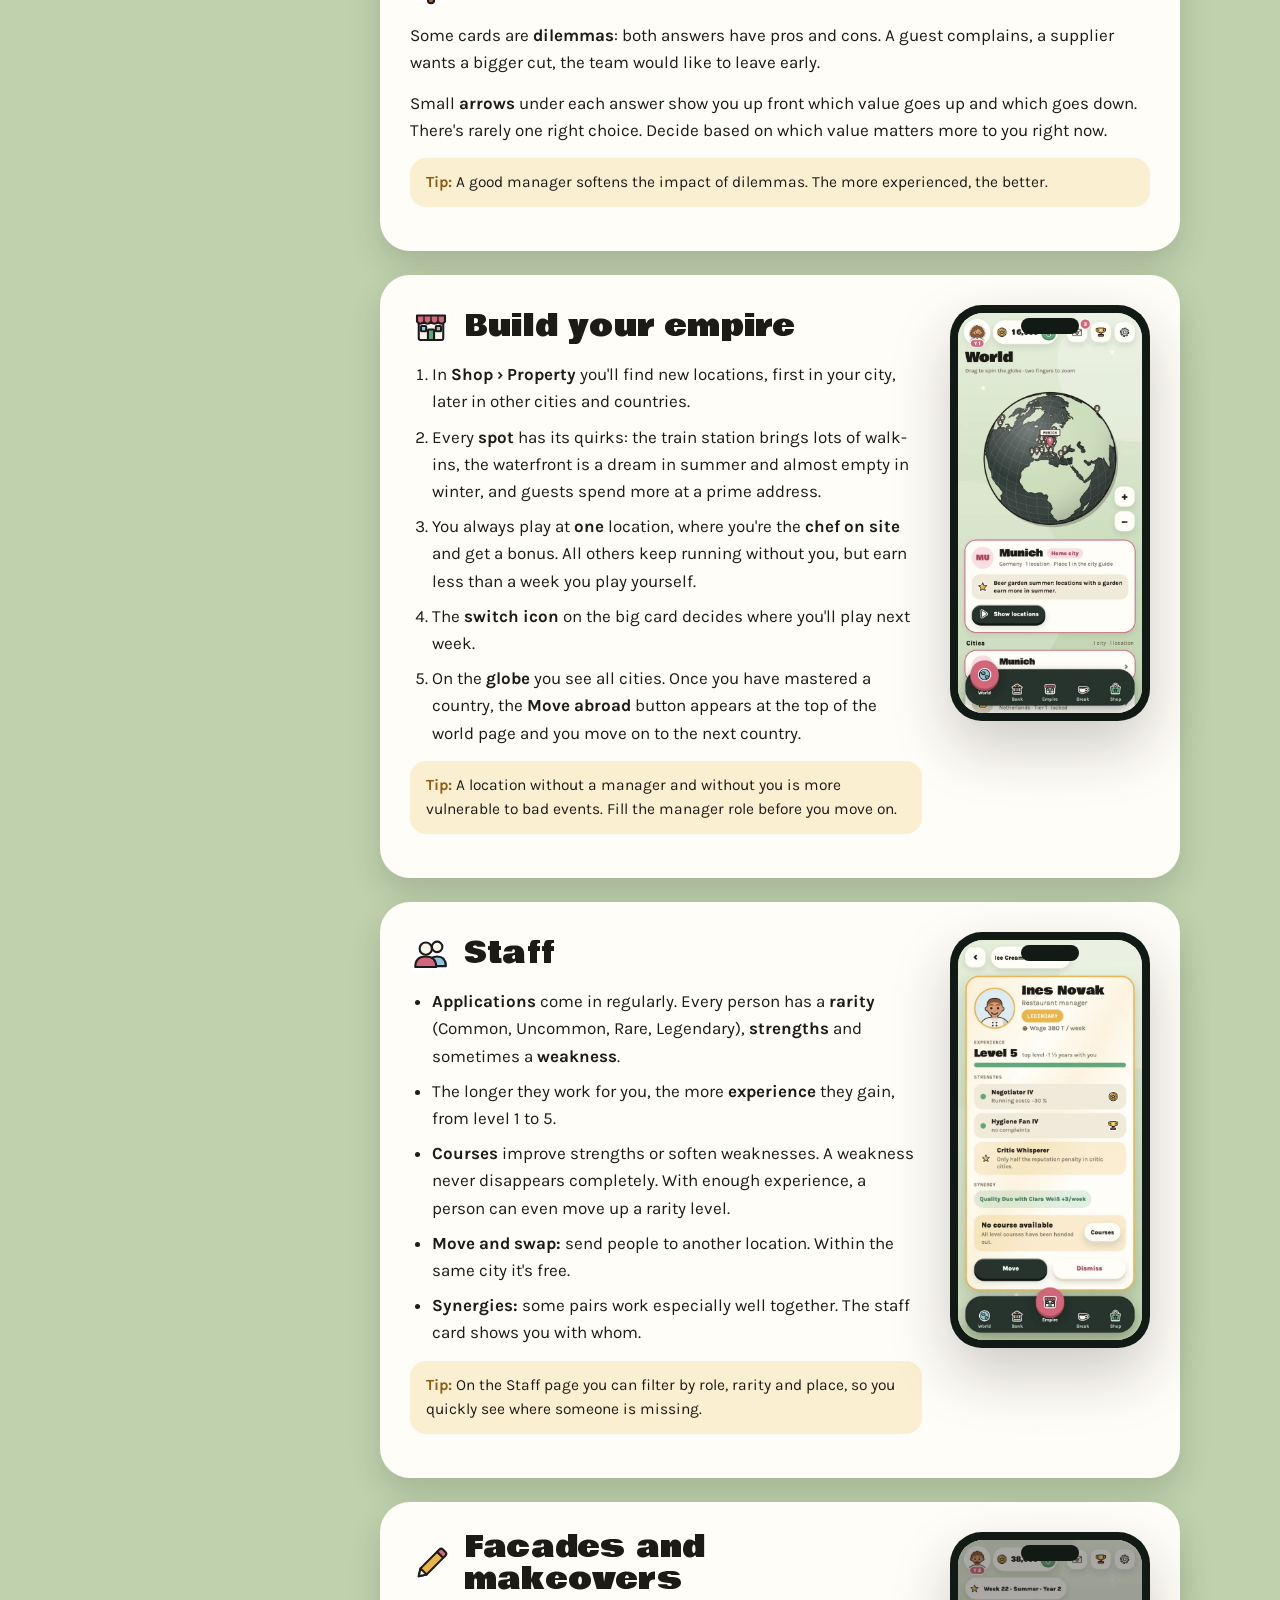
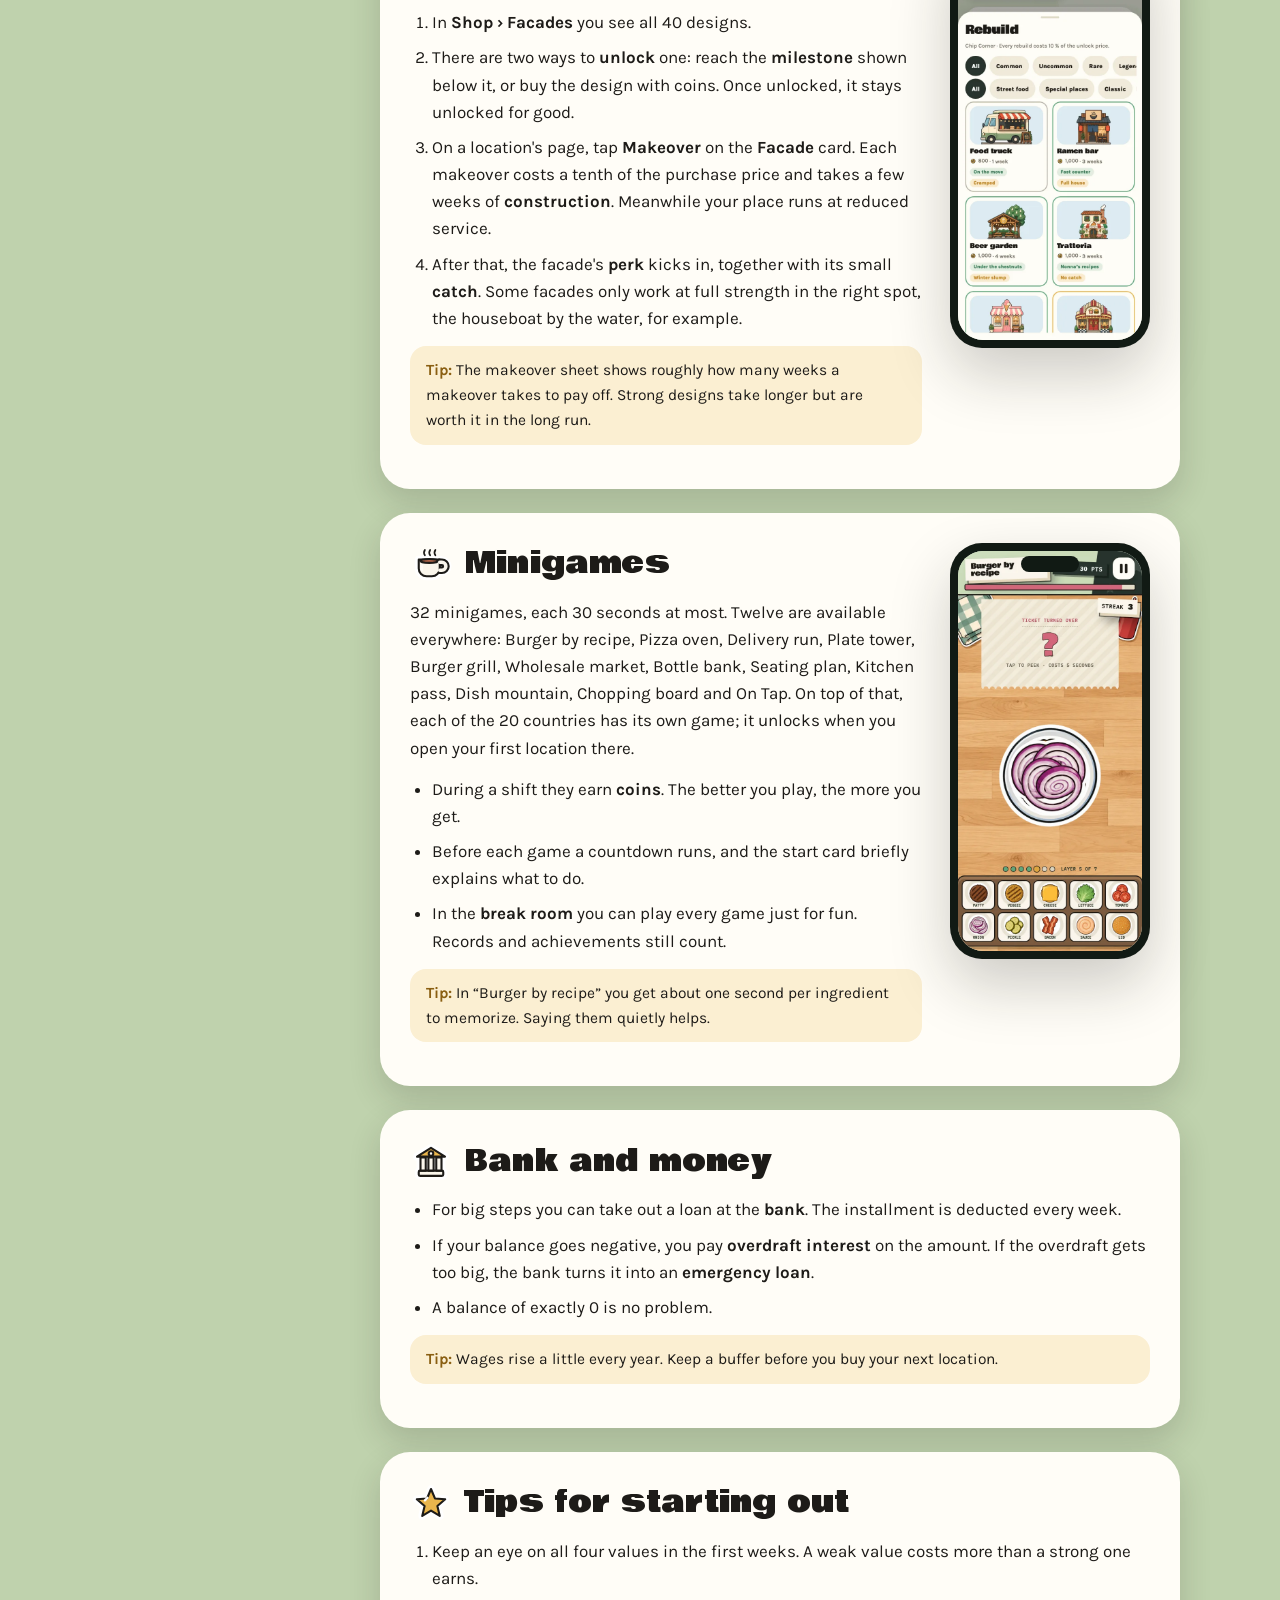
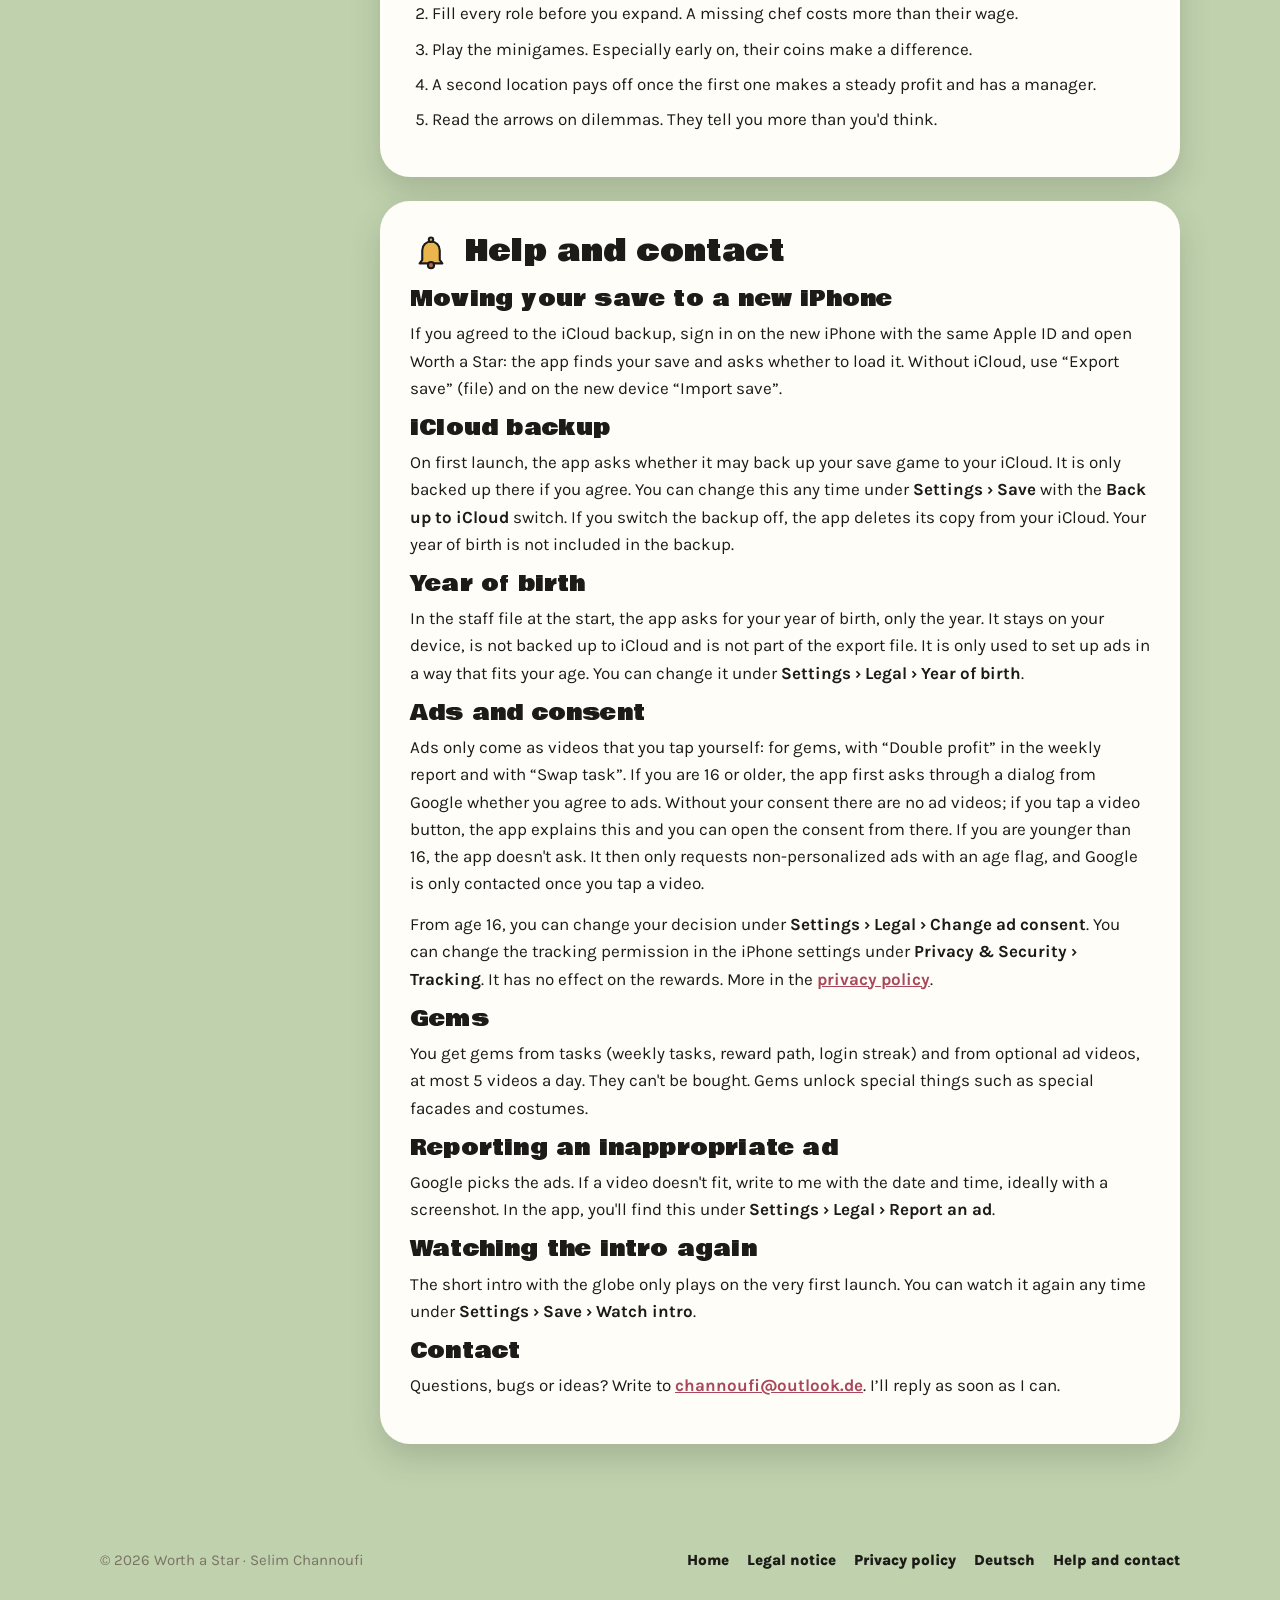
==== commit d3e309b8: "Anleitung: Auswandern statt Lizenzen" ====
--- a/anleitung-en.html
+++ b/anleitung-en.html
@@ -91,7 +91,7 @@
             <li>Every <b>spot</b> has its quirks: the train station brings lots of walk-ins, the waterfront is a dream in summer and almost empty in winter, and guests spend more at a prime address.</li>
             <li>You always play at <b>one</b> location, where you're the <b>chef on site</b> and get a bonus. All others keep running without you, but earn less than a week you play yourself.</li>
             <li>The <b>switch icon</b> on the big card decides where you'll play next week.</li>
-            <li>On the <b>globe</b> you see all cities. You unlock new countries with licenses.</li>
+            <li>On the <b>globe</b> you see all cities. Once you have mastered a country, the <b>Move abroad</b> button appears at the top of the world page and you move on to the next country.</li>
           </ol>
           <p class="tipp"><b>Tip:</b> A location without a manager and without you is more vulnerable to bad events. Fill the manager role before you move on.</p>
         </div>
